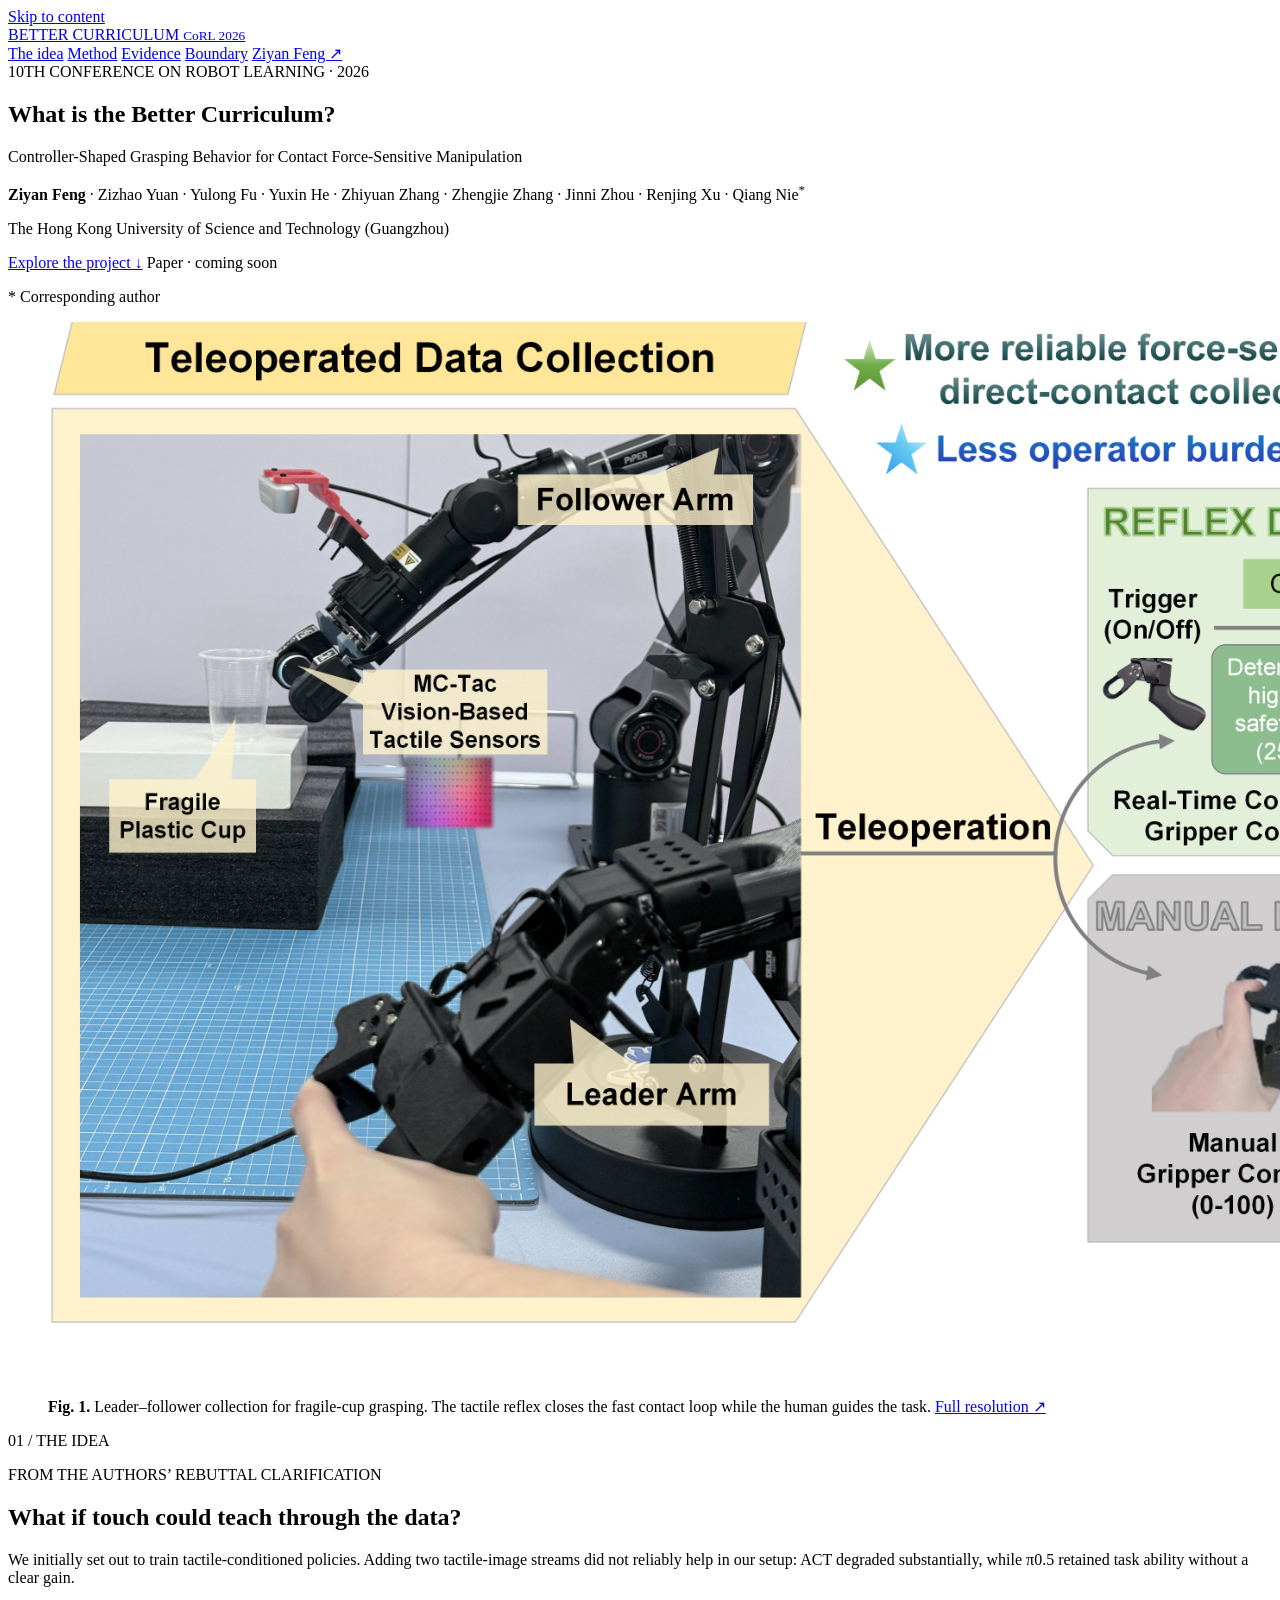
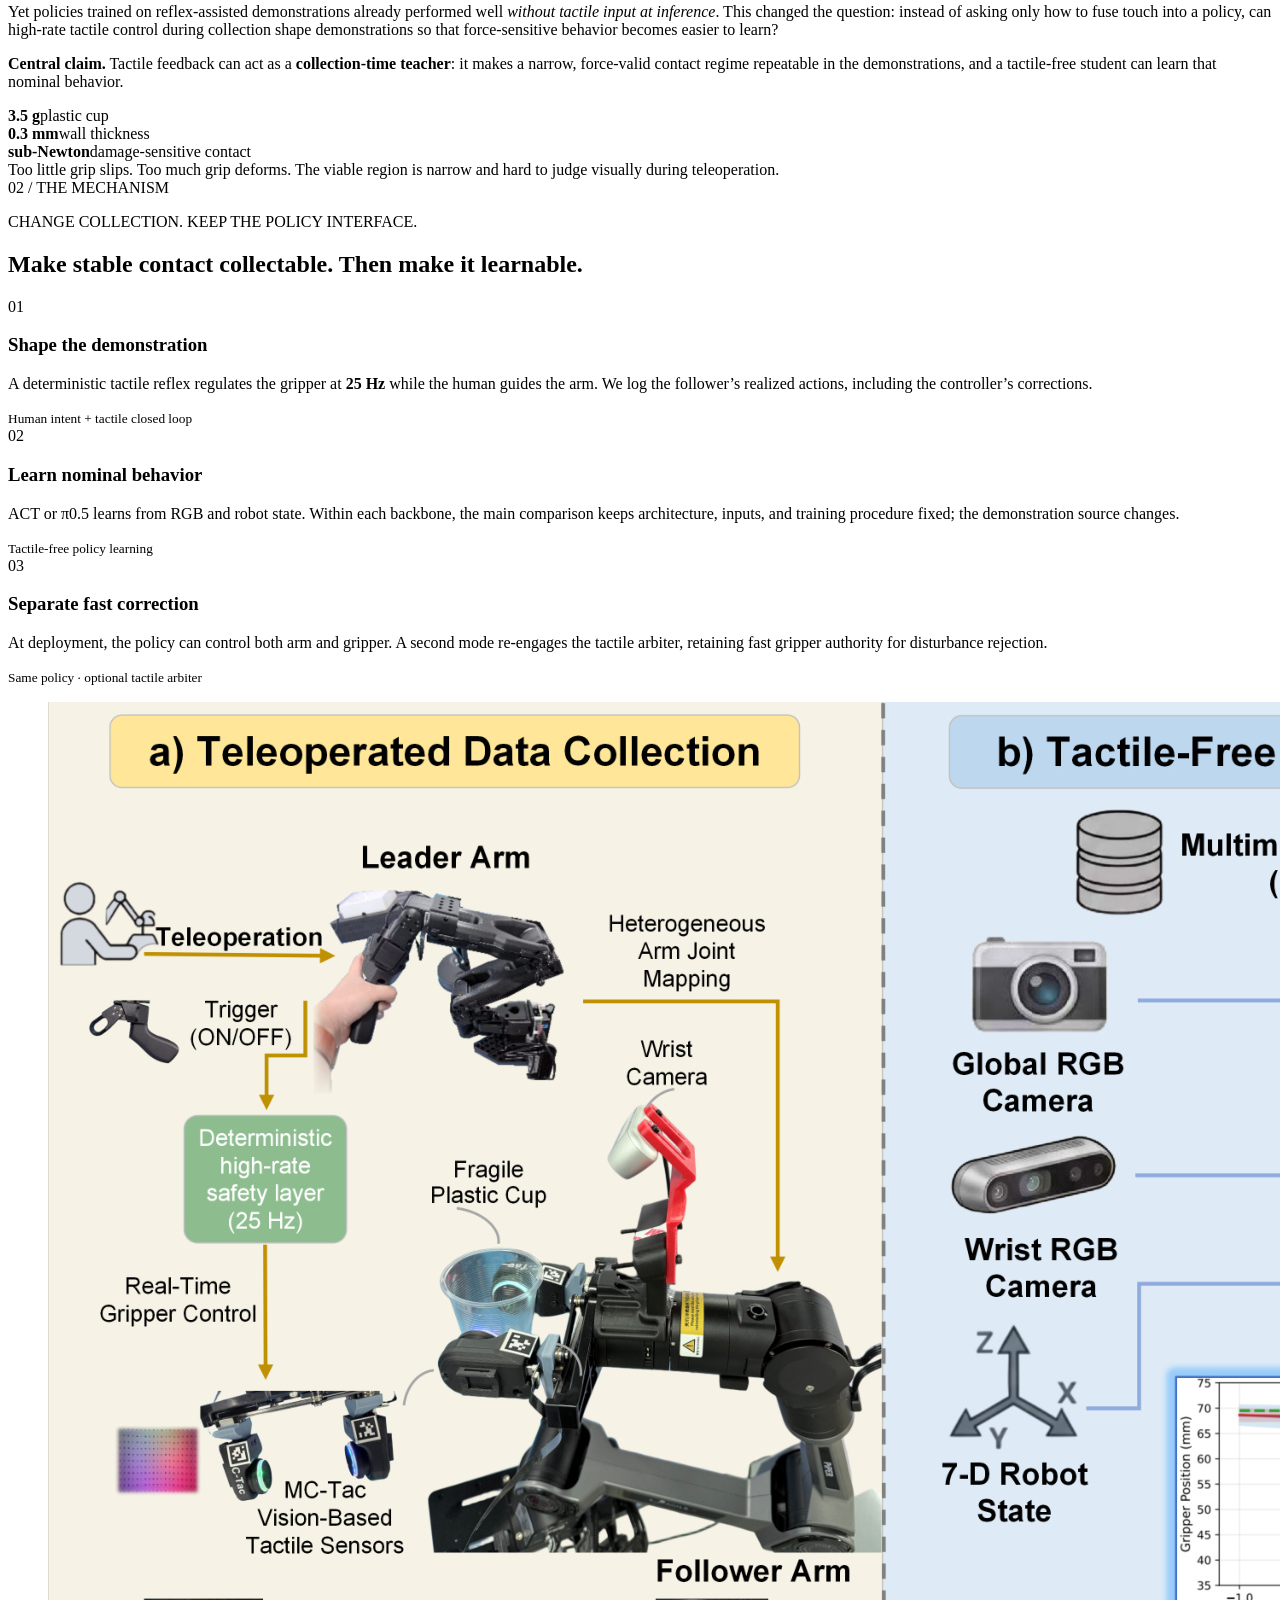
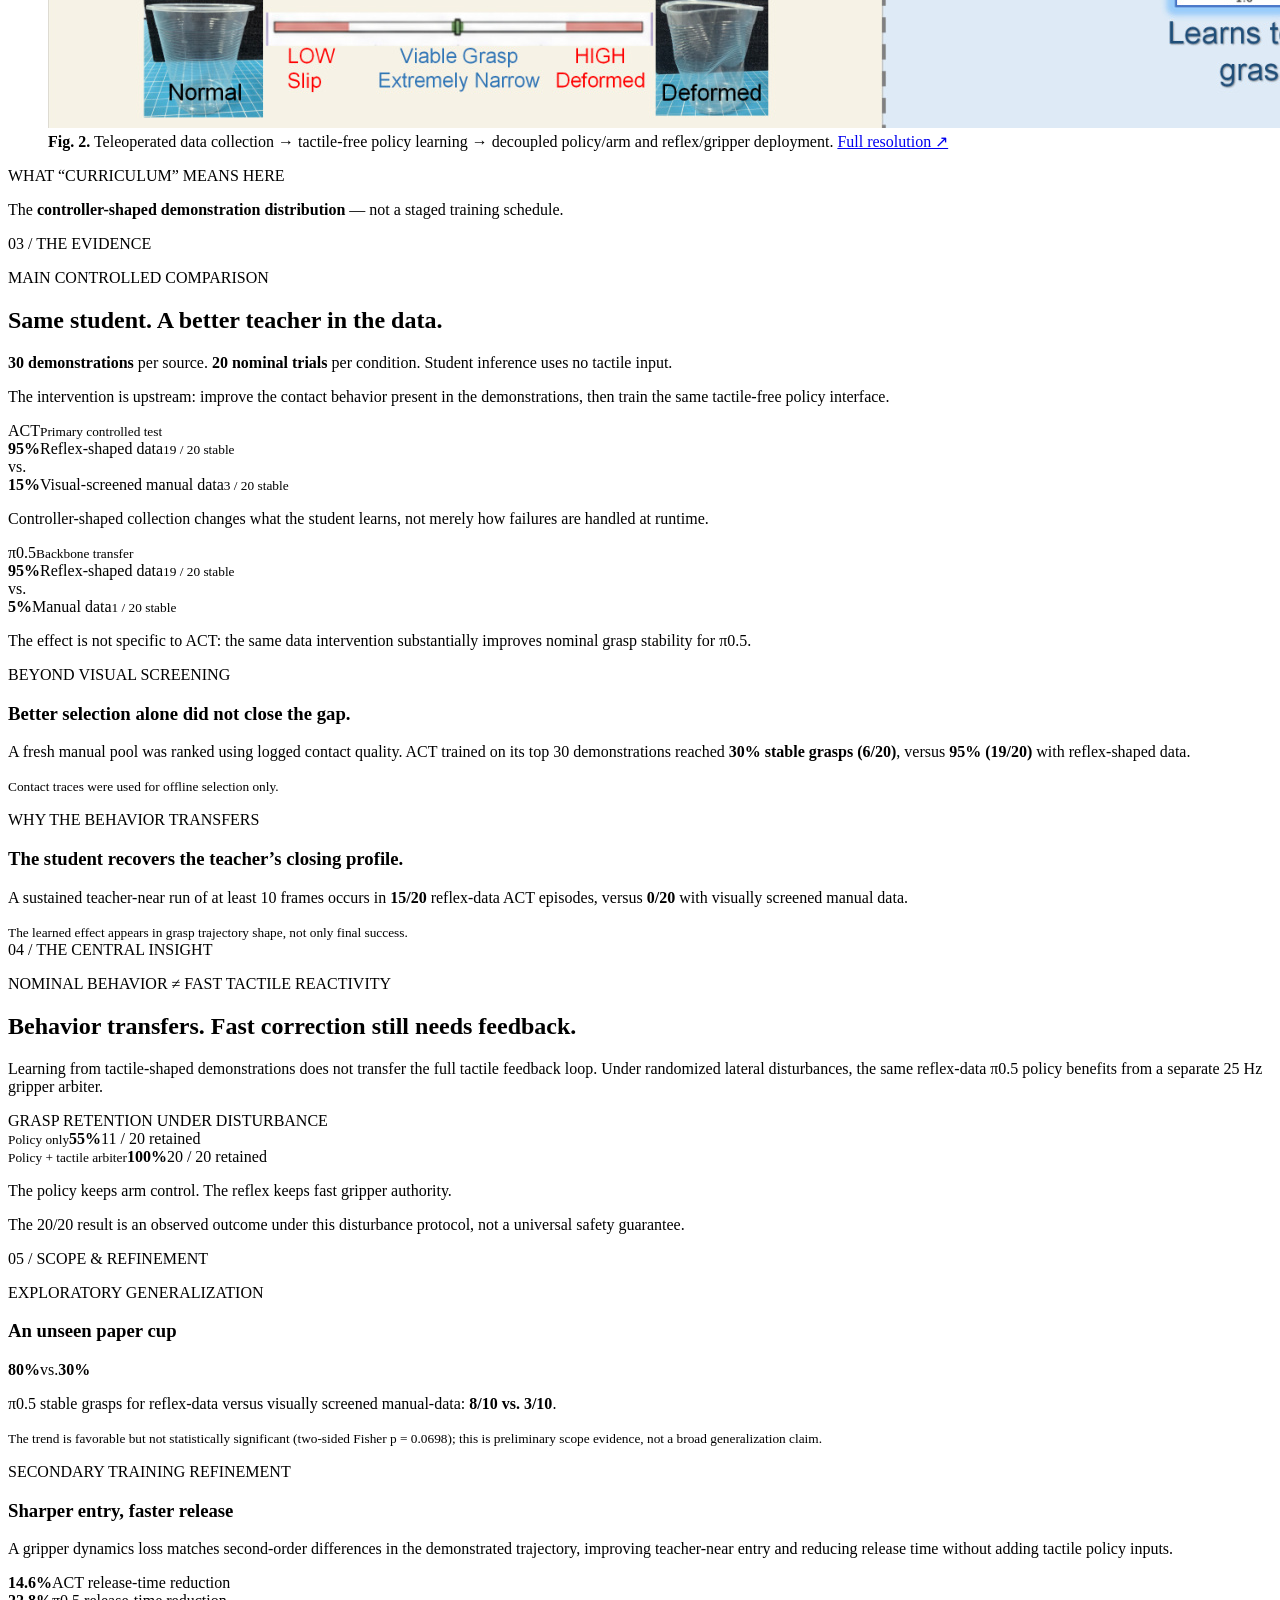
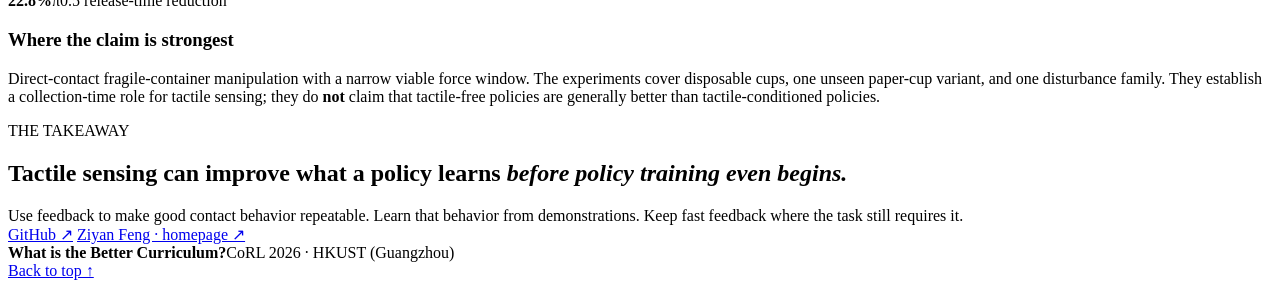
==== better-curriculum/index.html @ 0f8b7fd7 "Add Better Curriculum CoRL 2026 project page" ====
<!doctype html>
<html lang="en">
<head>
  <meta charset="utf-8">
  <meta name="viewport" content="width=device-width, initial-scale=1">
  <meta name="description" content="Project page for What is the Better Curriculum: Controller-Shaped Grasping Behavior for Contact Force-Sensitive Manipulation, CoRL 2026.">
  <meta name="theme-color" content="#f7f5ef">
  <meta property="og:title" content="What is the Better Curriculum? · CoRL 2026">
  <meta property="og:description" content="Tactile feedback as a collection-time teacher for tactile-free force-sensitive manipulation policies.">
  <meta property="og:image" content="../assets/images/corl-teaser.jpg">
  <title>What is the Better Curriculum? · CoRL 2026</title>
  <link rel="stylesheet" href="styles.css?v=20260917">
</head>
<body>
  <a class="skip" href="#main">Skip to content</a>

  <header class="topbar">
    <a class="wordmark" href="#top" aria-label="Back to top">
      <span>BETTER CURRICULUM</span>
      <small>CoRL 2026</small>
    </a>
    <nav aria-label="Project navigation">
      <a href="#idea">The idea</a>
      <a href="#method">Method</a>
      <a href="#evidence">Evidence</a>
      <a href="#boundary">Boundary</a>
      <a href="../">Ziyan Feng ↗</a>
    </nav>
  </header>

  <main id="main">
    <section class="hero" id="top">
      <div class="hero-kicker">10TH CONFERENCE ON ROBOT LEARNING · 2026</div>
      <h1>What is the Better Curriculum?</h1>
      <p class="subtitle">Controller-Shaped Grasping Behavior for Contact Force-Sensitive Manipulation</p>
      <p class="authors">
        <strong>Ziyan Feng</strong> · Zizhao Yuan · Yulong Fu · Yuxin He · Zhiyuan Zhang · Zhengjie Zhang · Jinni Zhou · Renjing Xu · Qiang Nie<sup>*</sup>
      </p>
      <p class="affiliation">The Hong Kong University of Science and Technology (Guangzhou)</p>
      <div class="hero-actions">
        <a class="button primary" href="#idea">Explore the project ↓</a>
        <span class="button muted" aria-disabled="true">Paper · coming soon</span>
      </div>
      <p class="micro-note">* Corresponding author</p>
    </section>

    <figure class="hero-figure figure-card">
      <a href="../assets/images/corl-teaser.jpg" target="_blank" rel="noopener">
        <img src="../assets/images/corl-teaser.jpg" alt="Leader-follower teleoperation with reflex-assisted and manual fragile-cup grasping" width="2376" height="1071">
      </a>
      <figcaption>
        <span><b>Fig. 1.</b> Leader–follower collection for fragile-cup grasping. The tactile reflex closes the fast contact loop while the human guides the task.</span>
        <a href="../assets/images/corl-teaser.jpg" target="_blank" rel="noopener">Full resolution ↗</a>
      </figcaption>
    </figure>

    <section class="section" id="idea">
      <div class="section-label">01 / THE IDEA</div>
      <div class="section-grid intro-grid">
        <div>
          <p class="eyebrow">FROM THE AUTHORS’ REBUTTAL CLARIFICATION</p>
          <h2>What if touch could teach through the data?</h2>
        </div>
        <div class="prose lead">
          <p>We initially set out to train tactile-conditioned policies. Adding two tactile-image streams did not reliably help in our setup: ACT degraded substantially, while π0.5 retained task ability without a clear gain.</p>
          <p>Yet policies trained on reflex-assisted demonstrations already performed well <em>without tactile input at inference</em>. This changed the question: instead of asking only how to fuse touch into a policy, can high-rate tactile control during collection shape demonstrations so that force-sensitive behavior becomes easier to learn?</p>
          <p class="claim"><strong>Central claim.</strong> Tactile feedback can act as a <b>collection-time teacher</b>: it makes a narrow, force-valid contact regime repeatable in the demonstrations, and a tactile-free student can learn that nominal behavior.</p>
        </div>
      </div>

      <div class="problem-strip">
        <div><b>3.5 g</b><span>plastic cup</span></div>
        <div><b>0.3 mm</b><span>wall thickness</span></div>
        <div><b>sub-Newton</b><span>damage-sensitive contact</span></div>
        <div class="problem-text">Too little grip slips. Too much grip deforms. The viable region is narrow and hard to judge visually during teleoperation.</div>
      </div>
    </section>

    <section class="section alt" id="method">
      <div class="section-label">02 / THE MECHANISM</div>
      <div class="section-grid">
        <div>
          <p class="eyebrow">CHANGE COLLECTION. KEEP THE POLICY INTERFACE.</p>
          <h2>Make stable contact collectable. Then make it learnable.</h2>
        </div>
        <div class="steps">
          <article>
            <span>01</span>
            <h3>Shape the demonstration</h3>
            <p>A deterministic tactile reflex regulates the gripper at <strong>25 Hz</strong> while the human guides the arm. We log the follower’s realized actions, including the controller’s corrections.</p>
            <small>Human intent + tactile closed loop</small>
          </article>
          <article>
            <span>02</span>
            <h3>Learn nominal behavior</h3>
            <p>ACT or π0.5 learns from RGB and robot state. Within each backbone, the main comparison keeps architecture, inputs, and training procedure fixed; the demonstration source changes.</p>
            <small>Tactile-free policy learning</small>
          </article>
          <article>
            <span>03</span>
            <h3>Separate fast correction</h3>
            <p>At deployment, the policy can control both arm and gripper. A second mode re-engages the tactile arbiter, retaining fast gripper authority for disturbance rejection.</p>
            <small>Same policy · optional tactile arbiter</small>
          </article>
        </div>
      </div>

      <figure class="figure-card wide">
        <a href="../assets/images/corl-system.jpg" target="_blank" rel="noopener">
          <img src="../assets/images/corl-system.jpg" alt="System overview of reflex-shaped data collection, tactile-free policy learning and decoupled deployment" width="2376" height="1026" loading="lazy">
        </a>
        <figcaption>
          <span><b>Fig. 2.</b> Teleoperated data collection → tactile-free policy learning → decoupled policy/arm and reflex/gripper deployment.</span>
          <a href="../assets/images/corl-system.jpg" target="_blank" rel="noopener">Full resolution ↗</a>
        </figcaption>
      </figure>

      <div class="definition">
        <span>WHAT “CURRICULUM” MEANS HERE</span>
        <p>The <strong>controller-shaped demonstration distribution</strong> — not a staged training schedule.</p>
      </div>
    </section>

    <section class="section" id="evidence">
      <div class="section-label">03 / THE EVIDENCE</div>
      <div class="section-grid evidence-head">
        <div>
          <p class="eyebrow">MAIN CONTROLLED COMPARISON</p>
          <h2>Same student. A better teacher in the data.</h2>
        </div>
        <div class="prose">
          <p><strong>30 demonstrations</strong> per source. <strong>20 nominal trials</strong> per condition. Student inference uses no tactile input.</p>
          <p>The intervention is upstream: improve the contact behavior present in the demonstrations, then train the same tactile-free policy interface.</p>
        </div>
      </div>

      <div class="metric-grid">
        <article class="metric-card emphasis">
          <div class="metric-top"><span>ACT</span><small>Primary controlled test</small></div>
          <div class="comparison">
            <div><b>95%</b><span>Reflex-shaped data</span><small>19 / 20 stable</small></div>
            <div class="arrow">vs.</div>
            <div><b>15%</b><span>Visual-screened manual data</span><small>3 / 20 stable</small></div>
          </div>
          <p>Controller-shaped collection changes what the student learns, not merely how failures are handled at runtime.</p>
        </article>

        <article class="metric-card">
          <div class="metric-top"><span>π0.5</span><small>Backbone transfer</small></div>
          <div class="comparison">
            <div><b>95%</b><span>Reflex-shaped data</span><small>19 / 20 stable</small></div>
            <div class="arrow">vs.</div>
            <div><b>5%</b><span>Manual data</span><small>1 / 20 stable</small></div>
          </div>
          <p>The effect is not specific to ACT: the same data intervention substantially improves nominal grasp stability for π0.5.</p>
        </article>
      </div>

      <div class="evidence-columns">
        <article class="text-card">
          <p class="eyebrow">BEYOND VISUAL SCREENING</p>
          <h3>Better selection alone did not close the gap.</h3>
          <p>A fresh manual pool was ranked using logged contact quality. ACT trained on its top 30 demonstrations reached <strong>30% stable grasps (6/20)</strong>, versus <strong>95% (19/20)</strong> with reflex-shaped data.</p>
          <small>Contact traces were used for offline selection only.</small>
        </article>
        <article class="text-card">
          <p class="eyebrow">WHY THE BEHAVIOR TRANSFERS</p>
          <h3>The student recovers the teacher’s closing profile.</h3>
          <p>A sustained teacher-near run of at least 10 frames occurs in <strong>15/20</strong> reflex-data ACT episodes, versus <strong>0/20</strong> with visually screened manual data.</p>
          <small>The learned effect appears in grasp trajectory shape, not only final success.</small>
        </article>
      </div>
    </section>

    <section class="section dark" id="boundary">
      <div class="section-label">04 / THE CENTRAL INSIGHT</div>
      <div class="boundary-grid">
        <div>
          <p class="eyebrow">NOMINAL BEHAVIOR ≠ FAST TACTILE REACTIVITY</p>
          <h2>Behavior transfers. Fast correction still needs feedback.</h2>
          <p>Learning from tactile-shaped demonstrations does not transfer the full tactile feedback loop. Under randomized lateral disturbances, the same reflex-data π0.5 policy benefits from a separate 25 Hz gripper arbiter.</p>
        </div>
        <div class="disturbance-card">
          <span>GRASP RETENTION UNDER DISTURBANCE</span>
          <div class="disturbance-row">
            <div><small>Policy only</small><strong>55%</strong><span>11 / 20 retained</span></div>
            <div><small>Policy + tactile arbiter</small><strong>100%</strong><span>20 / 20 retained</span></div>
          </div>
          <p>The policy keeps arm control. The reflex keeps fast gripper authority.</p>
        </div>
      </div>
      <p class="caveat">The 20/20 result is an observed outcome under this disturbance protocol, not a universal safety guarantee.</p>
    </section>

    <section class="section" id="scope">
      <div class="section-label">05 / SCOPE &amp; REFINEMENT</div>
      <div class="scope-grid">
        <article class="scope-card">
          <p class="eyebrow">EXPLORATORY GENERALIZATION</p>
          <h3>An unseen paper cup</h3>
          <div class="big-pair"><b>80%</b><span>vs.</span><b>30%</b></div>
          <p>π0.5 stable grasps for reflex-data versus visually screened manual-data: <strong>8/10 vs. 3/10</strong>.</p>
          <small>The trend is favorable but not statistically significant (two-sided Fisher p = 0.0698); this is preliminary scope evidence, not a broad generalization claim.</small>
        </article>
        <article class="scope-card">
          <p class="eyebrow">SECONDARY TRAINING REFINEMENT</p>
          <h3>Sharper entry, faster release</h3>
          <p>A gripper dynamics loss matches second-order differences in the demonstrated trajectory, improving teacher-near entry and reducing release time without adding tactile policy inputs.</p>
          <div class="release-grid"><div><b>14.6%</b><span>ACT release-time reduction</span></div><div><b>22.8%</b><span>π0.5 release-time reduction</span></div></div>
        </article>
      </div>

      <div class="scope-note">
        <h3>Where the claim is strongest</h3>
        <p>Direct-contact fragile-container manipulation with a narrow viable force window. The experiments cover disposable cups, one unseen paper-cup variant, and one disturbance family. They establish a collection-time role for tactile sensing; they do <strong>not</strong> claim that tactile-free policies are generally better than tactile-conditioned policies.</p>
      </div>
    </section>

    <section class="takeaway">
      <p class="eyebrow">THE TAKEAWAY</p>
      <h2>Tactile sensing can improve what a policy learns <em>before policy training even begins.</em></h2>
      <div class="takeaway-steps">
        <span>Use feedback to make good contact behavior repeatable.</span>
        <span>Learn that behavior from demonstrations.</span>
        <span>Keep fast feedback where the task still requires it.</span>
      </div>
      <div class="hero-actions centered">
        <a class="button primary" href="https://github.com/shayfeng" target="_blank" rel="noopener">GitHub ↗</a>
        <a class="button secondary" href="../">Ziyan Feng · homepage ↗</a>
      </div>
    </section>
  </main>

  <footer>
    <div><strong>What is the Better Curriculum?</strong><span>CoRL 2026 · HKUST (Guangzhou)</span></div>
    <a href="#top">Back to top ↑</a>
  </footer>
</body>
</html>
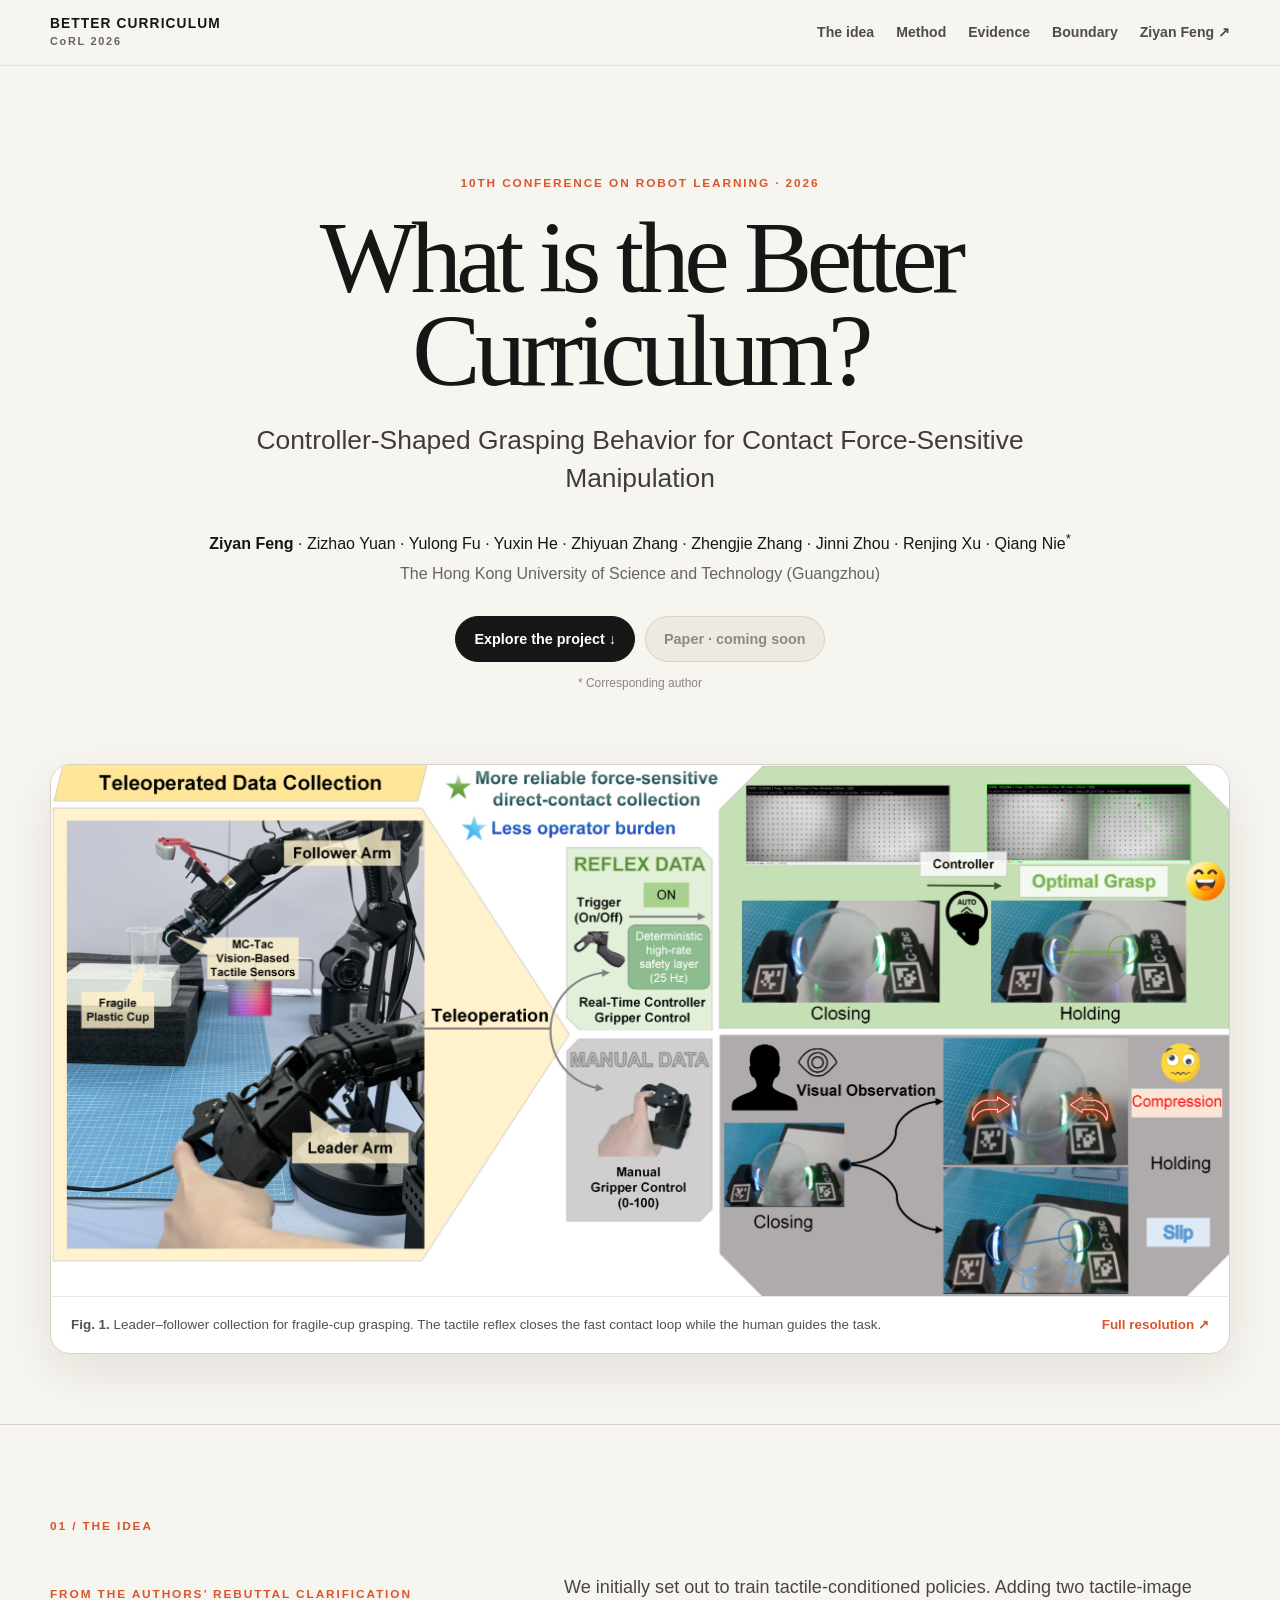
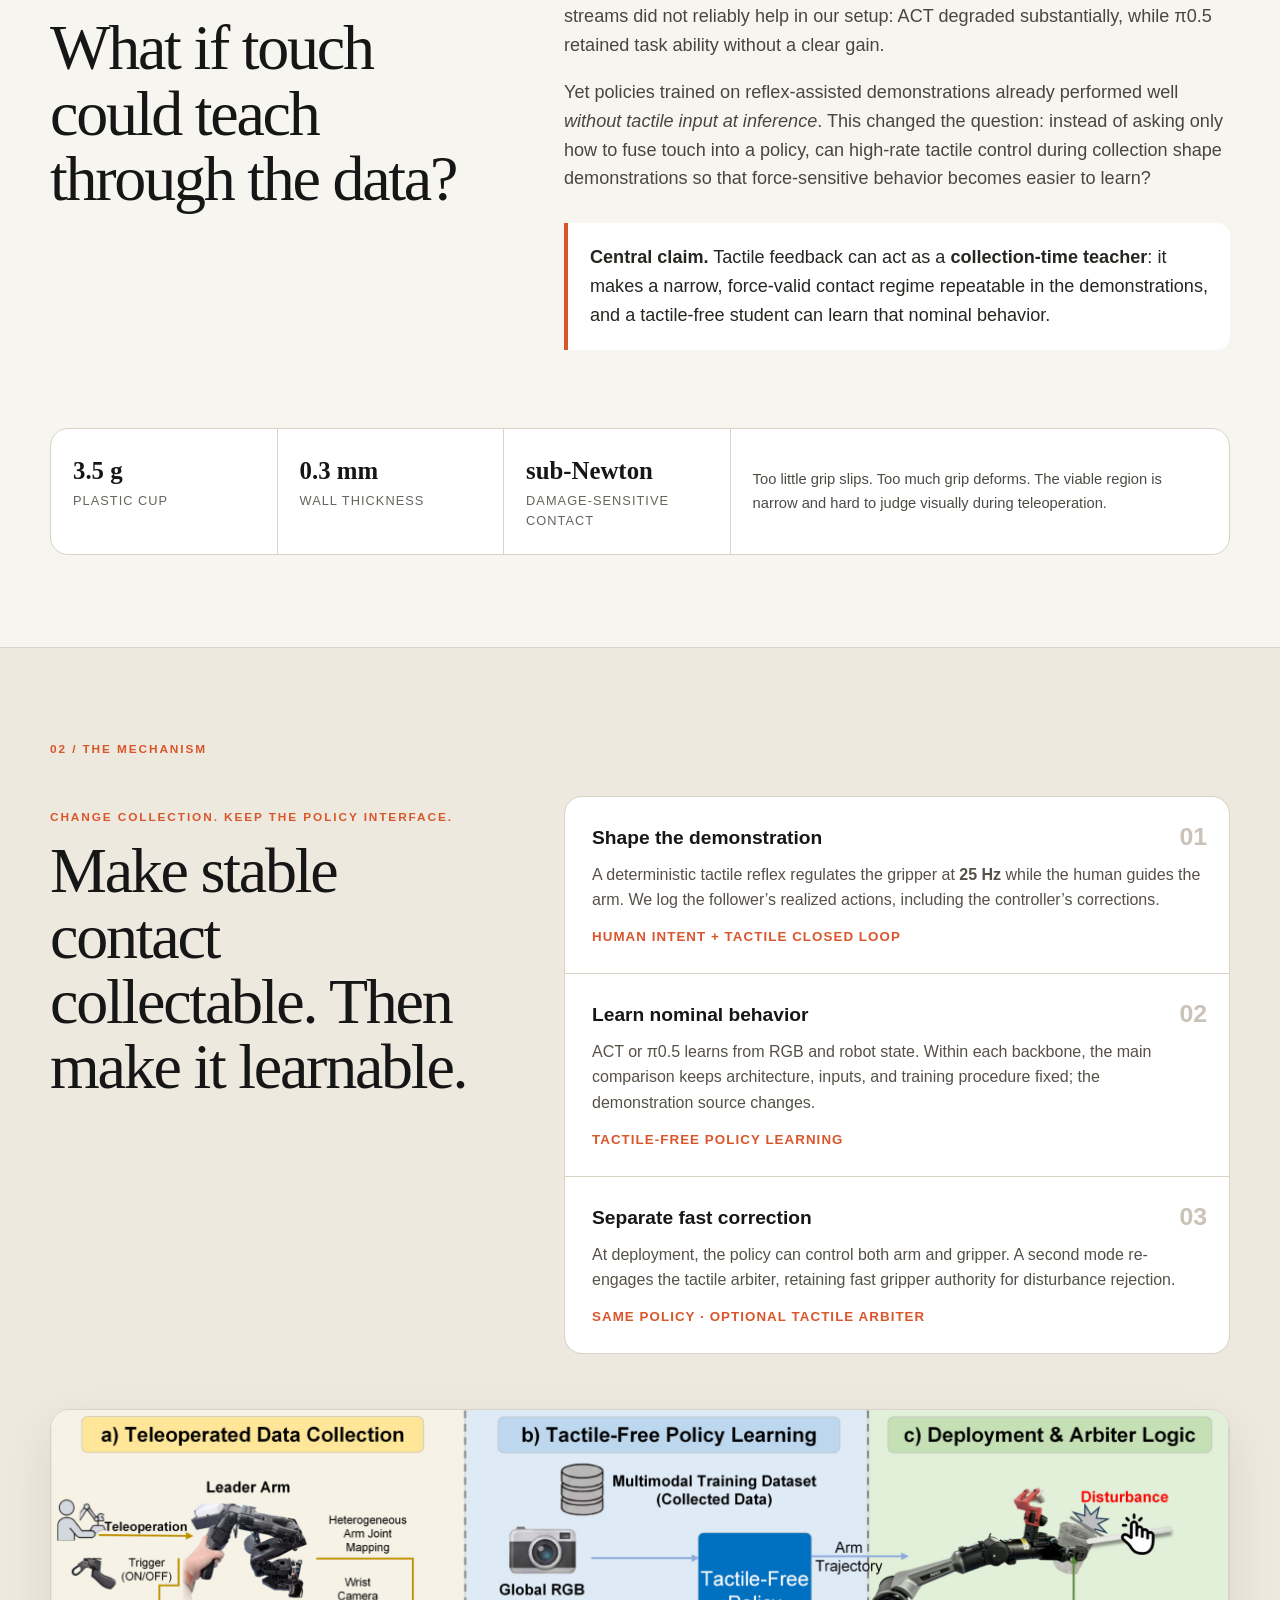
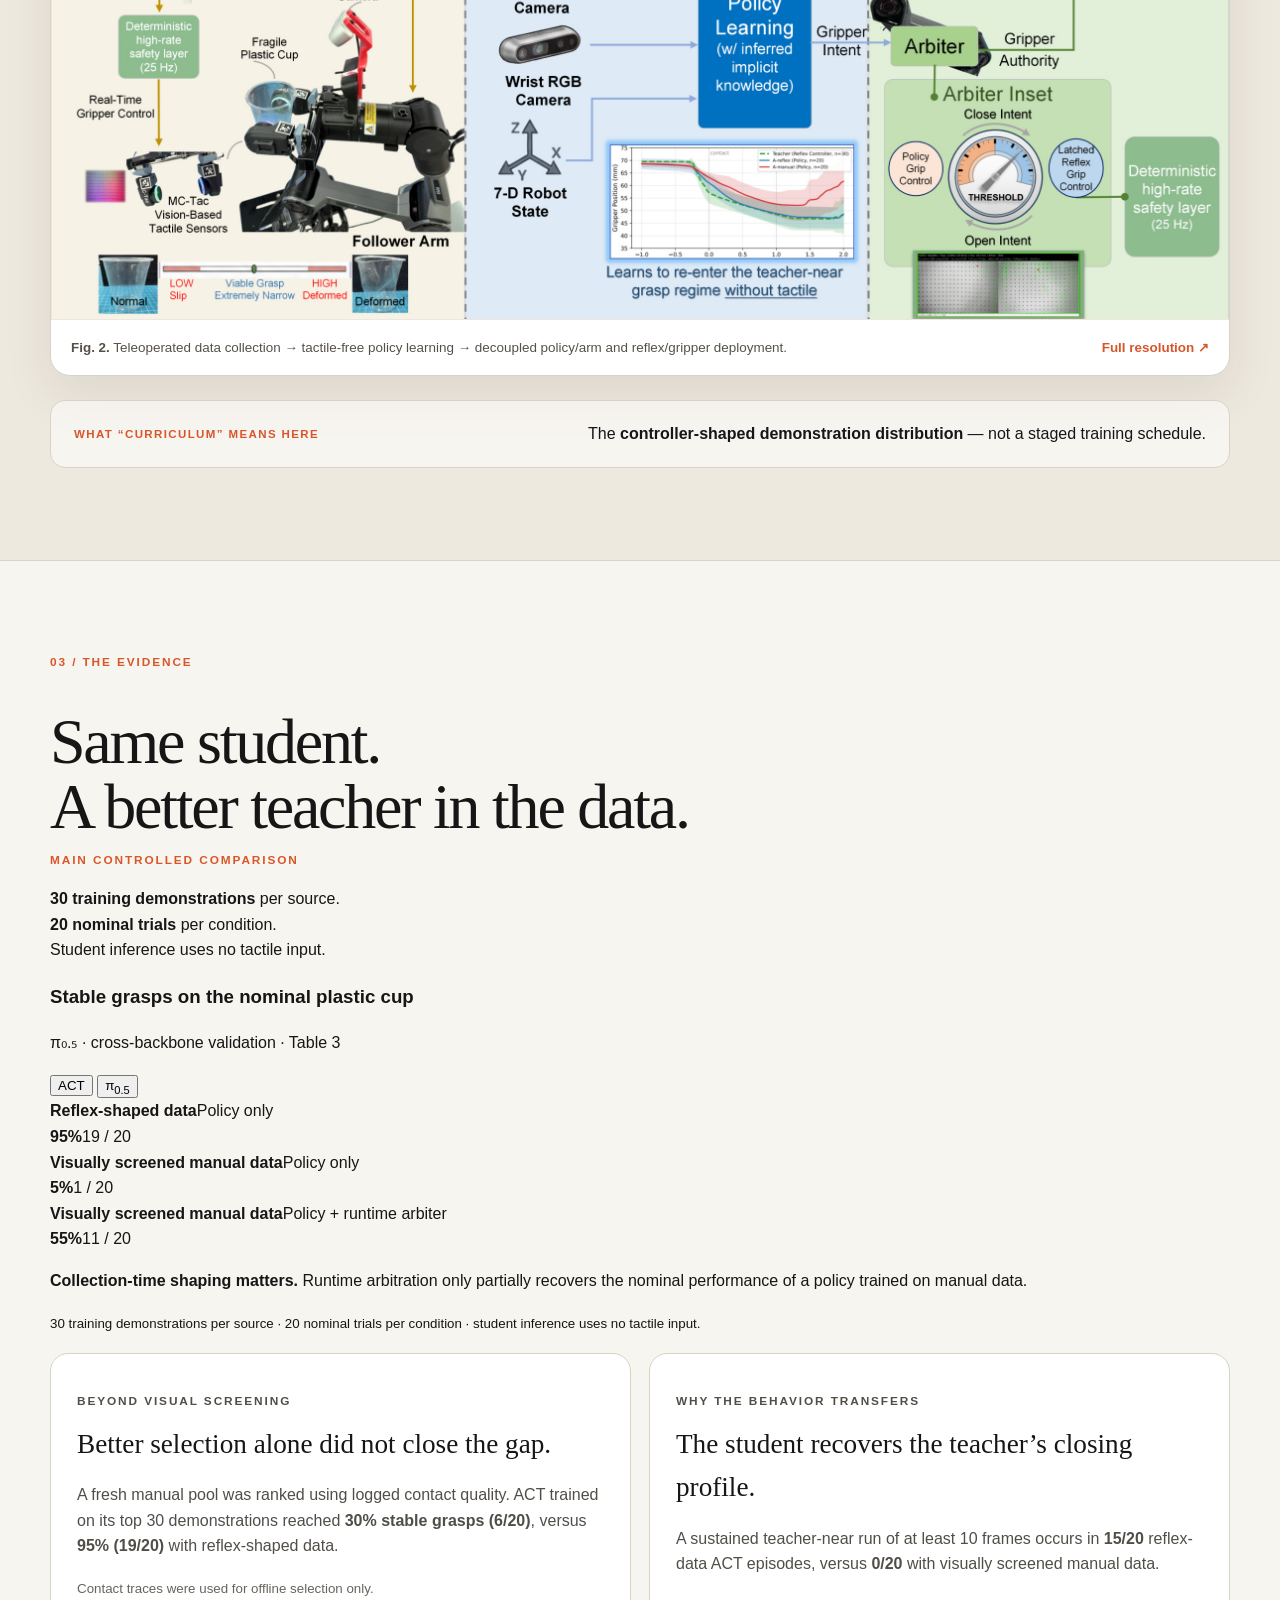
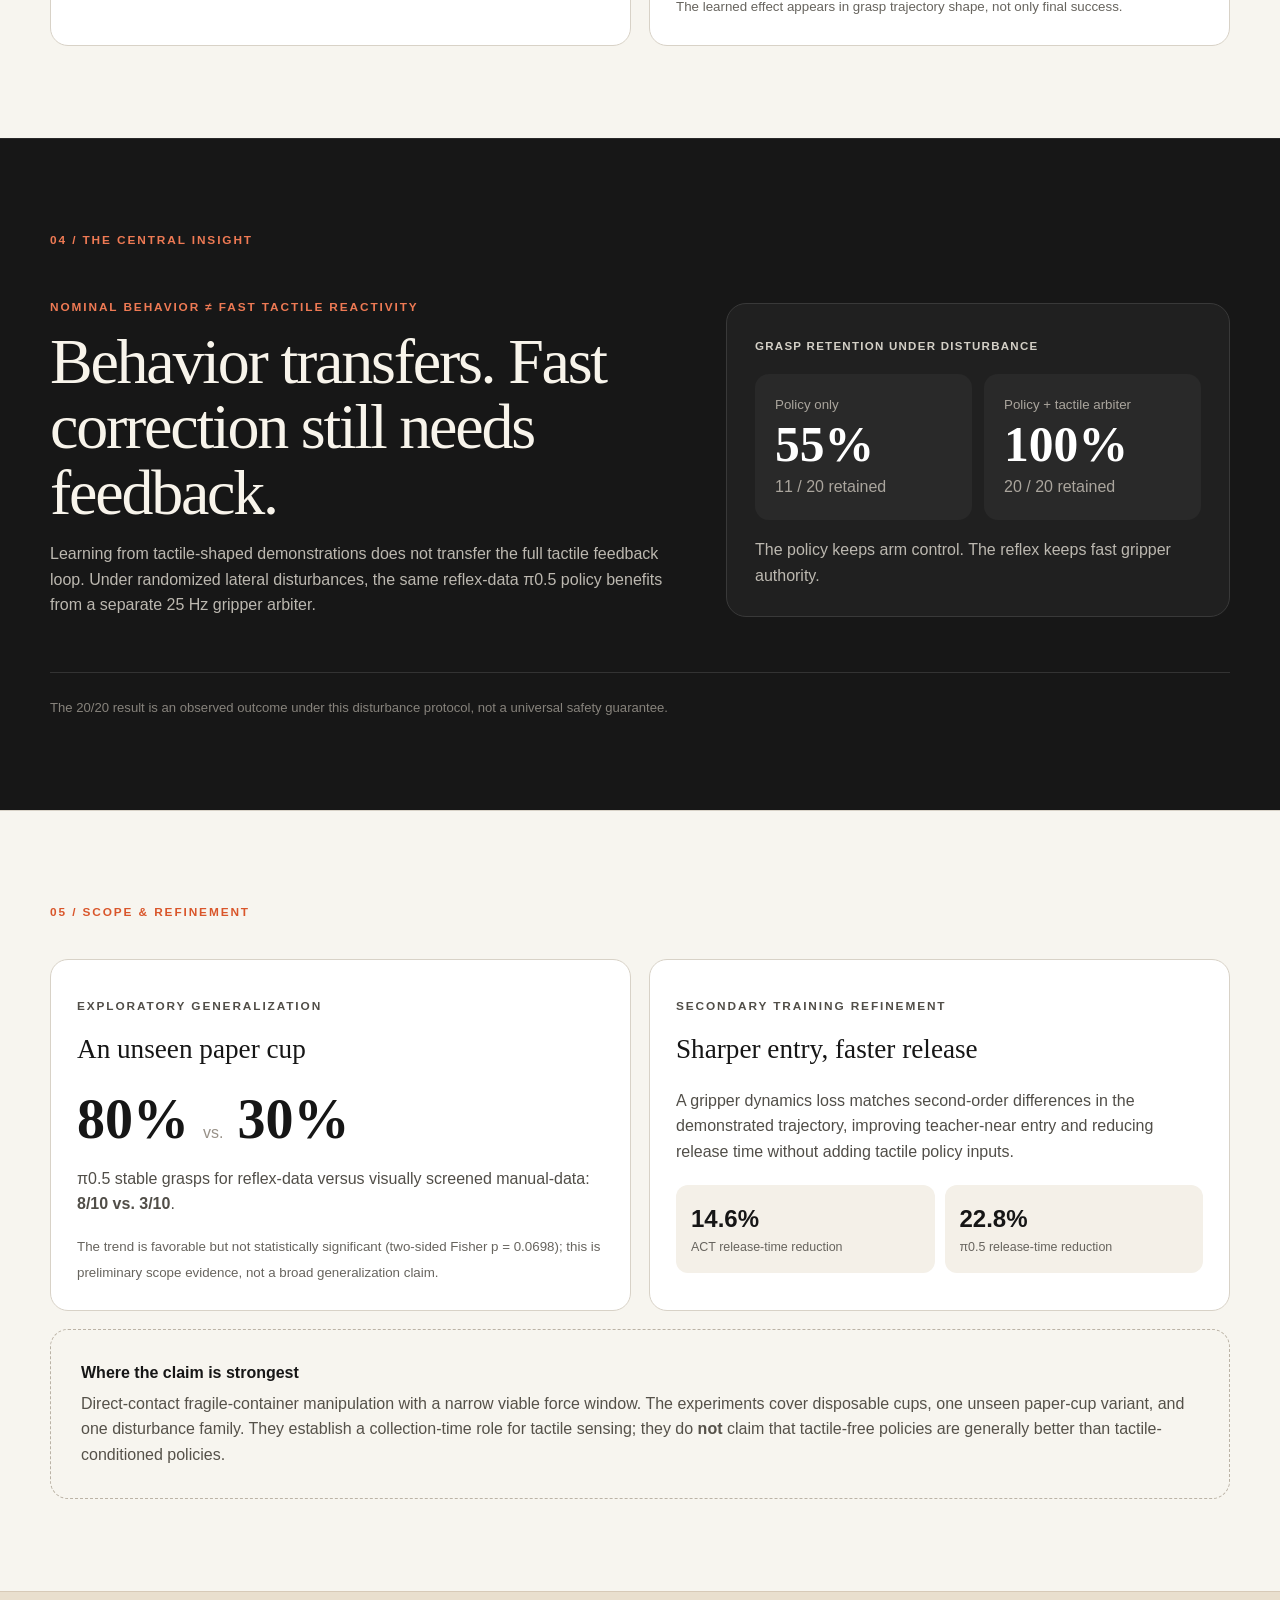
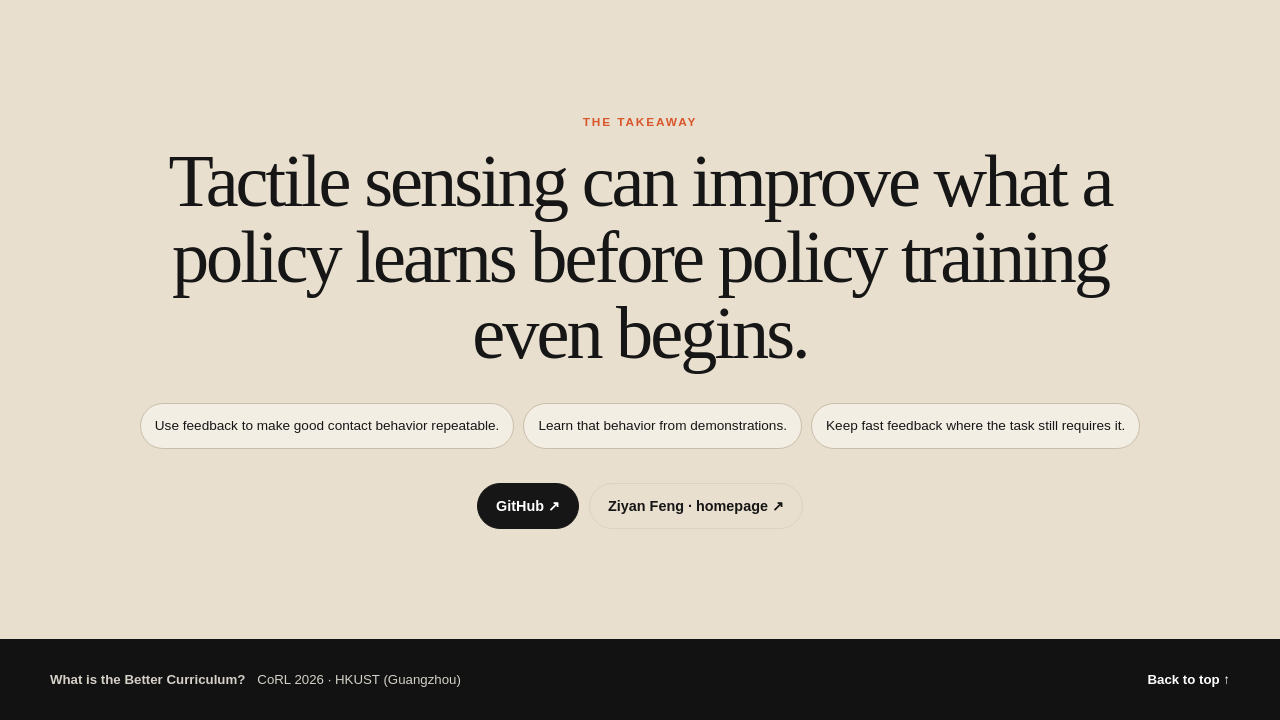
==== commit 90283023: "Match Better Curriculum page visual language and add interactive evidence panel" ====
--- a/better-curriculum/index.html
+++ b/better-curriculum/index.html
@@ -4,12 +4,13 @@
   <meta charset="utf-8">
   <meta name="viewport" content="width=device-width, initial-scale=1">
   <meta name="description" content="Project page for What is the Better Curriculum: Controller-Shaped Grasping Behavior for Contact Force-Sensitive Manipulation, CoRL 2026.">
-  <meta name="theme-color" content="#f7f5ef">
+  <meta name="theme-color" content="#ffffff">
   <meta property="og:title" content="What is the Better Curriculum? · CoRL 2026">
   <meta property="og:description" content="Tactile feedback as a collection-time teacher for tactile-free force-sensitive manipulation policies.">
   <meta property="og:image" content="../assets/images/corl-teaser.jpg">
   <title>What is the Better Curriculum? · CoRL 2026</title>
-  <link rel="stylesheet" href="styles.css?v=20260917">
+  <link rel="stylesheet" href="styles.css?v=20260917b">
+  <script src="script.js?v=20260917b" defer></script>
 </head>
 <body>
   <a class="skip" href="#main">Skip to content</a>
@@ -31,7 +32,7 @@
   <main id="main">
     <section class="hero" id="top">
       <div class="hero-kicker">10TH CONFERENCE ON ROBOT LEARNING · 2026</div>
-      <h1>What is the Better Curriculum?</h1>
+      <h1>What is the <span>Better Curriculum?</span></h1>
       <p class="subtitle">Controller-Shaped Grasping Behavior for Contact Force-Sensitive Manipulation</p>
       <p class="authors">
         <strong>Ziyan Feng</strong> · Zizhao Yuan · Yulong Fu · Yuxin He · Zhiyuan Zhang · Zhengjie Zhang · Jinni Zhou · Renjing Xu · Qiang Nie<sup>*</sup>
@@ -59,7 +60,7 @@
       <div class="section-grid intro-grid">
         <div>
           <p class="eyebrow">FROM THE AUTHORS’ REBUTTAL CLARIFICATION</p>
-          <h2>What if touch could teach through the data?</h2>
+          <h2>What if touch could <span class="accent-text">teach through the data?</span></h2>
         </div>
         <div class="prose lead">
           <p>We initially set out to train tactile-conditioned policies. Adding two tactile-image streams did not reliably help in our setup: ACT degraded substantially, while π0.5 retained task ability without a clear gain.</p>
@@ -81,7 +82,7 @@
       <div class="section-grid">
         <div>
           <p class="eyebrow">CHANGE COLLECTION. KEEP THE POLICY INTERFACE.</p>
-          <h2>Make stable contact collectable. Then make it learnable.</h2>
+          <h2>Make stable contact collectable. <span class="accent-text">Then make it learnable.</span></h2>
         </div>
         <div class="steps">
           <article>
@@ -121,39 +122,52 @@
       </div>
     </section>
 
-    <section class="section" id="evidence">
+    <section class="section evidence-section" id="evidence">
       <div class="section-label">03 / THE EVIDENCE</div>
-      <div class="section-grid evidence-head">
-        <div>
+      <div class="evidence-intro">
+        <div>
+          <h2>Same student.<br><span class="accent-text">A better teacher in the data.</span></h2>
+        </div>
+        <div class="evidence-context">
           <p class="eyebrow">MAIN CONTROLLED COMPARISON</p>
-          <h2>Same student. A better teacher in the data.</h2>
-        </div>
-        <div class="prose">
-          <p><strong>30 demonstrations</strong> per source. <strong>20 nominal trials</strong> per condition. Student inference uses no tactile input.</p>
-          <p>The intervention is upstream: improve the contact behavior present in the demonstrations, then train the same tactile-free policy interface.</p>
-        </div>
-      </div>
-
-      <div class="metric-grid">
-        <article class="metric-card emphasis">
-          <div class="metric-top"><span>ACT</span><small>Primary controlled test</small></div>
-          <div class="comparison">
-            <div><b>95%</b><span>Reflex-shaped data</span><small>19 / 20 stable</small></div>
-            <div class="arrow">vs.</div>
-            <div><b>15%</b><span>Visual-screened manual data</span><small>3 / 20 stable</small></div>
-          </div>
-          <p>Controller-shaped collection changes what the student learns, not merely how failures are handled at runtime.</p>
-        </article>
-
-        <article class="metric-card">
-          <div class="metric-top"><span>π0.5</span><small>Backbone transfer</small></div>
-          <div class="comparison">
-            <div><b>95%</b><span>Reflex-shaped data</span><small>19 / 20 stable</small></div>
-            <div class="arrow">vs.</div>
-            <div><b>5%</b><span>Manual data</span><small>1 / 20 stable</small></div>
-          </div>
-          <p>The effect is not specific to ACT: the same data intervention substantially improves nominal grasp stability for π0.5.</p>
-        </article>
+          <p><strong>30 training demonstrations</strong> per source.<br><strong>20 nominal trials</strong> per condition.<br>Student inference uses no tactile input.</p>
+        </div>
+      </div>
+
+      <div class="interactive-evidence" aria-label="Interactive stable-grasp comparison">
+        <div class="evidence-card-head">
+          <div>
+            <h3>Stable grasps on the nominal plastic cup</h3>
+            <p id="evidence-meta">π₀.₅ · cross-backbone validation · Table 3</p>
+          </div>
+          <div class="model-switch" data-evidence-switch role="tablist" aria-label="Select policy backbone">
+            <button type="button" role="tab" data-model="act" aria-selected="false" tabindex="-1">ACT</button>
+            <button type="button" role="tab" data-model="pi05" class="active" aria-selected="true">π<sub>0.5</sub></button>
+          </div>
+        </div>
+
+        <div class="evidence-bars">
+          <div class="evidence-row" data-evidence-row>
+            <div class="evidence-row-label"><strong data-row-label>Reflex-shaped data</strong><span data-row-sub>Policy only</span></div>
+            <div class="bar-track" aria-hidden="true"><div class="bar-fill blue" data-row-fill style="width:95%"></div></div>
+            <div class="evidence-score"><strong data-row-score>95%</strong><span data-row-count>19 / 20</span></div>
+          </div>
+          <div class="evidence-row" data-evidence-row>
+            <div class="evidence-row-label"><strong data-row-label>Visually screened manual data</strong><span data-row-sub>Policy only</span></div>
+            <div class="bar-track" aria-hidden="true"><div class="bar-fill warm" data-row-fill style="width:5%"></div></div>
+            <div class="evidence-score"><strong data-row-score>5%</strong><span data-row-count>1 / 20</span></div>
+          </div>
+          <div class="evidence-row" data-evidence-row>
+            <div class="evidence-row-label"><strong data-row-label>Visually screened manual data</strong><span data-row-sub>Policy + runtime arbiter</span></div>
+            <div class="bar-track" aria-hidden="true"><div class="bar-fill slate" data-row-fill style="width:55%"></div></div>
+            <div class="evidence-score"><strong data-row-score>55%</strong><span data-row-count>11 / 20</span></div>
+          </div>
+        </div>
+
+        <div class="evidence-summary">
+          <p id="evidence-takeaway"><strong>Collection-time shaping matters.</strong> Runtime arbitration only partially recovers the nominal performance of a policy trained on manual data.</p>
+          <small id="evidence-footnote">30 training demonstrations per source · 20 nominal trials per condition · student inference uses no tactile input.</small>
+        </div>
       </div>
 
       <div class="evidence-columns">
@@ -177,7 +191,7 @@
       <div class="boundary-grid">
         <div>
           <p class="eyebrow">NOMINAL BEHAVIOR ≠ FAST TACTILE REACTIVITY</p>
-          <h2>Behavior transfers. Fast correction still needs feedback.</h2>
+          <h2>Behavior transfers. <span>Fast correction still needs feedback.</span></h2>
           <p>Learning from tactile-shaped demonstrations does not transfer the full tactile feedback loop. Under randomized lateral disturbances, the same reflex-data π0.5 policy benefits from a separate 25 Hz gripper arbiter.</p>
         </div>
         <div class="disturbance-card">
@@ -218,7 +232,7 @@
 
     <section class="takeaway">
       <p class="eyebrow">THE TAKEAWAY</p>
-      <h2>Tactile sensing can improve what a policy learns <em>before policy training even begins.</em></h2>
+      <h2>Tactile sensing can improve what a policy learns <span>before policy training even begins.</span></h2>
       <div class="takeaway-steps">
         <span>Use feedback to make good contact behavior repeatable.</span>
         <span>Learn that behavior from demonstrations.</span>
--- a/better-curriculum/styles.css
+++ b/better-curriculum/styles.css
@@ -0,0 +1 @@
+:root{--paper:#f7f5ef;--paper-2:#eee9df;--ink:#161616;--muted:#67645e;--line:#d8d2c7;--accent:#d9562b;--accent-dark:#a43b1b;--dark:#171717;--white:#fff;--max:1180px;--radius:20px;--shadow:0 18px 50px rgba(28,24,18,.09)}*{box-sizing:border-box}html{scroll-behavior:smooth}body{margin:0;background:var(--paper);color:var(--ink);font-family:Inter,ui-sans-serif,-apple-system,BlinkMacSystemFont,"Segoe UI",Roboto,Helvetica,Arial,sans-serif;line-height:1.6;-webkit-font-smoothing:antialiased}a{color:inherit;text-decoration:none}img{display:block;max-width:100%;height:auto}.skip{position:absolute;left:-999px;top:8px;background:#fff;padding:10px 14px;border-radius:8px;z-index:99}.skip:focus{left:12px}.topbar{position:sticky;top:0;z-index:40;display:flex;justify-content:space-between;align-items:center;gap:24px;padding:17px max(24px,calc((100vw - var(--max))/2));background:rgba(247,245,239,.9);border-bottom:1px solid rgba(0,0,0,.08);backdrop-filter:blur(15px)}.wordmark{display:flex;flex-direction:column;line-height:1.05;font-weight:800;letter-spacing:.08em;font-size:.86rem}.wordmark small{margin-top:5px;color:var(--muted);font-size:.68rem;letter-spacing:.16em}.topbar nav{display:flex;align-items:center;gap:22px;font-size:.88rem;font-weight:600}.topbar nav a{color:#4f4c46}.topbar nav a:hover{color:var(--accent)}main{overflow:hidden}.hero{max-width:var(--max);margin:0 auto;padding:108px 24px 54px;text-align:center}.hero-kicker,.eyebrow,.section-label{font-size:.74rem;font-weight:800;letter-spacing:.16em;text-transform:uppercase;color:var(--accent)}.hero h1{max-width:980px;margin:18px auto 12px;font-family:Georgia,"Times New Roman",serif;font-size:clamp(3.1rem,8vw,7.2rem);line-height:.91;letter-spacing:-.055em;font-weight:500}.subtitle{max-width:920px;margin:24px auto 0;font-size:clamp(1.12rem,2.1vw,1.65rem);line-height:1.45;color:#3f3c37}.authors{margin:30px auto 4px;font-size:1rem}.affiliation{margin:0;color:var(--muted)}.hero-actions{display:flex;justify-content:center;flex-wrap:wrap;gap:10px;margin-top:30px}.button{display:inline-flex;align-items:center;justify-content:center;min-height:46px;padding:0 18px;border:1px solid var(--line);border-radius:999px;font-size:.9rem;font-weight:750;transition:.2s ease}.button:hover{transform:translateY(-1px)}.button.primary{background:var(--ink);border-color:var(--ink);color:#fff}.button.primary:hover{background:var(--accent);border-color:var(--accent)}.button.secondary{background:transparent}.button.muted{color:#8d8880;background:#efeae1;cursor:default}.micro-note{font-size:.75rem;color:#8a857d}.hero-figure{max-width:var(--max);margin:5px auto 70px}.figure-card{background:#fff;border:1px solid var(--line);border-radius:var(--radius);overflow:hidden;box-shadow:var(--shadow)}.figure-card img{width:100%}.figure-card figcaption{display:flex;justify-content:space-between;gap:24px;padding:17px 20px;color:#555149;font-size:.84rem;border-top:1px solid #ece8e0}.figure-card figcaption a{white-space:nowrap;color:var(--accent);font-weight:700}.section{padding:92px max(24px,calc((100vw - var(--max))/2));border-top:1px solid var(--line)}.section.alt{background:var(--paper-2)}.section-label{margin-bottom:37px}.section-grid{display:grid;grid-template-columns:minmax(0,.8fr) minmax(0,1.2fr);gap:70px;align-items:start}.section h2{margin:8px 0 0;font-family:Georgia,"Times New Roman",serif;font-size:clamp(2.35rem,5vw,4.4rem);font-weight:500;line-height:1.02;letter-spacing:-.035em}.prose{color:#494640;font-size:1.04rem}.lead{font-size:1.13rem}.prose p:first-child{margin-top:0}.claim{margin-top:30px;padding:20px 22px;border-left:4px solid var(--accent);background:#fff;border-radius:0 13px 13px 0;color:#272521}.problem-strip{display:grid;grid-template-columns:repeat(3,1fr) 2.2fr;margin-top:60px;border:1px solid var(--line);border-radius:18px;overflow:hidden;background:#fff}.problem-strip>div{padding:22px;border-right:1px solid var(--line)}.problem-strip>div:last-child{border-right:0}.problem-strip b{display:block;font-family:Georgia,serif;font-size:1.55rem}.problem-strip span{display:block;color:var(--muted);font-size:.8rem;text-transform:uppercase;letter-spacing:.08em}.problem-strip .problem-text{display:flex;align-items:center;color:#4e4a44;font-size:.92rem}.steps{display:grid;gap:1px;background:var(--line);border:1px solid var(--line);border-radius:18px;overflow:hidden}.steps article{position:relative;background:#fff;padding:26px 27px}.steps article>span{position:absolute;right:22px;top:20px;color:#c9c3b9;font-size:1.55rem;font-weight:800}.steps h3{margin:0 45px 8px 0;font-size:1.2rem}.steps p{margin:0;color:#555149}.steps small{display:block;margin-top:13px;color:var(--accent);font-weight:700;text-transform:uppercase;letter-spacing:.08em}.wide{max-width:var(--max);margin:55px auto 0}.definition{display:flex;align-items:center;justify-content:space-between;gap:24px;margin-top:24px;padding:20px 23px;border:1px solid var(--line);border-radius:15px;background:rgba(255,255,255,.55)}.definition span{font-size:.72rem;font-weight:800;letter-spacing:.12em;color:var(--accent)}.definition p{margin:0}.evidence-head{margin-bottom:40px}.metric-grid{display:grid;grid-template-columns:1fr 1fr;gap:18px}.metric-card,.text-card,.scope-card{background:#fff;border:1px solid var(--line);border-radius:18px;padding:26px}.metric-card.emphasis{border-top:4px solid var(--accent)}.metric-top{display:flex;justify-content:space-between;align-items:center;gap:15px;margin-bottom:24px}.metric-top>span{font-weight:800}.metric-top small{color:var(--muted)}.comparison{display:grid;grid-template-columns:1fr auto 1fr;gap:14px;align-items:center}.comparison>div:not(.arrow){padding:17px;border-radius:14px;background:#f5f2eb}.comparison b{display:block;font-family:Georgia,serif;font-size:3rem;line-height:1}.comparison span,.comparison small{display:block}.comparison span{margin-top:8px;font-weight:700}.comparison small{margin-top:3px;color:var(--muted)}.comparison .arrow{font-size:.8rem;color:#928d84;font-weight:700}.metric-card p{margin:20px 0 0;color:#555149}.evidence-columns,.scope-grid{display:grid;grid-template-columns:1fr 1fr;gap:18px;margin-top:18px}.text-card h3,.scope-card h3{margin:7px 0 10px;font-family:Georgia,serif;font-size:1.7rem;font-weight:500}.text-card p,.scope-card p{color:#514e48}.text-card small,.scope-card small{color:var(--muted)}.dark{background:var(--dark);color:#f8f4eb;border-color:#2a2a2a}.dark .section-label,.dark .eyebrow{color:#ef7a54}.boundary-grid{display:grid;grid-template-columns:1.1fr .9fr;gap:60px;align-items:center}.boundary-grid p{color:#bcb8b0}.disturbance-card{padding:28px;border:1px solid #393939;border-radius:20px;background:#202020}.disturbance-card>span{font-size:.72rem;letter-spacing:.11em;font-weight:800;color:#d4d0c7}.disturbance-row{display:grid;grid-template-columns:1fr 1fr;gap:12px;margin-top:16px}.disturbance-row>div{padding:20px;border-radius:14px;background:#292929}.disturbance-row small,.disturbance-row span{display:block;color:#aaa59d}.disturbance-row strong{display:block;margin:5px 0;font-family:Georgia,serif;font-size:3.1rem;line-height:1;color:#fff}.disturbance-card p{margin:17px 0 0}.caveat{max-width:var(--max);margin:38px auto 0;padding-top:24px;border-top:1px solid #333;color:#87837c!important;font-size:.82rem}.big-pair{display:flex;align-items:baseline;gap:14px;margin:19px 0}.big-pair b{font-family:Georgia,serif;font-size:3.5rem;line-height:1}.big-pair span{color:#989188}.release-grid{display:grid;grid-template-columns:1fr 1fr;gap:10px;margin-top:20px}.release-grid div{padding:15px;border-radius:12px;background:#f4f0e8}.release-grid b,.release-grid span{display:block}.release-grid b{font-size:1.5rem}.release-grid span{font-size:.78rem;color:var(--muted)}.scope-note{margin-top:18px;padding:30px;border:1px dashed #bbb3a6;border-radius:18px}.scope-note h3{margin:0 0 5px;font-size:1rem}.scope-note p{margin:0;color:#555149}.takeaway{padding:110px 24px;text-align:center;background:#e9dfce;border-top:1px solid #d7cab8}.takeaway h2{max-width:980px;margin:12px auto 32px;font-family:Georgia,"Times New Roman",serif;font-size:clamp(2.4rem,5.8vw,5rem);font-weight:500;line-height:1.02;letter-spacing:-.04em}.takeaway-steps{display:flex;justify-content:center;gap:9px;flex-wrap:wrap}.takeaway-steps span{padding:11px 14px;border:1px solid #cabeaa;border-radius:999px;background:rgba(255,255,255,.45);font-size:.85rem}.centered{margin-top:34px}footer{display:flex;justify-content:space-between;gap:20px;align-items:center;padding:30px max(24px,calc((100vw - var(--max))/2));background:#121212;color:#d5d1c8;font-size:.83rem}footer div{display:flex;gap:12px;flex-wrap:wrap}footer a{color:#fff;font-weight:700}@media(max-width:900px){.topbar nav a:not(:last-child){display:none}.hero{padding-top:82px}.section-grid,.boundary-grid{grid-template-columns:1fr;gap:30px}.problem-strip{grid-template-columns:1fr 1fr}.problem-strip>div:nth-child(2){border-right:0}.problem-strip .problem-text{grid-column:1/-1;border-top:1px solid var(--line)}.metric-grid,.evidence-columns,.scope-grid{grid-template-columns:1fr}.section{padding-top:72px;padding-bottom:72px}.figure-card figcaption{flex-direction:column;gap:8px}.definition{align-items:flex-start;flex-direction:column}.boundary-grid{gap:32px}}@media(max-width:620px){.topbar{padding:14px 18px}.wordmark{font-size:.76rem}.hero{padding-left:18px;padding-right:18px}.hero h1{font-size:3.4rem}.section{padding-left:18px;padding-right:18px}.problem-strip{grid-template-columns:1fr}.problem-strip>div{border-right:0;border-bottom:1px solid var(--line)}.problem-strip>div:last-child{border-bottom:0}.problem-strip .problem-text{grid-column:auto;border-top:0}.comparison{grid-template-columns:1fr}.comparison .arrow{text-align:center}.disturbance-row,.release-grid{grid-template-columns:1fr}.takeaway{padding:82px 18px}footer{align-items:flex-start;flex-direction:column}}
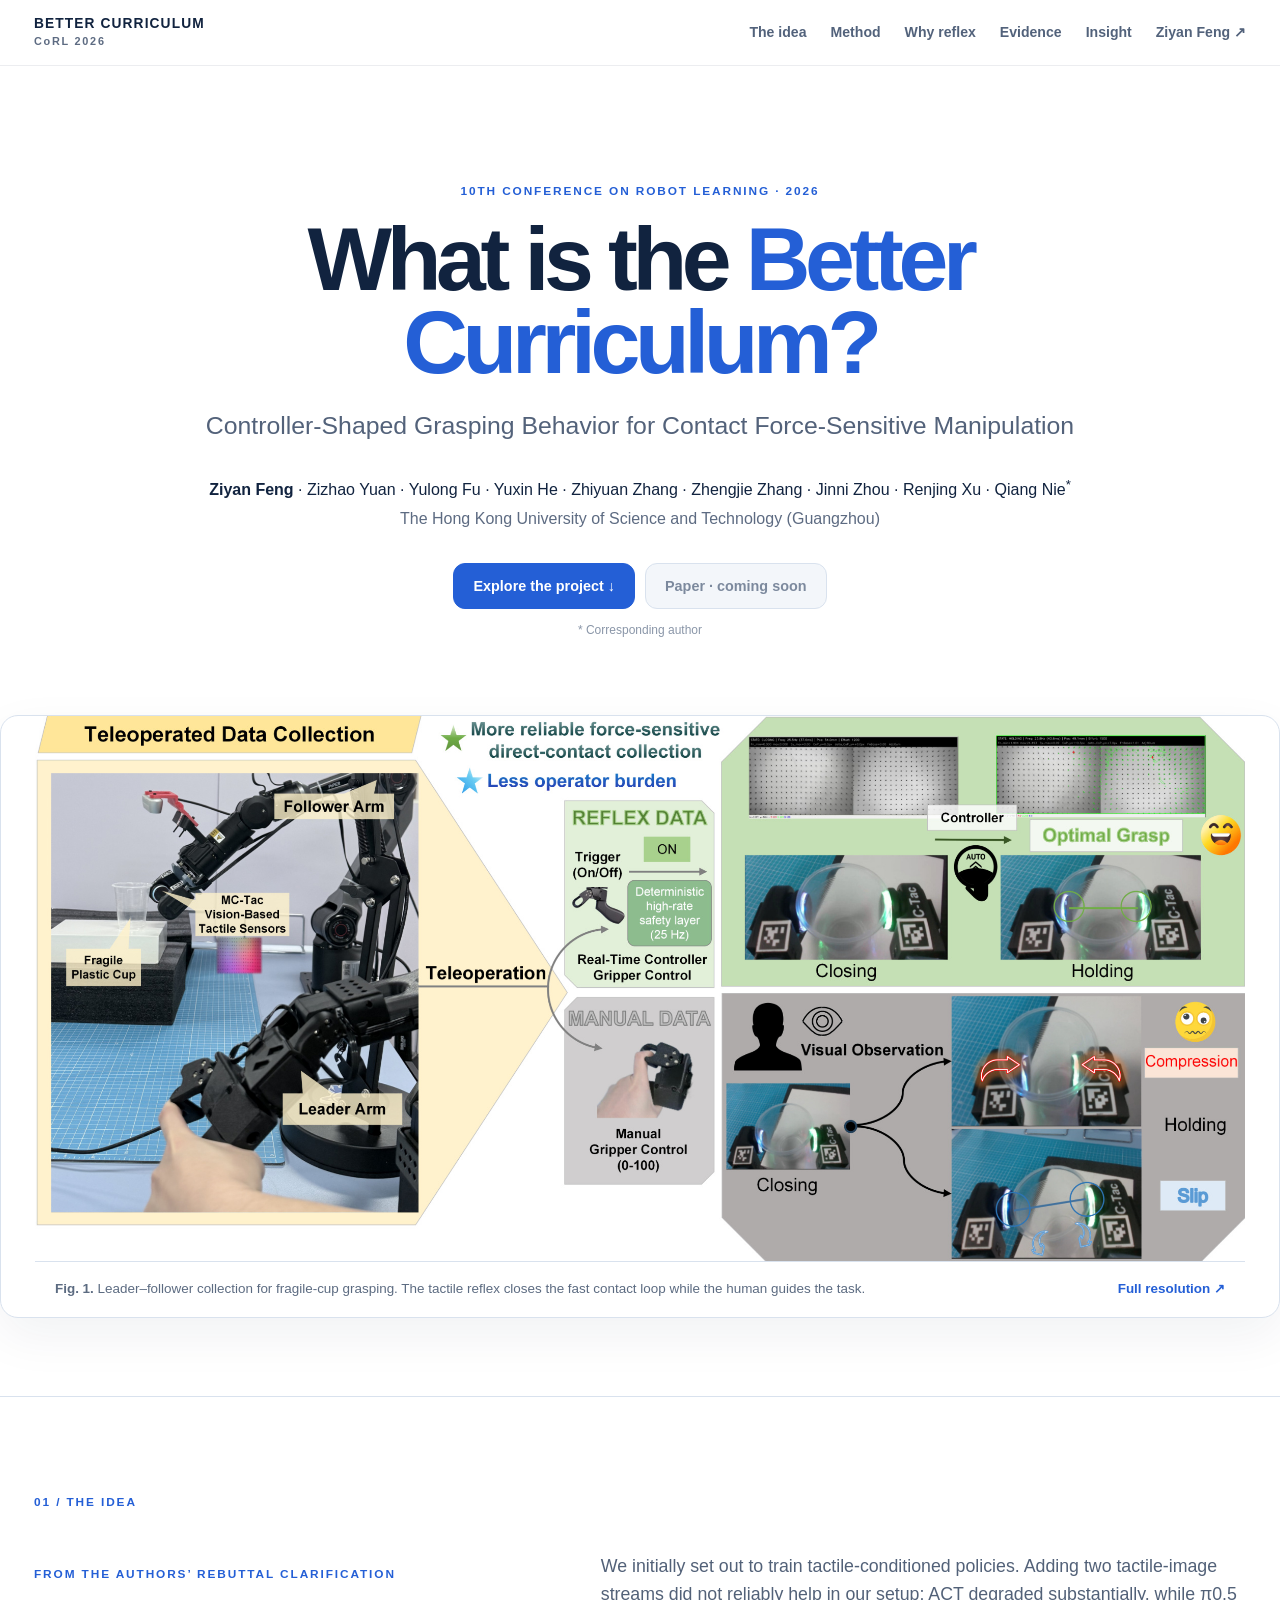
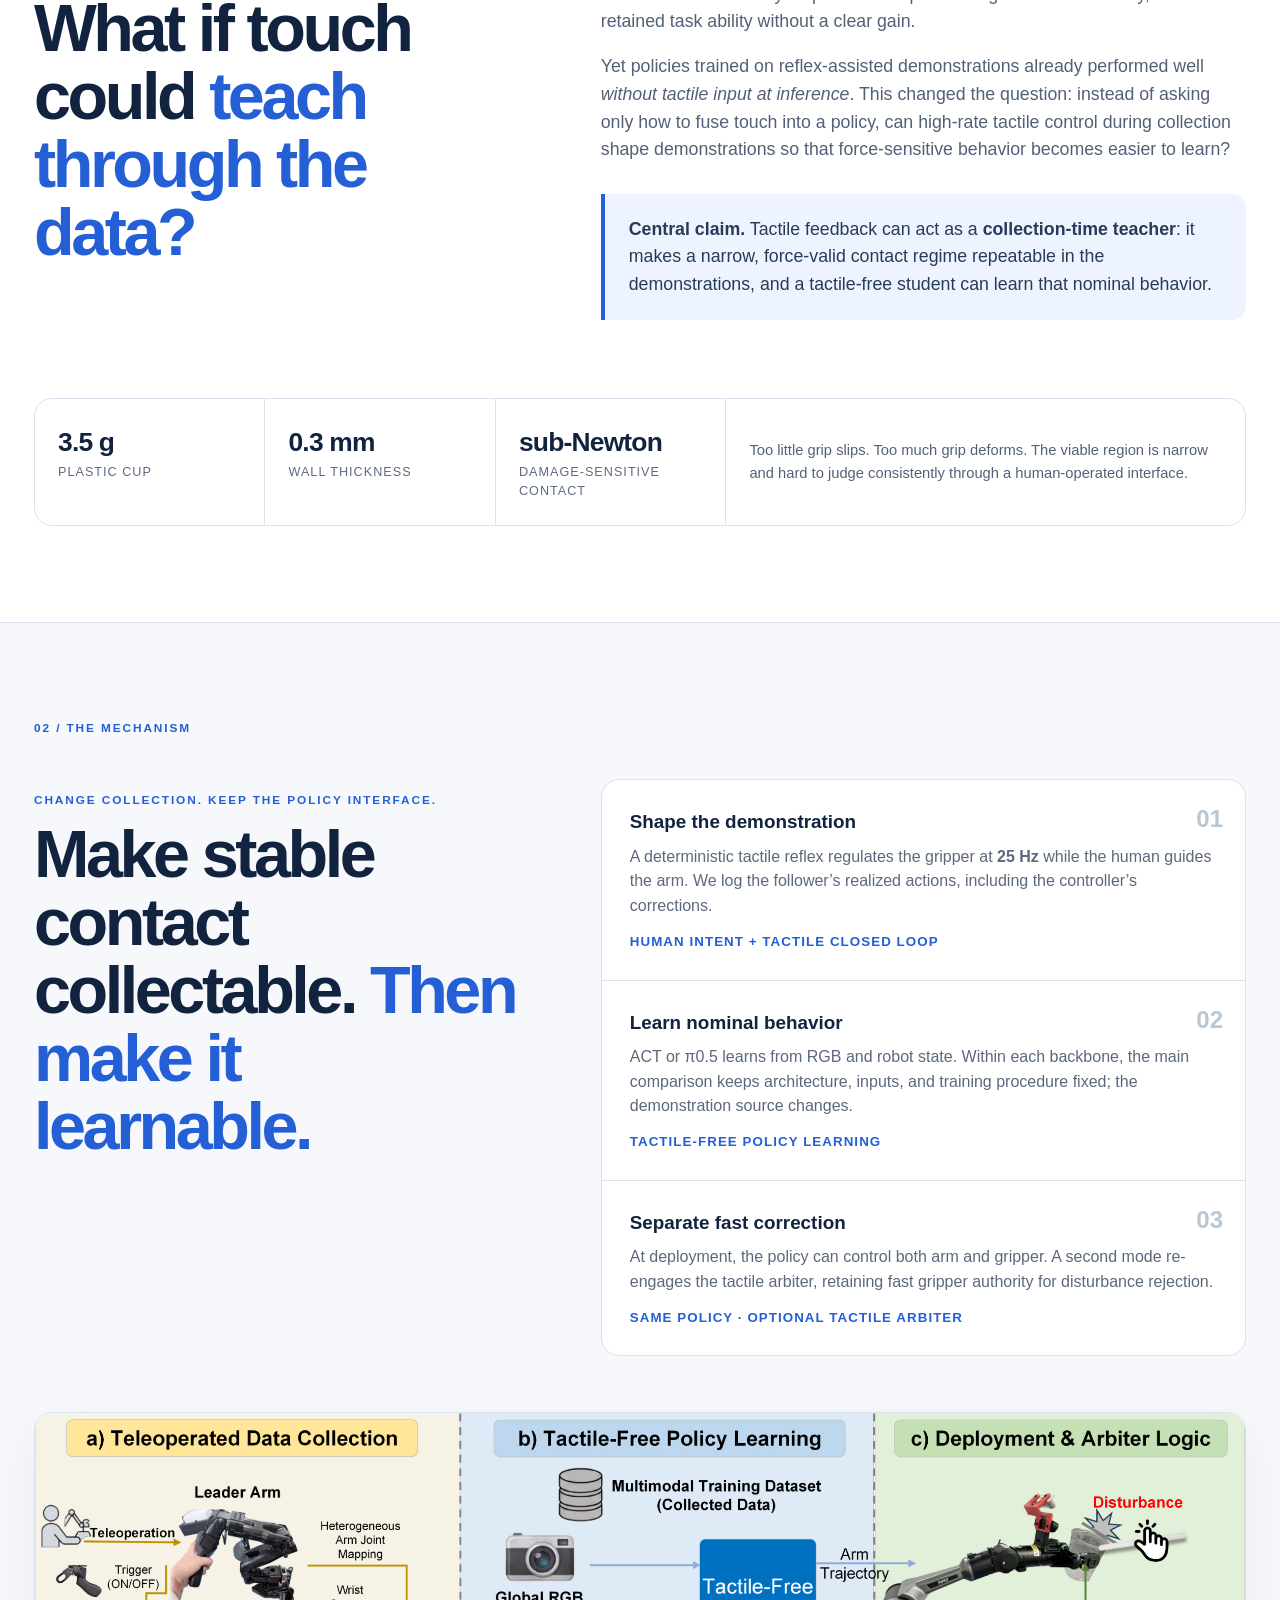
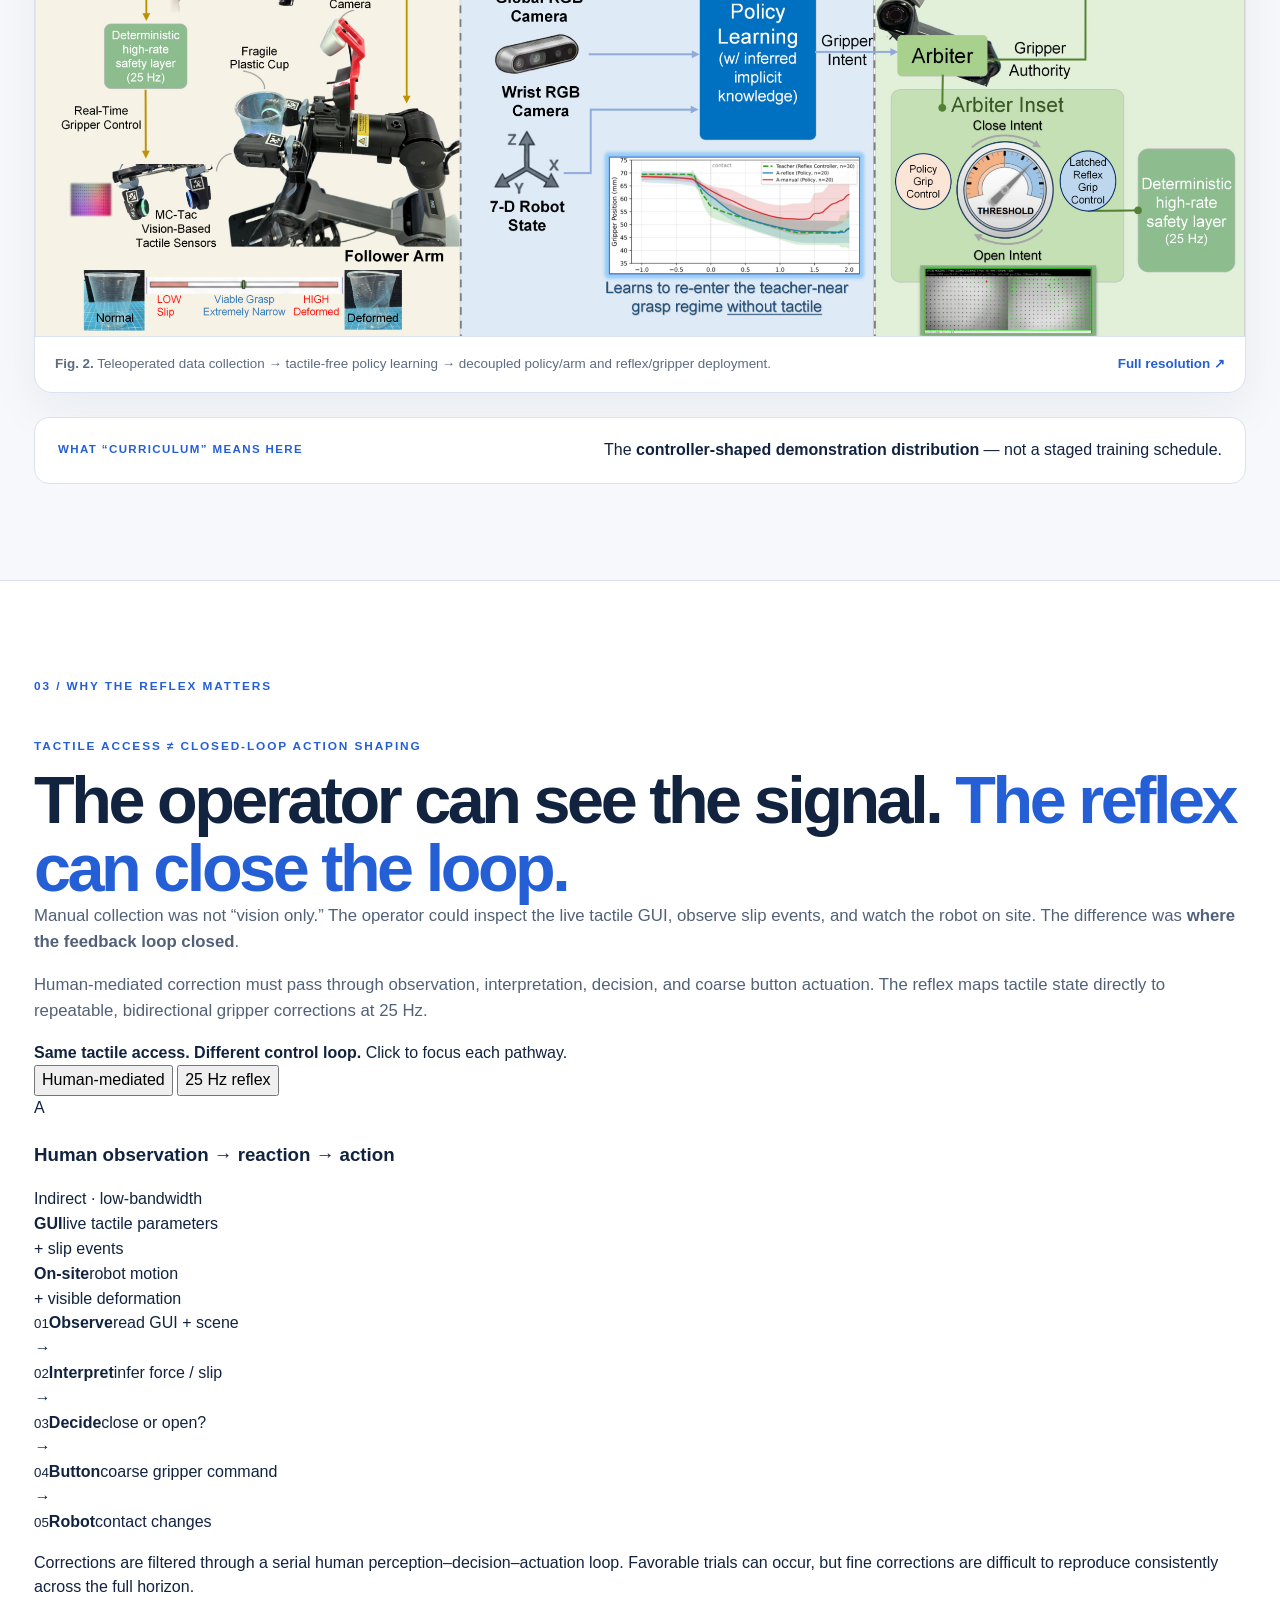
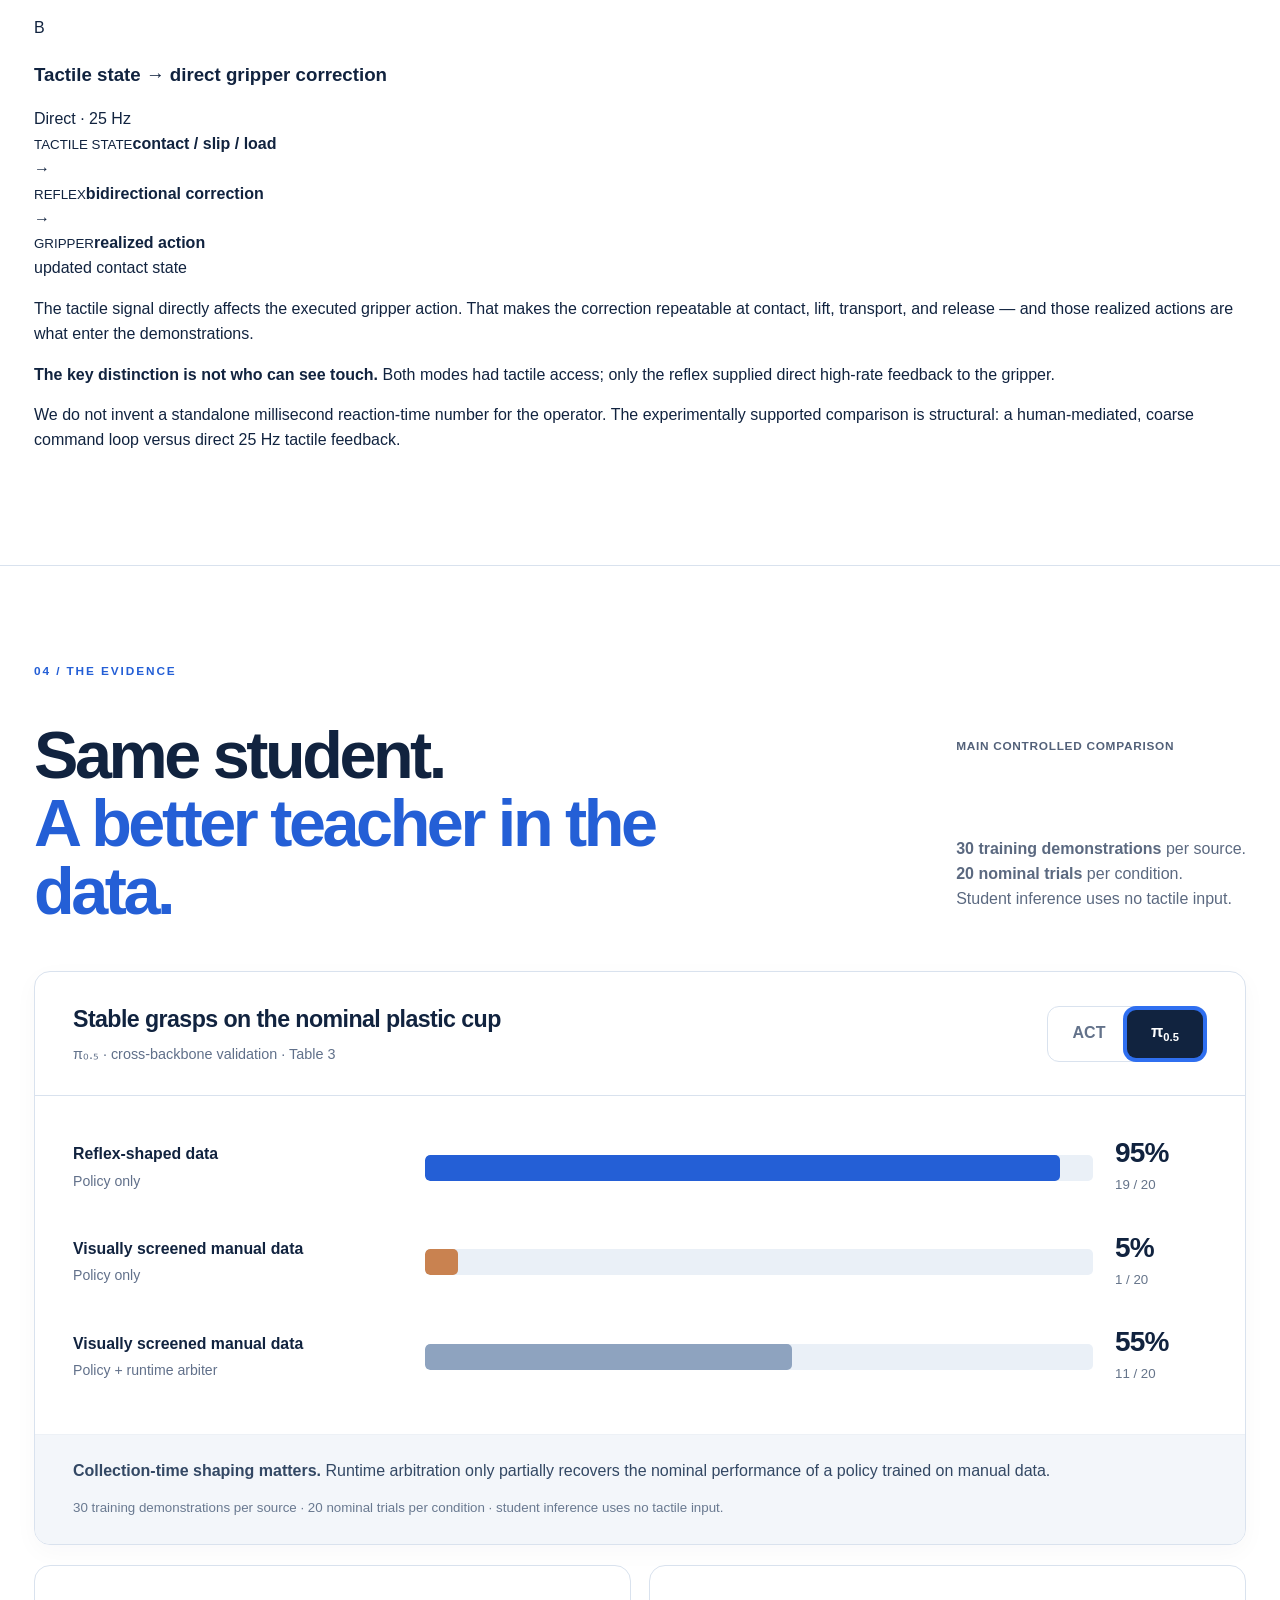
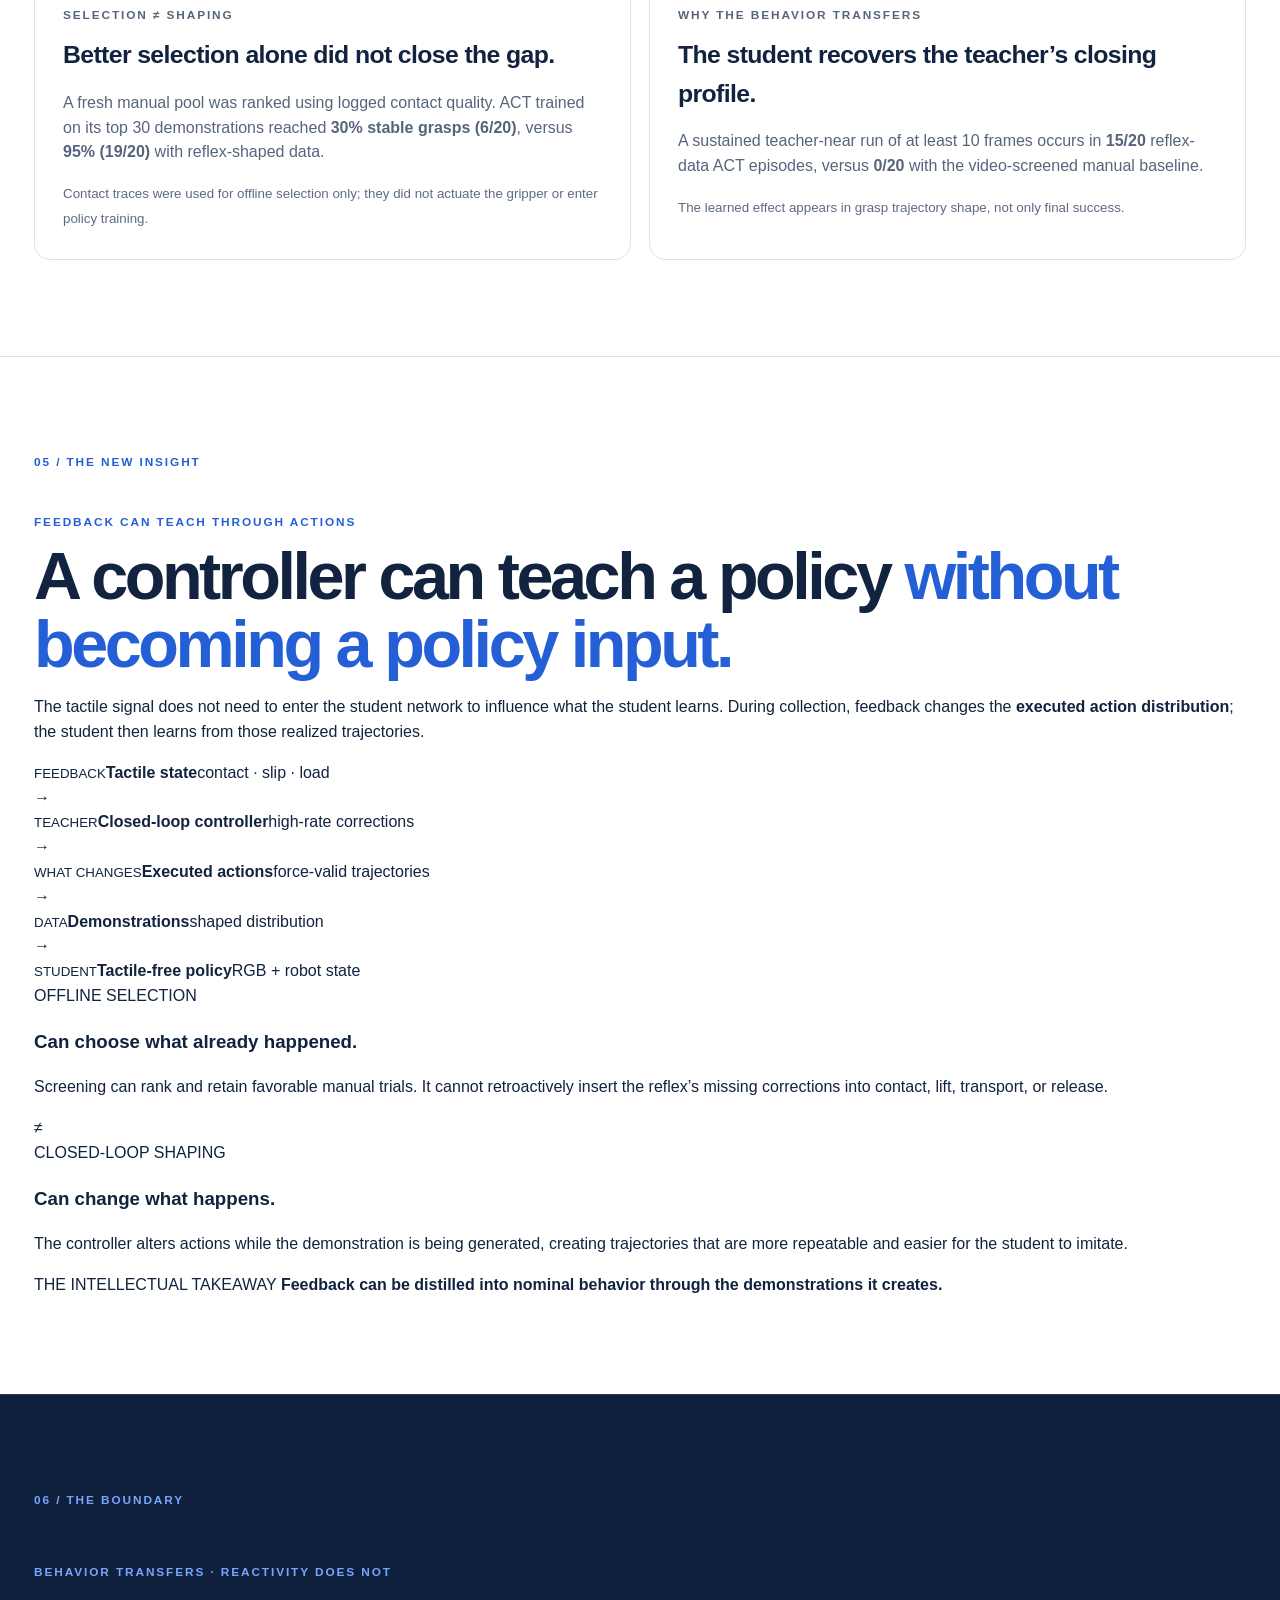
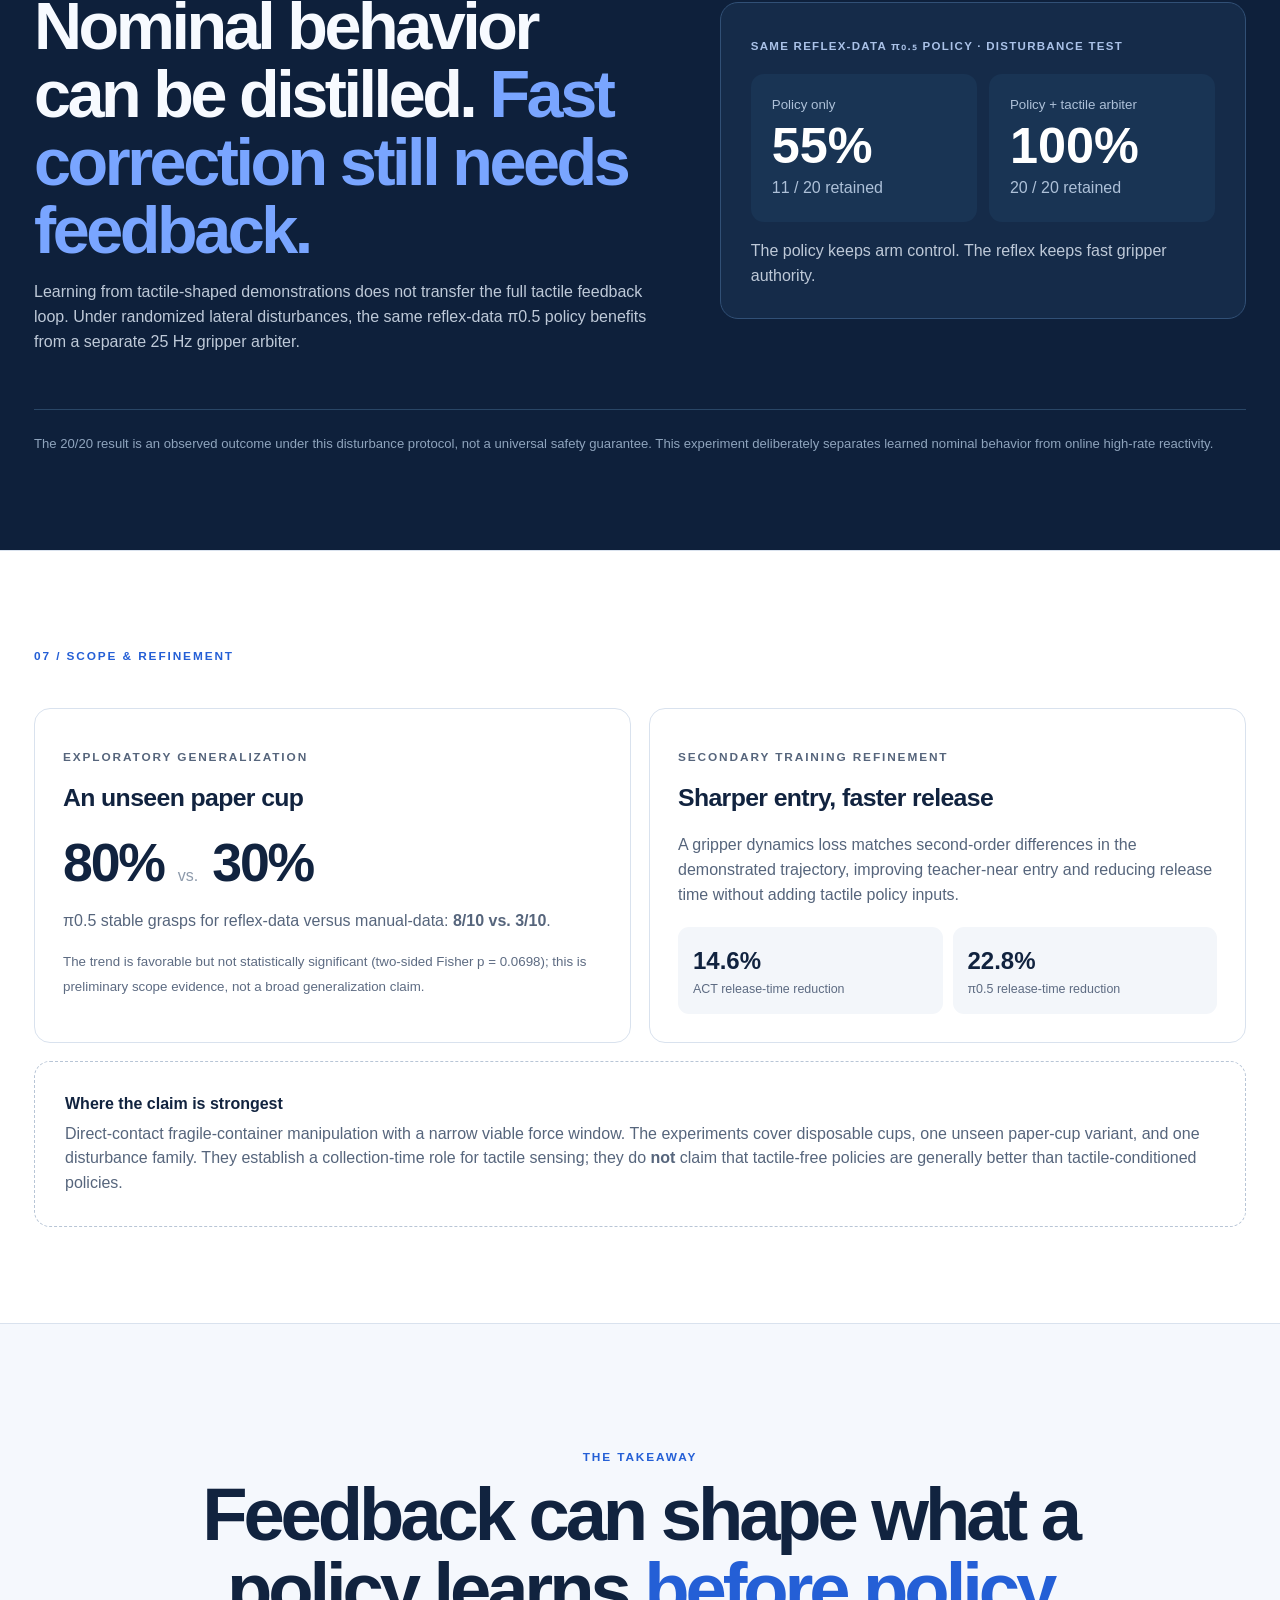
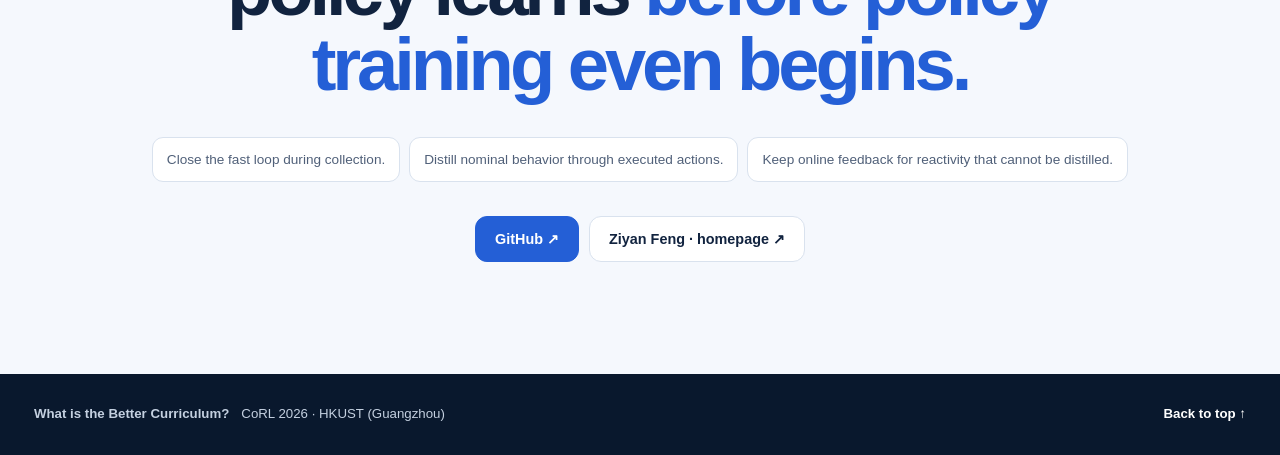
==== commit 7d57b756: "Strengthen project insight and visualize human-vs-reflex feedback loops" ====
--- a/better-curriculum/index.html
+++ b/better-curriculum/index.html
@@ -9,8 +9,8 @@
   <meta property="og:description" content="Tactile feedback as a collection-time teacher for tactile-free force-sensitive manipulation policies.">
   <meta property="og:image" content="../assets/images/corl-teaser.jpg">
   <title>What is the Better Curriculum? · CoRL 2026</title>
-  <link rel="stylesheet" href="styles.css?v=20260917b">
-  <script src="script.js?v=20260917b" defer></script>
+  <link rel="stylesheet" href="styles.css?v=20260917c">
+  <script src="script.js?v=20260917c" defer></script>
 </head>
 <body>
   <a class="skip" href="#main">Skip to content</a>
@@ -23,8 +23,9 @@
     <nav aria-label="Project navigation">
       <a href="#idea">The idea</a>
       <a href="#method">Method</a>
+      <a href="#human-loop">Why reflex</a>
       <a href="#evidence">Evidence</a>
-      <a href="#boundary">Boundary</a>
+      <a href="#insight">Insight</a>
       <a href="../">Ziyan Feng ↗</a>
     </nav>
   </header>
@@ -73,7 +74,7 @@
         <div><b>3.5 g</b><span>plastic cup</span></div>
         <div><b>0.3 mm</b><span>wall thickness</span></div>
         <div><b>sub-Newton</b><span>damage-sensitive contact</span></div>
-        <div class="problem-text">Too little grip slips. Too much grip deforms. The viable region is narrow and hard to judge visually during teleoperation.</div>
+        <div class="problem-text">Too little grip slips. Too much grip deforms. The viable region is narrow and hard to judge consistently through a human-operated interface.</div>
       </div>
     </section>
 
@@ -122,8 +123,82 @@
       </div>
     </section>
 
+    <section class="section loop-section" id="human-loop">
+      <div class="section-label">03 / WHY THE REFLEX MATTERS</div>
+      <div class="loop-intro">
+        <div>
+          <p class="eyebrow">TACTILE ACCESS ≠ CLOSED-LOOP ACTION SHAPING</p>
+          <h2>The operator can see the signal. <span class="accent-text">The reflex can close the loop.</span></h2>
+        </div>
+        <div class="prose">
+          <p>Manual collection was not “vision only.” The operator could inspect the live tactile GUI, observe slip events, and watch the robot on site. The difference was <strong>where the feedback loop closed</strong>.</p>
+          <p>Human-mediated correction must pass through observation, interpretation, decision, and coarse button actuation. The reflex maps tactile state directly to repeatable, bidirectional gripper corrections at 25 Hz.</p>
+        </div>
+      </div>
+
+      <div class="loop-visual" aria-label="Human-mediated and reflex feedback loop comparison">
+        <div class="loop-toolbar">
+          <div>
+            <strong>Same tactile access. Different control loop.</strong>
+            <span>Click to focus each pathway.</span>
+          </div>
+          <div class="loop-switch" data-loop-switch role="tablist" aria-label="Compare feedback loops">
+            <button type="button" role="tab" data-loop="human" aria-selected="false">Human-mediated</button>
+            <button type="button" role="tab" data-loop="reflex" class="active" aria-selected="true">25 Hz reflex</button>
+          </div>
+        </div>
+
+        <div class="loop-grid">
+          <article class="loop-card" data-loop-panel="human">
+            <div class="loop-card-head">
+              <div><span class="loop-index">A</span><h3>Human observation → reaction → action</h3></div>
+              <span class="loop-badge">Indirect · low-bandwidth</span>
+            </div>
+            <div class="signal-inputs">
+              <div><b>GUI</b><span>live tactile parameters<br>+ slip events</span></div>
+              <div><b>On-site</b><span>robot motion<br>+ visible deformation</span></div>
+            </div>
+            <div class="flow-chain human-chain">
+              <div class="flow-node"><small>01</small><strong>Observe</strong><span>read GUI + scene</span></div>
+              <i>→</i>
+              <div class="flow-node"><small>02</small><strong>Interpret</strong><span>infer force / slip</span></div>
+              <i>→</i>
+              <div class="flow-node"><small>03</small><strong>Decide</strong><span>close or open?</span></div>
+              <i>→</i>
+              <div class="flow-node"><small>04</small><strong>Button</strong><span>coarse gripper command</span></div>
+              <i>→</i>
+              <div class="flow-node"><small>05</small><strong>Robot</strong><span>contact changes</span></div>
+            </div>
+            <p class="loop-caption">Corrections are filtered through a serial human perception–decision–actuation loop. Favorable trials can occur, but fine corrections are difficult to reproduce consistently across the full horizon.</p>
+          </article>
+
+          <article class="loop-card active" data-loop-panel="reflex">
+            <div class="loop-card-head">
+              <div><span class="loop-index">B</span><h3>Tactile state → direct gripper correction</h3></div>
+              <span class="loop-badge blue">Direct · 25 Hz</span>
+            </div>
+            <div class="reflex-loop-graphic">
+              <div class="reflex-node sensor"><small>TACTILE STATE</small><strong>contact / slip / load</strong></div>
+              <div class="reflex-arrow">→</div>
+              <div class="reflex-node controller"><small>REFLEX</small><strong>bidirectional correction</strong></div>
+              <div class="reflex-arrow">→</div>
+              <div class="reflex-node gripper"><small>GRIPPER</small><strong>realized action</strong></div>
+              <div class="return-path"><span>updated contact state</span></div>
+            </div>
+            <p class="loop-caption">The tactile signal directly affects the executed gripper action. That makes the correction repeatable at contact, lift, transport, and release — and those realized actions are what enter the demonstrations.</p>
+          </article>
+        </div>
+
+        <div class="loop-principle">
+          <strong>The key distinction is not who can see touch.</strong>
+          <span>Both modes had tactile access; only the reflex supplied direct high-rate feedback to the gripper.</span>
+        </div>
+        <p class="method-note">We do not invent a standalone millisecond reaction-time number for the operator. The experimentally supported comparison is structural: a human-mediated, coarse command loop versus direct 25 Hz tactile feedback.</p>
+      </div>
+    </section>
+
     <section class="section evidence-section" id="evidence">
-      <div class="section-label">03 / THE EVIDENCE</div>
+      <div class="section-label">04 / THE EVIDENCE</div>
       <div class="evidence-intro">
         <div>
           <h2>Same student.<br><span class="accent-text">A better teacher in the data.</span></h2>
@@ -138,7 +213,7 @@
         <div class="evidence-card-head">
           <div>
             <h3>Stable grasps on the nominal plastic cup</h3>
-            <p id="evidence-meta">π₀.₅ · cross-backbone validation · Table 3</p>
+            <p id="evidence-meta">π₀.₅ · cross-backbone validation</p>
           </div>
           <div class="model-switch" data-evidence-switch role="tablist" aria-label="Select policy backbone">
             <button type="button" role="tab" data-model="act" aria-selected="false" tabindex="-1">ACT</button>
@@ -153,49 +228,89 @@
             <div class="evidence-score"><strong data-row-score>95%</strong><span data-row-count>19 / 20</span></div>
           </div>
           <div class="evidence-row" data-evidence-row>
-            <div class="evidence-row-label"><strong data-row-label>Visually screened manual data</strong><span data-row-sub>Policy only</span></div>
+            <div class="evidence-row-label"><strong data-row-label>Manual data</strong><span data-row-sub>Policy only</span></div>
             <div class="bar-track" aria-hidden="true"><div class="bar-fill warm" data-row-fill style="width:5%"></div></div>
             <div class="evidence-score"><strong data-row-score>5%</strong><span data-row-count>1 / 20</span></div>
           </div>
           <div class="evidence-row" data-evidence-row>
-            <div class="evidence-row-label"><strong data-row-label>Visually screened manual data</strong><span data-row-sub>Policy + runtime arbiter</span></div>
-            <div class="bar-track" aria-hidden="true"><div class="bar-fill slate" data-row-fill style="width:55%"></div></div>
-            <div class="evidence-score"><strong data-row-score>55%</strong><span data-row-count>11 / 20</span></div>
+            <div class="evidence-row-label"><strong data-row-label>Contact-quality screened manual data</strong><span data-row-sub>Policy only</span></div>
+            <div class="bar-track" aria-hidden="true"><div class="bar-fill slate" data-row-fill style="width:30%"></div></div>
+            <div class="evidence-score"><strong data-row-score>30%</strong><span data-row-count>6 / 20</span></div>
           </div>
         </div>
 
         <div class="evidence-summary">
-          <p id="evidence-takeaway"><strong>Collection-time shaping matters.</strong> Runtime arbitration only partially recovers the nominal performance of a policy trained on manual data.</p>
+          <p id="evidence-takeaway"><strong>Collection-time shaping matters.</strong> The same policy backbone learns substantially better nominal grasp behavior from reflex-shaped demonstrations.</p>
           <small id="evidence-footnote">30 training demonstrations per source · 20 nominal trials per condition · student inference uses no tactile input.</small>
         </div>
       </div>
 
       <div class="evidence-columns">
         <article class="text-card">
-          <p class="eyebrow">BEYOND VISUAL SCREENING</p>
+          <p class="eyebrow">SELECTION ≠ SHAPING</p>
           <h3>Better selection alone did not close the gap.</h3>
           <p>A fresh manual pool was ranked using logged contact quality. ACT trained on its top 30 demonstrations reached <strong>30% stable grasps (6/20)</strong>, versus <strong>95% (19/20)</strong> with reflex-shaped data.</p>
-          <small>Contact traces were used for offline selection only.</small>
+          <small>Contact traces were used for offline selection only; they did not actuate the gripper or enter policy training.</small>
         </article>
         <article class="text-card">
           <p class="eyebrow">WHY THE BEHAVIOR TRANSFERS</p>
           <h3>The student recovers the teacher’s closing profile.</h3>
-          <p>A sustained teacher-near run of at least 10 frames occurs in <strong>15/20</strong> reflex-data ACT episodes, versus <strong>0/20</strong> with visually screened manual data.</p>
+          <p>A sustained teacher-near run of at least 10 frames occurs in <strong>15/20</strong> reflex-data ACT episodes, versus <strong>0/20</strong> with the video-screened manual baseline.</p>
           <small>The learned effect appears in grasp trajectory shape, not only final success.</small>
         </article>
       </div>
     </section>
 
+    <section class="section insight-section" id="insight">
+      <div class="section-label">05 / THE NEW INSIGHT</div>
+      <div class="insight-hero">
+        <p class="eyebrow">FEEDBACK CAN TEACH THROUGH ACTIONS</p>
+        <h2>A controller can teach a policy <span class="accent-text">without becoming a policy input.</span></h2>
+        <p class="insight-lead">The tactile signal does not need to enter the student network to influence what the student learns. During collection, feedback changes the <strong>executed action distribution</strong>; the student then learns from those realized trajectories.</p>
+      </div>
+
+      <div class="distillation-flow" aria-label="How tactile feedback shapes a tactile-free student">
+        <div class="distill-node source"><small>FEEDBACK</small><strong>Tactile state</strong><span>contact · slip · load</span></div>
+        <div class="distill-arrow">→</div>
+        <div class="distill-node teacher"><small>TEACHER</small><strong>Closed-loop controller</strong><span>high-rate corrections</span></div>
+        <div class="distill-arrow">→</div>
+        <div class="distill-node actions"><small>WHAT CHANGES</small><strong>Executed actions</strong><span>force-valid trajectories</span></div>
+        <div class="distill-arrow">→</div>
+        <div class="distill-node demos"><small>DATA</small><strong>Demonstrations</strong><span>shaped distribution</span></div>
+        <div class="distill-arrow">→</div>
+        <div class="distill-node student"><small>STUDENT</small><strong>Tactile-free policy</strong><span>RGB + robot state</span></div>
+      </div>
+
+      <div class="insight-split">
+        <article>
+          <span class="insight-tag">OFFLINE SELECTION</span>
+          <h3>Can choose what already happened.</h3>
+          <p>Screening can rank and retain favorable manual trials. It cannot retroactively insert the reflex’s missing corrections into contact, lift, transport, or release.</p>
+        </article>
+        <div class="not-equal">≠</div>
+        <article class="shaping-card">
+          <span class="insight-tag">CLOSED-LOOP SHAPING</span>
+          <h3>Can change what happens.</h3>
+          <p>The controller alters actions while the demonstration is being generated, creating trajectories that are more repeatable and easier for the student to imitate.</p>
+        </article>
+      </div>
+
+      <div class="insight-statement">
+        <span>THE INTELLECTUAL TAKEAWAY</span>
+        <strong>Feedback can be distilled into nominal behavior through the demonstrations it creates.</strong>
+      </div>
+    </section>
+
     <section class="section dark" id="boundary">
-      <div class="section-label">04 / THE CENTRAL INSIGHT</div>
+      <div class="section-label">06 / THE BOUNDARY</div>
       <div class="boundary-grid">
         <div>
-          <p class="eyebrow">NOMINAL BEHAVIOR ≠ FAST TACTILE REACTIVITY</p>
-          <h2>Behavior transfers. <span>Fast correction still needs feedback.</span></h2>
+          <p class="eyebrow">BEHAVIOR TRANSFERS · REACTIVITY DOES NOT</p>
+          <h2>Nominal behavior can be distilled. <span>Fast correction still needs feedback.</span></h2>
           <p>Learning from tactile-shaped demonstrations does not transfer the full tactile feedback loop. Under randomized lateral disturbances, the same reflex-data π0.5 policy benefits from a separate 25 Hz gripper arbiter.</p>
         </div>
         <div class="disturbance-card">
-          <span>GRASP RETENTION UNDER DISTURBANCE</span>
+          <span>SAME REFLEX-DATA π₀.₅ POLICY · DISTURBANCE TEST</span>
           <div class="disturbance-row">
             <div><small>Policy only</small><strong>55%</strong><span>11 / 20 retained</span></div>
             <div><small>Policy + tactile arbiter</small><strong>100%</strong><span>20 / 20 retained</span></div>
@@ -203,17 +318,17 @@
           <p>The policy keeps arm control. The reflex keeps fast gripper authority.</p>
         </div>
       </div>
-      <p class="caveat">The 20/20 result is an observed outcome under this disturbance protocol, not a universal safety guarantee.</p>
+      <p class="caveat">The 20/20 result is an observed outcome under this disturbance protocol, not a universal safety guarantee. This experiment deliberately separates learned nominal behavior from online high-rate reactivity.</p>
     </section>
 
     <section class="section" id="scope">
-      <div class="section-label">05 / SCOPE &amp; REFINEMENT</div>
+      <div class="section-label">07 / SCOPE &amp; REFINEMENT</div>
       <div class="scope-grid">
         <article class="scope-card">
           <p class="eyebrow">EXPLORATORY GENERALIZATION</p>
           <h3>An unseen paper cup</h3>
           <div class="big-pair"><b>80%</b><span>vs.</span><b>30%</b></div>
-          <p>π0.5 stable grasps for reflex-data versus visually screened manual-data: <strong>8/10 vs. 3/10</strong>.</p>
+          <p>π0.5 stable grasps for reflex-data versus manual-data: <strong>8/10 vs. 3/10</strong>.</p>
           <small>The trend is favorable but not statistically significant (two-sided Fisher p = 0.0698); this is preliminary scope evidence, not a broad generalization claim.</small>
         </article>
         <article class="scope-card">
@@ -232,11 +347,11 @@
 
     <section class="takeaway">
       <p class="eyebrow">THE TAKEAWAY</p>
-      <h2>Tactile sensing can improve what a policy learns <span>before policy training even begins.</span></h2>
+      <h2>Feedback can shape what a policy learns <span>before policy training even begins.</span></h2>
       <div class="takeaway-steps">
-        <span>Use feedback to make good contact behavior repeatable.</span>
-        <span>Learn that behavior from demonstrations.</span>
-        <span>Keep fast feedback where the task still requires it.</span>
+        <span>Close the fast loop during collection.</span>
+        <span>Distill nominal behavior through executed actions.</span>
+        <span>Keep online feedback for reactivity that cannot be distilled.</span>
       </div>
       <div class="hero-actions centered">
         <a class="button primary" href="https://github.com/shayfeng" target="_blank" rel="noopener">GitHub ↗</a>
--- a/better-curriculum/styles.css
+++ b/better-curriculum/styles.css
@@ -1 +1 @@
-:root{--paper:#f7f5ef;--paper-2:#eee9df;--ink:#161616;--muted:#67645e;--line:#d8d2c7;--accent:#d9562b;--accent-dark:#a43b1b;--dark:#171717;--white:#fff;--max:1180px;--radius:20px;--shadow:0 18px 50px rgba(28,24,18,.09)}*{box-sizing:border-box}html{scroll-behavior:smooth}body{margin:0;background:var(--paper);color:var(--ink);font-family:Inter,ui-sans-serif,-apple-system,BlinkMacSystemFont,"Segoe UI",Roboto,Helvetica,Arial,sans-serif;line-height:1.6;-webkit-font-smoothing:antialiased}a{color:inherit;text-decoration:none}img{display:block;max-width:100%;height:auto}.skip{position:absolute;left:-999px;top:8px;background:#fff;padding:10px 14px;border-radius:8px;z-index:99}.skip:focus{left:12px}.topbar{position:sticky;top:0;z-index:40;display:flex;justify-content:space-between;align-items:center;gap:24px;padding:17px max(24px,calc((100vw - var(--max))/2));background:rgba(247,245,239,.9);border-bottom:1px solid rgba(0,0,0,.08);backdrop-filter:blur(15px)}.wordmark{display:flex;flex-direction:column;line-height:1.05;font-weight:800;letter-spacing:.08em;font-size:.86rem}.wordmark small{margin-top:5px;color:var(--muted);font-size:.68rem;letter-spacing:.16em}.topbar nav{display:flex;align-items:center;gap:22px;font-size:.88rem;font-weight:600}.topbar nav a{color:#4f4c46}.topbar nav a:hover{color:var(--accent)}main{overflow:hidden}.hero{max-width:var(--max);margin:0 auto;padding:108px 24px 54px;text-align:center}.hero-kicker,.eyebrow,.section-label{font-size:.74rem;font-weight:800;letter-spacing:.16em;text-transform:uppercase;color:var(--accent)}.hero h1{max-width:980px;margin:18px auto 12px;font-family:Georgia,"Times New Roman",serif;font-size:clamp(3.1rem,8vw,7.2rem);line-height:.91;letter-spacing:-.055em;font-weight:500}.subtitle{max-width:920px;margin:24px auto 0;font-size:clamp(1.12rem,2.1vw,1.65rem);line-height:1.45;color:#3f3c37}.authors{margin:30px auto 4px;font-size:1rem}.affiliation{margin:0;color:var(--muted)}.hero-actions{display:flex;justify-content:center;flex-wrap:wrap;gap:10px;margin-top:30px}.button{display:inline-flex;align-items:center;justify-content:center;min-height:46px;padding:0 18px;border:1px solid var(--line);border-radius:999px;font-size:.9rem;font-weight:750;transition:.2s ease}.button:hover{transform:translateY(-1px)}.button.primary{background:var(--ink);border-color:var(--ink);color:#fff}.button.primary:hover{background:var(--accent);border-color:var(--accent)}.button.secondary{background:transparent}.button.muted{color:#8d8880;background:#efeae1;cursor:default}.micro-note{font-size:.75rem;color:#8a857d}.hero-figure{max-width:var(--max);margin:5px auto 70px}.figure-card{background:#fff;border:1px solid var(--line);border-radius:var(--radius);overflow:hidden;box-shadow:var(--shadow)}.figure-card img{width:100%}.figure-card figcaption{display:flex;justify-content:space-between;gap:24px;padding:17px 20px;color:#555149;font-size:.84rem;border-top:1px solid #ece8e0}.figure-card figcaption a{white-space:nowrap;color:var(--accent);font-weight:700}.section{padding:92px max(24px,calc((100vw - var(--max))/2));border-top:1px solid var(--line)}.section.alt{background:var(--paper-2)}.section-label{margin-bottom:37px}.section-grid{display:grid;grid-template-columns:minmax(0,.8fr) minmax(0,1.2fr);gap:70px;align-items:start}.section h2{margin:8px 0 0;font-family:Georgia,"Times New Roman",serif;font-size:clamp(2.35rem,5vw,4.4rem);font-weight:500;line-height:1.02;letter-spacing:-.035em}.prose{color:#494640;font-size:1.04rem}.lead{font-size:1.13rem}.prose p:first-child{margin-top:0}.claim{margin-top:30px;padding:20px 22px;border-left:4px solid var(--accent);background:#fff;border-radius:0 13px 13px 0;color:#272521}.problem-strip{display:grid;grid-template-columns:repeat(3,1fr) 2.2fr;margin-top:60px;border:1px solid var(--line);border-radius:18px;overflow:hidden;background:#fff}.problem-strip>div{padding:22px;border-right:1px solid var(--line)}.problem-strip>div:last-child{border-right:0}.problem-strip b{display:block;font-family:Georgia,serif;font-size:1.55rem}.problem-strip span{display:block;color:var(--muted);font-size:.8rem;text-transform:uppercase;letter-spacing:.08em}.problem-strip .problem-text{display:flex;align-items:center;color:#4e4a44;font-size:.92rem}.steps{display:grid;gap:1px;background:var(--line);border:1px solid var(--line);border-radius:18px;overflow:hidden}.steps article{position:relative;background:#fff;padding:26px 27px}.steps article>span{position:absolute;right:22px;top:20px;color:#c9c3b9;font-size:1.55rem;font-weight:800}.steps h3{margin:0 45px 8px 0;font-size:1.2rem}.steps p{margin:0;color:#555149}.steps small{display:block;margin-top:13px;color:var(--accent);font-weight:700;text-transform:uppercase;letter-spacing:.08em}.wide{max-width:var(--max);margin:55px auto 0}.definition{display:flex;align-items:center;justify-content:space-between;gap:24px;margin-top:24px;padding:20px 23px;border:1px solid var(--line);border-radius:15px;background:rgba(255,255,255,.55)}.definition span{font-size:.72rem;font-weight:800;letter-spacing:.12em;color:var(--accent)}.definition p{margin:0}.evidence-head{margin-bottom:40px}.metric-grid{display:grid;grid-template-columns:1fr 1fr;gap:18px}.metric-card,.text-card,.scope-card{background:#fff;border:1px solid var(--line);border-radius:18px;padding:26px}.metric-card.emphasis{border-top:4px solid var(--accent)}.metric-top{display:flex;justify-content:space-between;align-items:center;gap:15px;margin-bottom:24px}.metric-top>span{font-weight:800}.metric-top small{color:var(--muted)}.comparison{display:grid;grid-template-columns:1fr auto 1fr;gap:14px;align-items:center}.comparison>div:not(.arrow){padding:17px;border-radius:14px;background:#f5f2eb}.comparison b{display:block;font-family:Georgia,serif;font-size:3rem;line-height:1}.comparison span,.comparison small{display:block}.comparison span{margin-top:8px;font-weight:700}.comparison small{margin-top:3px;color:var(--muted)}.comparison .arrow{font-size:.8rem;color:#928d84;font-weight:700}.metric-card p{margin:20px 0 0;color:#555149}.evidence-columns,.scope-grid{display:grid;grid-template-columns:1fr 1fr;gap:18px;margin-top:18px}.text-card h3,.scope-card h3{margin:7px 0 10px;font-family:Georgia,serif;font-size:1.7rem;font-weight:500}.text-card p,.scope-card p{color:#514e48}.text-card small,.scope-card small{color:var(--muted)}.dark{background:var(--dark);color:#f8f4eb;border-color:#2a2a2a}.dark .section-label,.dark .eyebrow{color:#ef7a54}.boundary-grid{display:grid;grid-template-columns:1.1fr .9fr;gap:60px;align-items:center}.boundary-grid p{color:#bcb8b0}.disturbance-card{padding:28px;border:1px solid #393939;border-radius:20px;background:#202020}.disturbance-card>span{font-size:.72rem;letter-spacing:.11em;font-weight:800;color:#d4d0c7}.disturbance-row{display:grid;grid-template-columns:1fr 1fr;gap:12px;margin-top:16px}.disturbance-row>div{padding:20px;border-radius:14px;background:#292929}.disturbance-row small,.disturbance-row span{display:block;color:#aaa59d}.disturbance-row strong{display:block;margin:5px 0;font-family:Georgia,serif;font-size:3.1rem;line-height:1;color:#fff}.disturbance-card p{margin:17px 0 0}.caveat{max-width:var(--max);margin:38px auto 0;padding-top:24px;border-top:1px solid #333;color:#87837c!important;font-size:.82rem}.big-pair{display:flex;align-items:baseline;gap:14px;margin:19px 0}.big-pair b{font-family:Georgia,serif;font-size:3.5rem;line-height:1}.big-pair span{color:#989188}.release-grid{display:grid;grid-template-columns:1fr 1fr;gap:10px;margin-top:20px}.release-grid div{padding:15px;border-radius:12px;background:#f4f0e8}.release-grid b,.release-grid span{display:block}.release-grid b{font-size:1.5rem}.release-grid span{font-size:.78rem;color:var(--muted)}.scope-note{margin-top:18px;padding:30px;border:1px dashed #bbb3a6;border-radius:18px}.scope-note h3{margin:0 0 5px;font-size:1rem}.scope-note p{margin:0;color:#555149}.takeaway{padding:110px 24px;text-align:center;background:#e9dfce;border-top:1px solid #d7cab8}.takeaway h2{max-width:980px;margin:12px auto 32px;font-family:Georgia,"Times New Roman",serif;font-size:clamp(2.4rem,5.8vw,5rem);font-weight:500;line-height:1.02;letter-spacing:-.04em}.takeaway-steps{display:flex;justify-content:center;gap:9px;flex-wrap:wrap}.takeaway-steps span{padding:11px 14px;border:1px solid #cabeaa;border-radius:999px;background:rgba(255,255,255,.45);font-size:.85rem}.centered{margin-top:34px}footer{display:flex;justify-content:space-between;gap:20px;align-items:center;padding:30px max(24px,calc((100vw - var(--max))/2));background:#121212;color:#d5d1c8;font-size:.83rem}footer div{display:flex;gap:12px;flex-wrap:wrap}footer a{color:#fff;font-weight:700}@media(max-width:900px){.topbar nav a:not(:last-child){display:none}.hero{padding-top:82px}.section-grid,.boundary-grid{grid-template-columns:1fr;gap:30px}.problem-strip{grid-template-columns:1fr 1fr}.problem-strip>div:nth-child(2){border-right:0}.problem-strip .problem-text{grid-column:1/-1;border-top:1px solid var(--line)}.metric-grid,.evidence-columns,.scope-grid{grid-template-columns:1fr}.section{padding-top:72px;padding-bottom:72px}.figure-card figcaption{flex-direction:column;gap:8px}.definition{align-items:flex-start;flex-direction:column}.boundary-grid{gap:32px}}@media(max-width:620px){.topbar{padding:14px 18px}.wordmark{font-size:.76rem}.hero{padding-left:18px;padding-right:18px}.hero h1{font-size:3.4rem}.section{padding-left:18px;padding-right:18px}.problem-strip{grid-template-columns:1fr}.problem-strip>div{border-right:0;border-bottom:1px solid var(--line)}.problem-strip>div:last-child{border-bottom:0}.problem-strip .problem-text{grid-column:auto;border-top:0}.comparison{grid-template-columns:1fr}.comparison .arrow{text-align:center}.disturbance-row,.release-grid{grid-template-columns:1fr}.takeaway{padding:82px 18px}footer{align-items:flex-start;flex-direction:column}}+:root{--paper:#fff;--paper-2:#f6f8fb;--ink:#11233f;--muted:#5d6b82;--line:#d9e2ee;--accent:#245fd6;--accent-2:#2f6ff0;--accent-soft:#eef4ff;--warm:#c98250;--slate:#8ea3bf;--track:#eaf0f7;--dark:#0e203b;--dark-2:#152b49;--white:#fff;--max:1420px;--radius:18px;--shadow:0 18px 50px rgba(17,35,63,.06)}*{box-sizing:border-box}html{scroll-behavior:smooth}body{margin:0;background:var(--paper);color:var(--ink);font-family:Inter,ui-sans-serif,-apple-system,BlinkMacSystemFont,"Segoe UI",Roboto,Helvetica,Arial,sans-serif;line-height:1.55;-webkit-font-smoothing:antialiased}a{color:inherit;text-decoration:none}button{font:inherit}img{display:block;max-width:100%;height:auto}.skip{position:absolute;left:-999px;top:8px;background:#fff;padding:10px 14px;border-radius:8px;z-index:99}.skip:focus{left:12px}.topbar{position:sticky;top:0;z-index:40;display:flex;justify-content:space-between;align-items:center;gap:24px;padding:17px max(34px,calc((100vw - var(--max))/2));background:rgba(255,255,255,.94);border-bottom:1px solid rgba(17,35,63,.08);backdrop-filter:blur(15px)}.wordmark{display:flex;flex-direction:column;line-height:1.05;font-weight:800;letter-spacing:.08em;font-size:.86rem;color:var(--ink)}.wordmark small{margin-top:5px;color:var(--muted);font-size:.68rem;letter-spacing:.16em}.topbar nav{display:flex;align-items:center;gap:24px;font-size:.88rem;font-weight:650}.topbar nav a{color:#52627b}.topbar nav a:hover{color:var(--accent)}main{overflow:hidden}.hero{max-width:var(--max);margin:0 auto;padding:116px 34px 58px;text-align:center}.hero-kicker,.eyebrow,.section-label{font-size:.74rem;font-weight:800;letter-spacing:.16em;text-transform:uppercase;color:var(--accent)}.hero h1{max-width:1100px;margin:18px auto 13px;font-size:clamp(3.3rem,7vw,7.3rem);line-height:.92;letter-spacing:-.06em;font-weight:720}.hero h1 span,.accent-text,.takeaway h2 span,.dark h2 span{color:var(--accent)}.subtitle{max-width:930px;margin:25px auto 0;font-size:clamp(1.12rem,2vw,1.55rem);line-height:1.45;color:#53627a}.authors{margin:31px auto 4px;font-size:1rem}.affiliation{margin:0;color:var(--muted)}.hero-actions{display:flex;justify-content:center;flex-wrap:wrap;gap:10px;margin-top:31px}.button{display:inline-flex;align-items:center;justify-content:center;min-height:46px;padding:0 19px;border:1px solid var(--line);border-radius:12px;font-size:.9rem;font-weight:750;transition:.2s ease}.button:hover{transform:translateY(-1px)}.button.primary{background:var(--accent);border-color:var(--accent);color:#fff}.button.primary:hover{background:#1e54c2;border-color:#1e54c2}.button.secondary{background:#fff}.button.muted{color:#7c899d;background:#f3f6fa;cursor:default}.micro-note{font-size:.75rem;color:#8a96a8}.hero-figure{max-width:var(--max);margin:5px auto 78px;padding:0 34px}.figure-card{background:#fff;border:1px solid var(--line);border-radius:var(--radius);overflow:hidden;box-shadow:var(--shadow)}.figure-card img{width:100%}.figure-card figcaption{display:flex;justify-content:space-between;gap:24px;padding:17px 20px;color:#5c6b81;font-size:.84rem;border-top:1px solid var(--line)}.figure-card figcaption a{white-space:nowrap;color:var(--accent);font-weight:700}.section{padding:96px max(34px,calc((100vw - var(--max))/2));border-top:1px solid var(--line)}.section.alt{background:var(--paper-2)}.section-label{margin-bottom:42px}.section-grid{display:grid;grid-template-columns:minmax(0,.86fr) minmax(0,1.14fr);gap:80px;align-items:start}.section h2{margin:8px 0 0;font-size:clamp(2.6rem,5.2vw,5.2rem);font-weight:680;line-height:1.02;letter-spacing:-.052em}.prose{color:#526178;font-size:1.05rem}.lead{font-size:1.11rem}.prose p:first-child{margin-top:0}.claim{margin-top:30px;padding:22px 24px;border-left:4px solid var(--accent);background:var(--accent-soft);border-radius:0 14px 14px 0;color:#273b59}.problem-strip{display:grid;grid-template-columns:repeat(3,1fr) 2.25fr;margin-top:60px;border:1px solid var(--line);border-radius:18px;overflow:hidden;background:#fff}.problem-strip>div{padding:23px;border-right:1px solid var(--line)}.problem-strip>div:last-child{border-right:0}.problem-strip b{display:block;font-size:1.65rem;letter-spacing:-.03em}.problem-strip span{display:block;color:var(--muted);font-size:.79rem;text-transform:uppercase;letter-spacing:.08em}.problem-strip .problem-text{display:flex;align-items:center;color:#536179;font-size:.92rem}.steps{display:grid;gap:1px;background:var(--line);border:1px solid var(--line);border-radius:18px;overflow:hidden}.steps article{position:relative;background:#fff;padding:27px 28px}.steps article>span{position:absolute;right:22px;top:20px;color:#b9c6d7;font-size:1.5rem;font-weight:800}.steps h3{margin:0 45px 8px 0;font-size:1.18rem}.steps p{margin:0;color:#5b687d}.steps small{display:block;margin-top:13px;color:var(--accent);font-weight:760;text-transform:uppercase;letter-spacing:.08em}.wide{max-width:var(--max);margin:56px auto 0}.definition{display:flex;align-items:center;justify-content:space-between;gap:24px;margin-top:24px;padding:20px 23px;border:1px solid var(--line);border-radius:15px;background:#fff}.definition span{font-size:.72rem;font-weight:800;letter-spacing:.12em;color:var(--accent)}.definition p{margin:0}.evidence-section{background:#fff}.evidence-intro{display:grid;grid-template-columns:minmax(0,1.2fr) minmax(300px,.8fr);gap:80px;align-items:start;margin-bottom:45px}.evidence-intro h2{margin:0}.evidence-context{justify-self:end;max-width:360px;padding-top:3px}.evidence-context .eyebrow{color:#536179;letter-spacing:.06em}.evidence-context p:last-child{margin:82px 0 0;color:#5b6980;font-size:1rem;line-height:1.55}.interactive-evidence{border:1px solid var(--line);border-radius:16px;overflow:hidden;background:#fff;box-shadow:0 7px 24px rgba(17,35,63,.03)}.evidence-card-head{display:flex;align-items:center;justify-content:space-between;gap:24px;padding:30px 38px;border-bottom:1px solid var(--line)}.evidence-card-head h3{margin:0 0 5px;font-size:1.45rem;letter-spacing:-.025em}.evidence-card-head p{margin:0;color:#60708a;font-size:.9rem}.model-switch{display:flex;align-items:center;padding:3px;border:1px solid var(--line);border-radius:12px;background:#fff}.model-switch button{min-width:76px;height:48px;padding:0 18px;border:0;border-radius:9px;background:transparent;color:#63728a;font-weight:700;cursor:pointer;transition:.18s ease}.model-switch button:hover{color:var(--ink);background:#f6f8fb}.model-switch button.active{background:var(--ink);color:#fff;box-shadow:0 0 0 4px var(--accent-2)}.model-switch sub{font-size:.7em}.evidence-bars{padding:24px 38px 30px}.evidence-row{display:grid;grid-template-columns:330px minmax(220px,1fr) 92px;gap:22px;align-items:center;padding:19px 0}.evidence-row-label strong,.evidence-row-label span,.evidence-score strong,.evidence-score span{display:block}.evidence-row-label strong{font-size:.99rem}.evidence-row-label span{margin-top:4px;color:#61708a;font-size:.88rem}.bar-track{position:relative;height:26px;border-radius:5px;background:var(--track);overflow:hidden}.bar-fill{height:100%;width:0;border-radius:5px;transition:width .42s cubic-bezier(.2,.75,.25,1)}.bar-fill.blue{background:var(--accent)}.bar-fill.warm{background:var(--warm)}.bar-fill.slate{background:var(--slate)}.evidence-score strong{font-size:1.75rem;line-height:1;letter-spacing:-.03em}.evidence-score span{margin-top:8px;color:#65748a;font-size:.83rem}.evidence-summary{padding:24px 38px 26px;background:#f3f6fa;border-top:1px solid #edf1f6}.evidence-summary p{margin:0;color:#334864}.evidence-summary small{display:block;margin-top:14px;color:#697990}.evidence-columns,.scope-grid{display:grid;grid-template-columns:1fr 1fr;gap:18px;margin-top:20px}.text-card,.scope-card{background:#fff;border:1px solid var(--line);border-radius:16px;padding:28px}.text-card h3,.scope-card h3{margin:7px 0 10px;font-size:1.55rem;letter-spacing:-.025em}.text-card p,.scope-card p{color:#56657c}.text-card small,.scope-card small{color:var(--muted)}.dark{background:var(--dark);color:#f7faff;border-color:#203a5c}.dark .section-label,.dark .eyebrow{color:#79a5ff}.dark h2 span{color:#79a5ff}.boundary-grid{display:grid;grid-template-columns:1.08fr .92fr;gap:68px;align-items:center}.boundary-grid p{color:#bec9d8}.disturbance-card{padding:30px;border:1px solid #315076;border-radius:18px;background:var(--dark-2)}.disturbance-card>span{font-size:.72rem;letter-spacing:.11em;font-weight:800;color:#aac2e8}.disturbance-row{display:grid;grid-template-columns:1fr 1fr;gap:12px;margin-top:16px}.disturbance-row>div{padding:21px;border-radius:13px;background:#193454}.disturbance-row small,.disturbance-row span{display:block;color:#adc0d8}.disturbance-row strong{display:block;margin:5px 0;font-size:3.15rem;line-height:1;color:#fff}.disturbance-card p{margin:17px 0 0}.caveat{max-width:var(--max);margin:38px auto 0;padding-top:24px;border-top:1px solid #294666;color:#8fa4bd!important;font-size:.82rem}.big-pair{display:flex;align-items:baseline;gap:14px;margin:19px 0}.big-pair b{font-size:3.35rem;line-height:1;letter-spacing:-.04em}.big-pair span{color:#8d9aab}.release-grid{display:grid;grid-template-columns:1fr 1fr;gap:10px;margin-top:20px}.release-grid div{padding:15px;border-radius:11px;background:#f3f6fa}.release-grid b,.release-grid span{display:block}.release-grid b{font-size:1.5rem}.release-grid span{font-size:.78rem;color:var(--muted)}.scope-note{margin-top:18px;padding:30px;border:1px dashed #b8c5d6;border-radius:16px}.scope-note h3{margin:0 0 5px;font-size:1rem}.scope-note p{margin:0;color:#56657c}.takeaway{padding:112px 34px;text-align:center;background:#f5f8fd;border-top:1px solid var(--line)}.takeaway h2{max-width:1040px;margin:12px auto 34px;font-size:clamp(2.7rem,5.8vw,5.35rem);font-weight:680;line-height:1.01;letter-spacing:-.055em}.takeaway-steps{display:flex;justify-content:center;gap:9px;flex-wrap:wrap}.takeaway-steps span{padding:11px 14px;border:1px solid var(--line);border-radius:11px;background:#fff;font-size:.85rem;color:#506079}.centered{margin-top:34px}footer{display:flex;justify-content:space-between;gap:20px;align-items:center;padding:30px max(34px,calc((100vw - var(--max))/2));background:#09182d;color:#c4d0e0;font-size:.83rem}footer div{display:flex;gap:12px;flex-wrap:wrap}footer a{color:#fff;font-weight:700}@media(max-width:1000px){.section-grid,.boundary-grid,.evidence-intro{grid-template-columns:1fr;gap:34px}.evidence-context{justify-self:start;max-width:600px}.evidence-context p:last-child{margin-top:18px}.evidence-row{grid-template-columns:250px minmax(160px,1fr) 82px}.problem-strip{grid-template-columns:1fr 1fr}.problem-strip>div:nth-child(2){border-right:0}.problem-strip .problem-text{grid-column:1/-1;border-top:1px solid var(--line)}.section{padding-top:76px;padding-bottom:76px}}@media(max-width:760px){.topbar nav a:not(:last-child){display:none}.hero{padding-top:84px}.metric-grid,.evidence-columns,.scope-grid{grid-template-columns:1fr}.figure-card figcaption{flex-direction:column;gap:8px}.definition{align-items:flex-start;flex-direction:column}.evidence-card-head{align-items:flex-start;flex-direction:column}.evidence-row{grid-template-columns:1fr 75px;gap:12px}.evidence-row-label{grid-column:1/-1}.bar-track{height:22px}.model-switch{align-self:flex-end}}@media(max-width:620px){.topbar{padding:14px 18px}.wordmark{font-size:.76rem}.hero{padding-left:18px;padding-right:18px}.hero h1{font-size:3.4rem}.section{padding-left:18px;padding-right:18px}.hero-figure{padding-left:18px;padding-right:18px}.problem-strip{grid-template-columns:1fr}.problem-strip>div{border-right:0;border-bottom:1px solid var(--line)}.problem-strip>div:last-child{border-bottom:0}.problem-strip .problem-text{grid-column:auto;border-top:0}.evidence-card-head,.evidence-bars,.evidence-summary{padding-left:20px;padding-right:20px}.evidence-row{padding:16px 0}.disturbance-row,.release-grid{grid-template-columns:1fr}.takeaway{padding:82px 18px}footer{align-items:flex-start;flex-direction:column;padding-left:18px;padding-right:18px}}
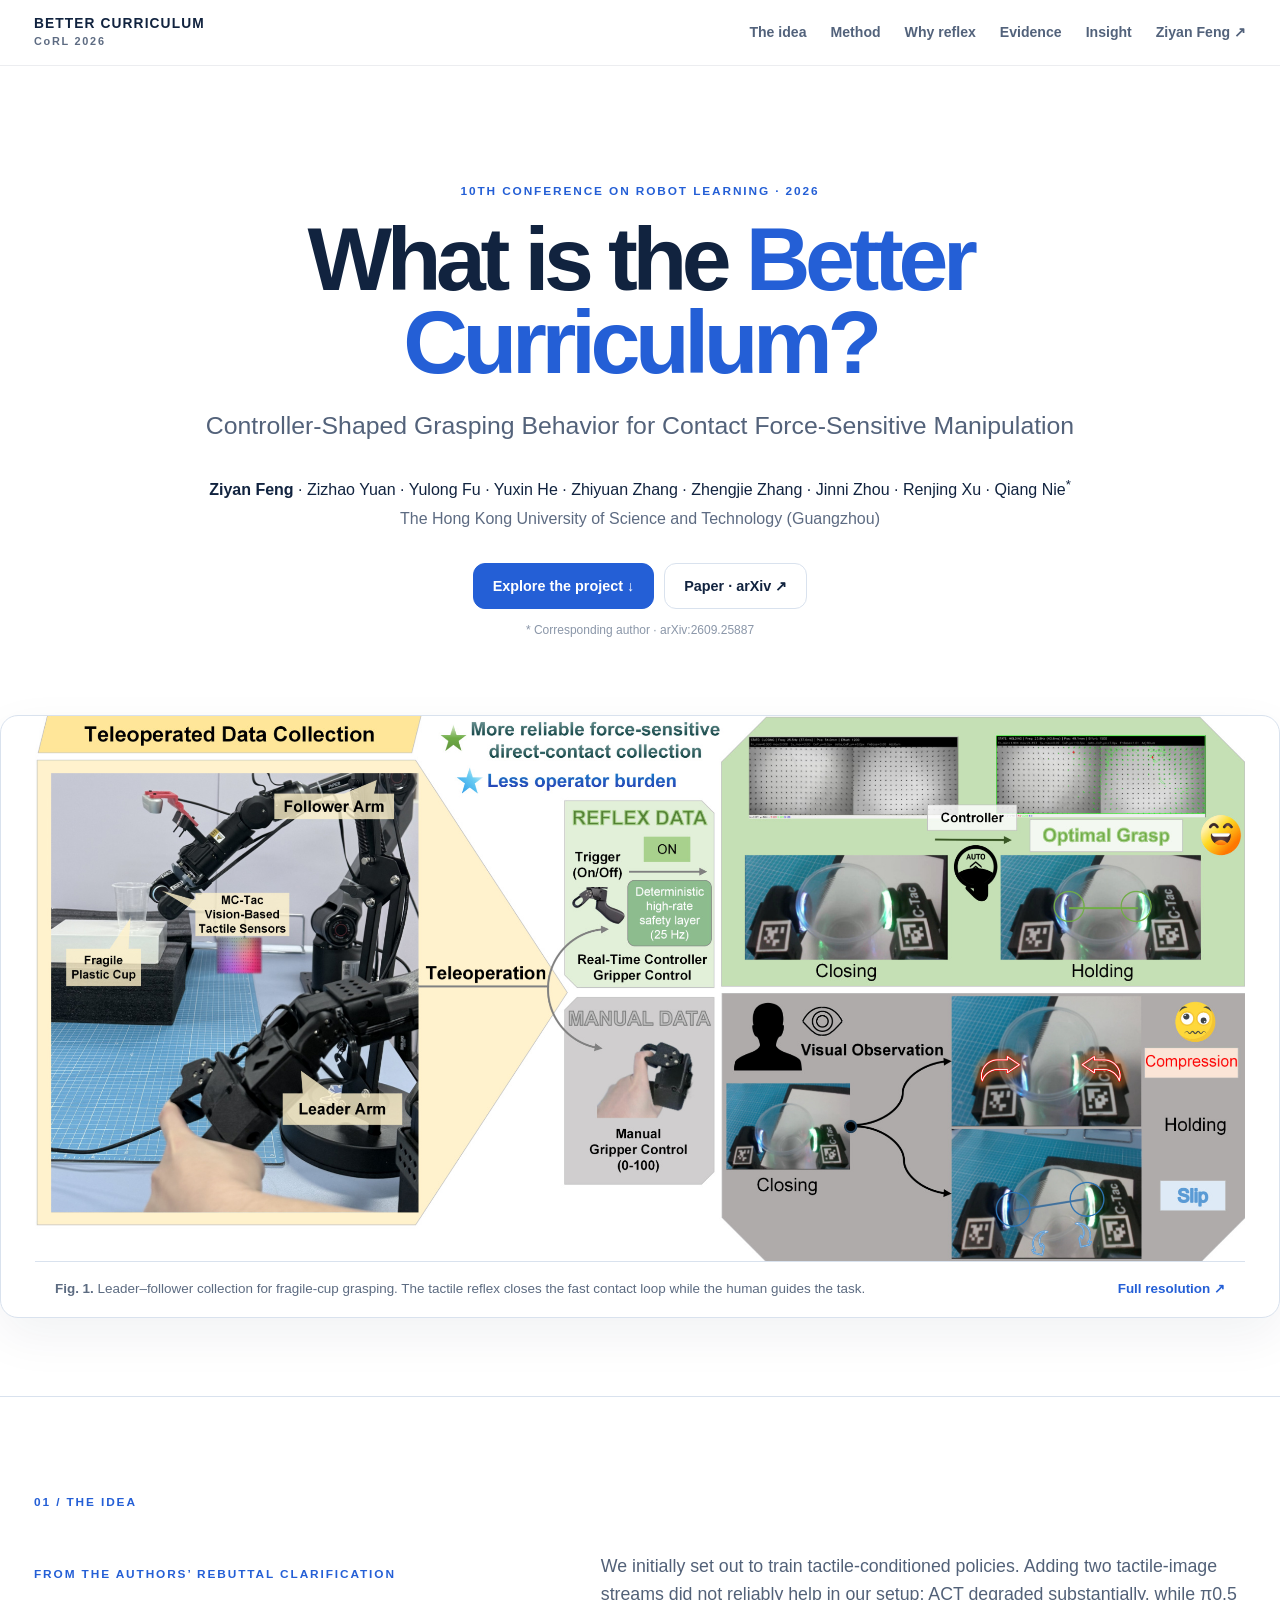
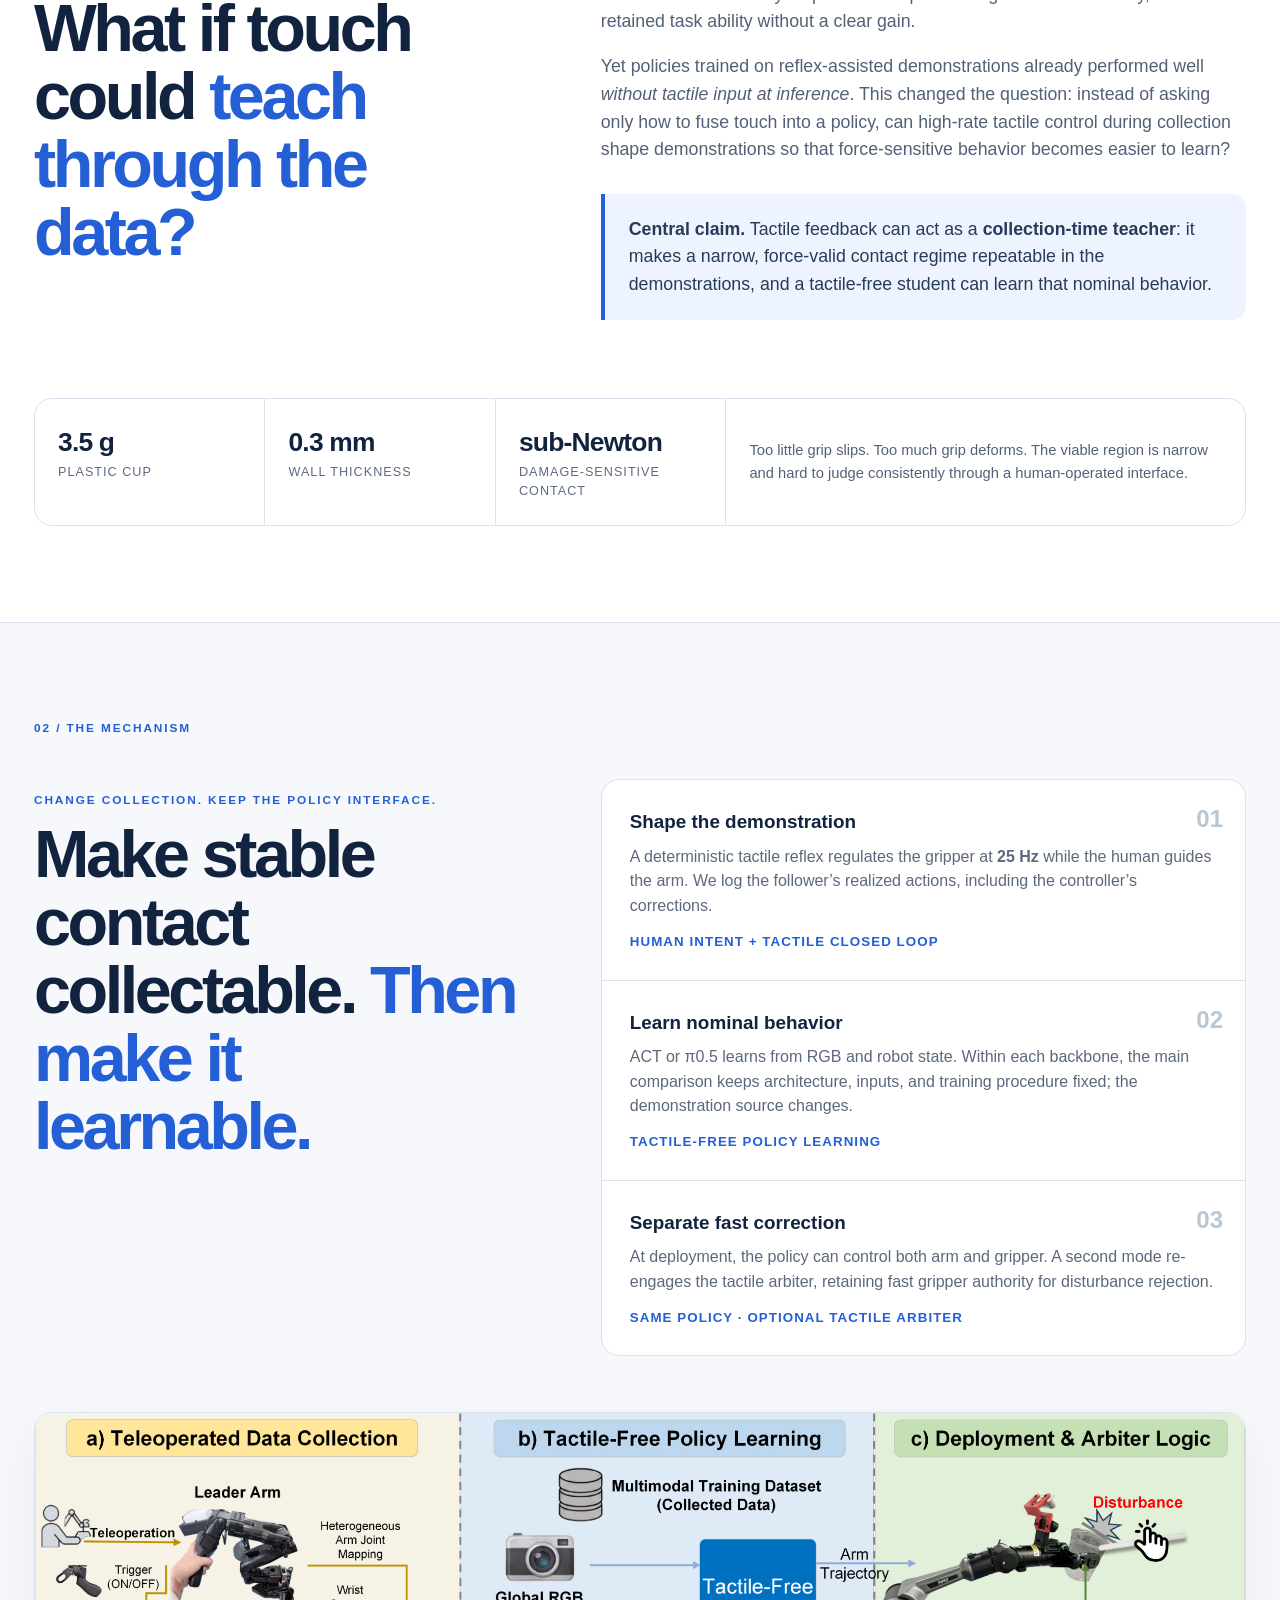
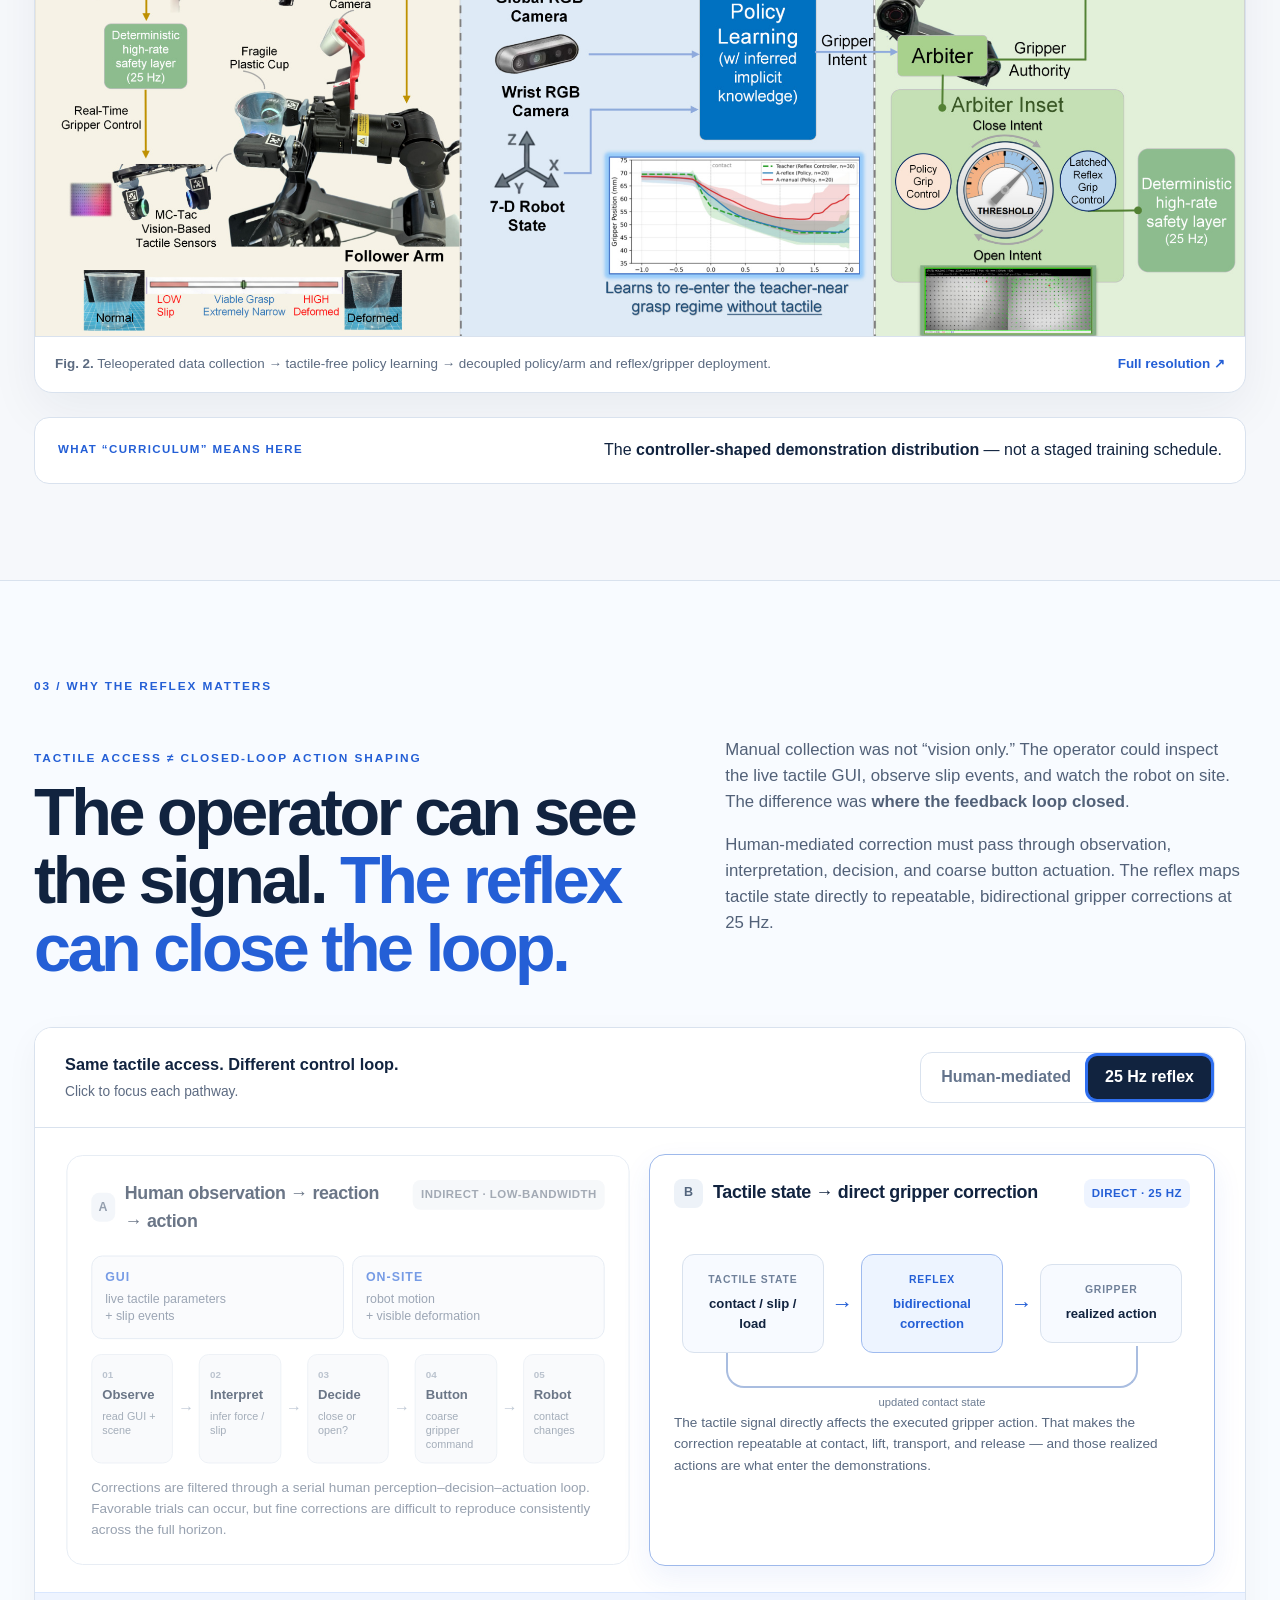
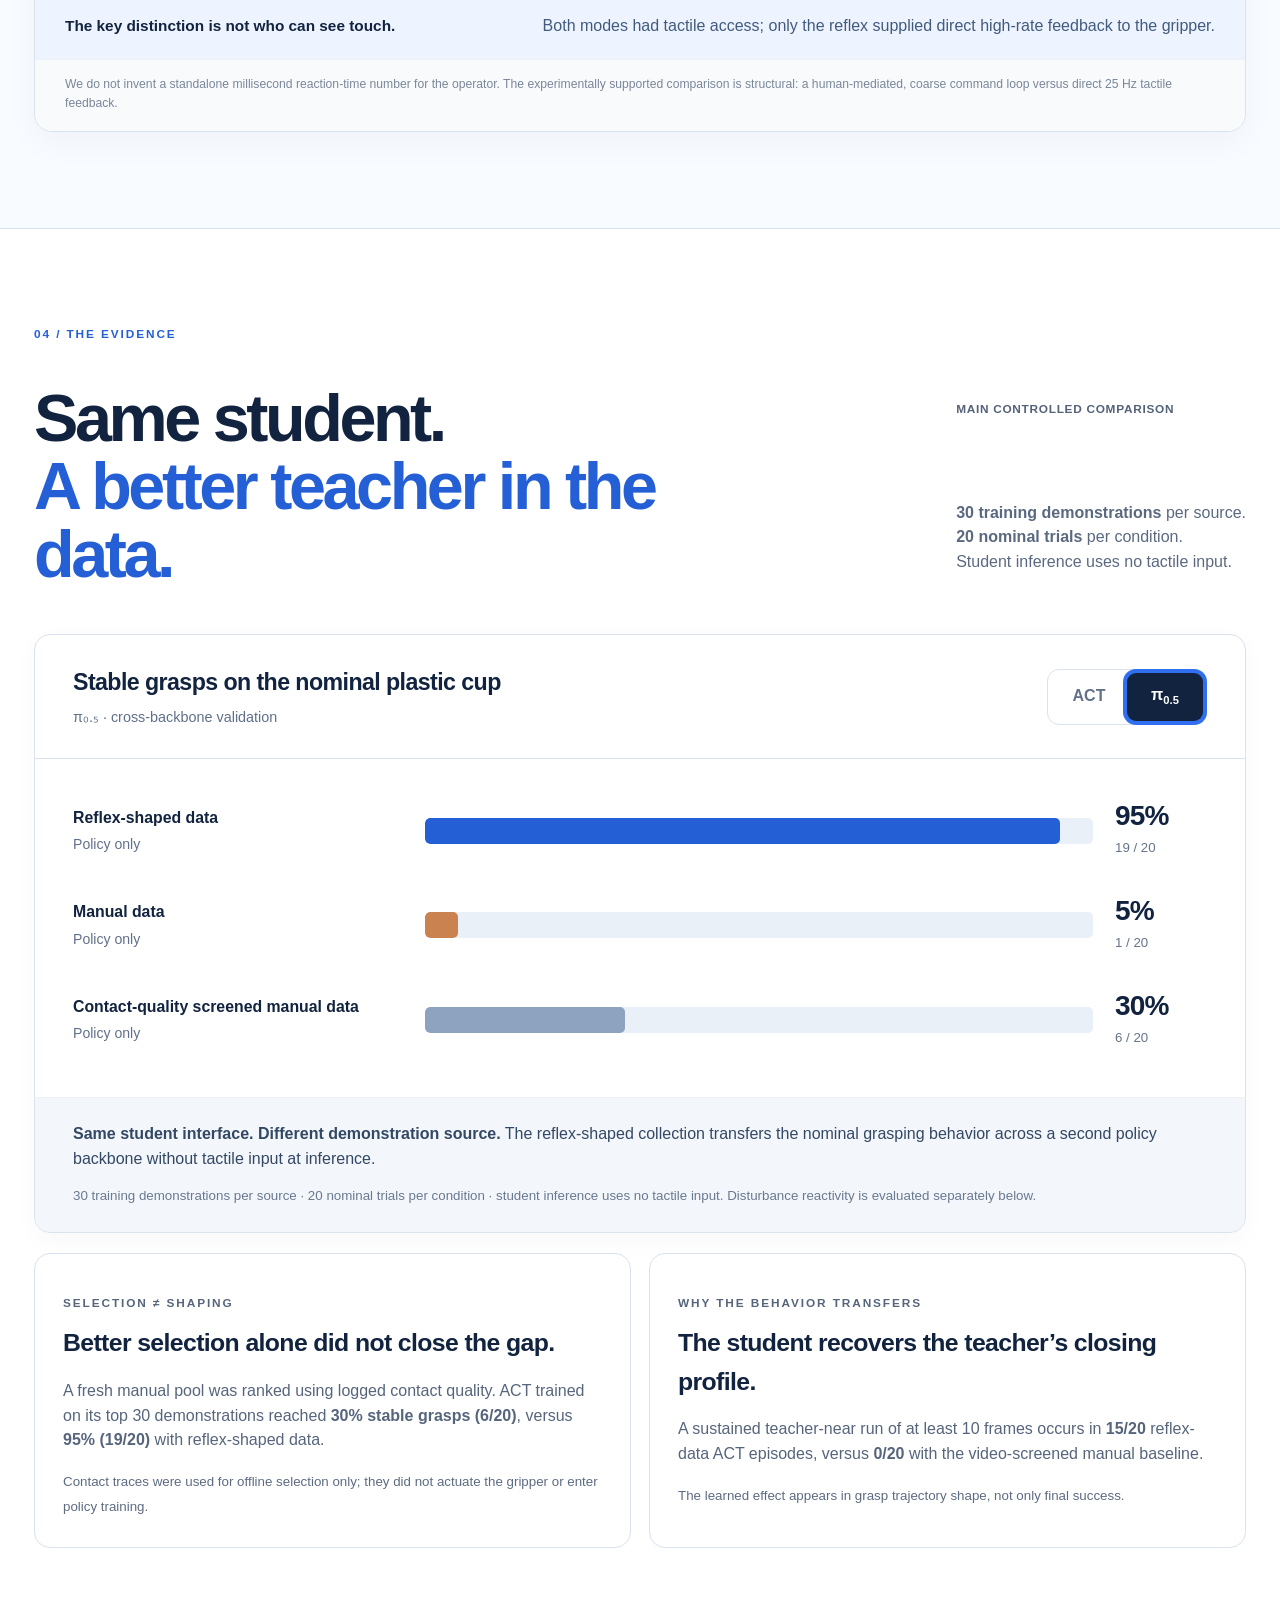
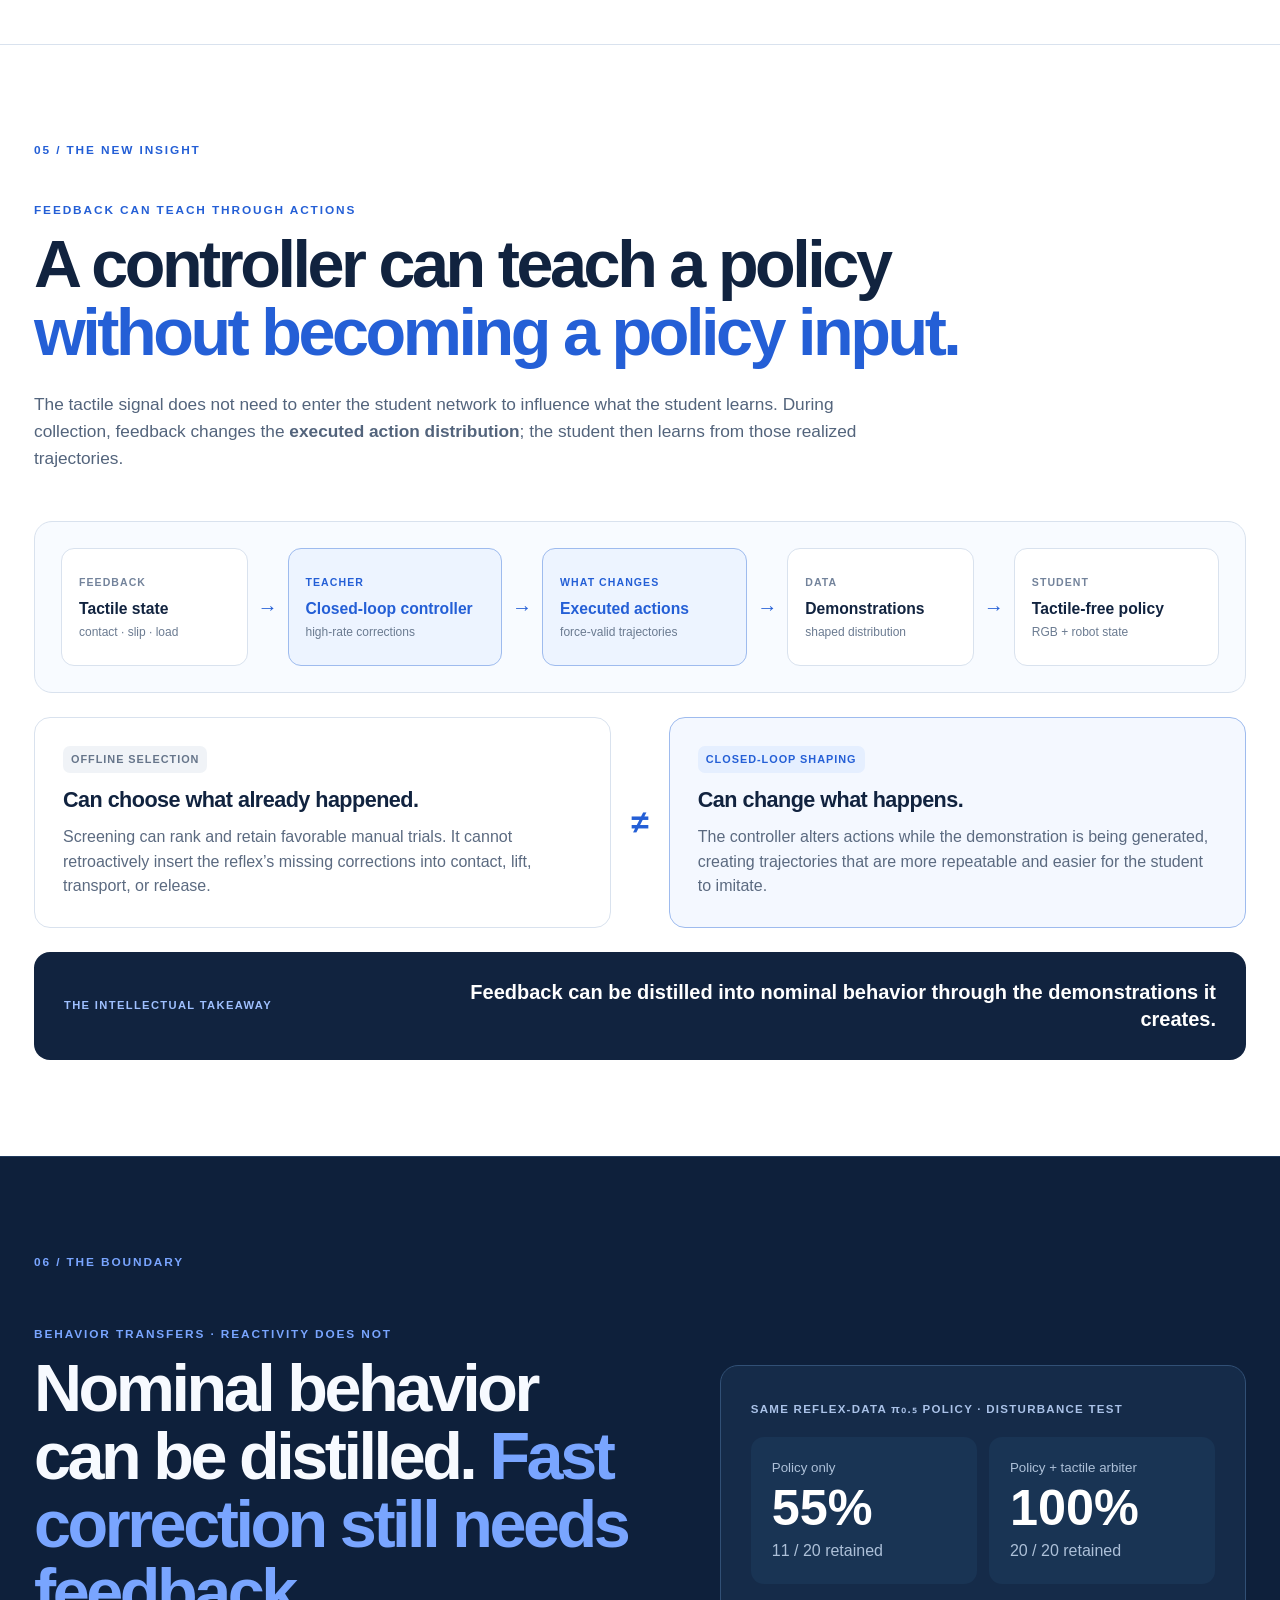
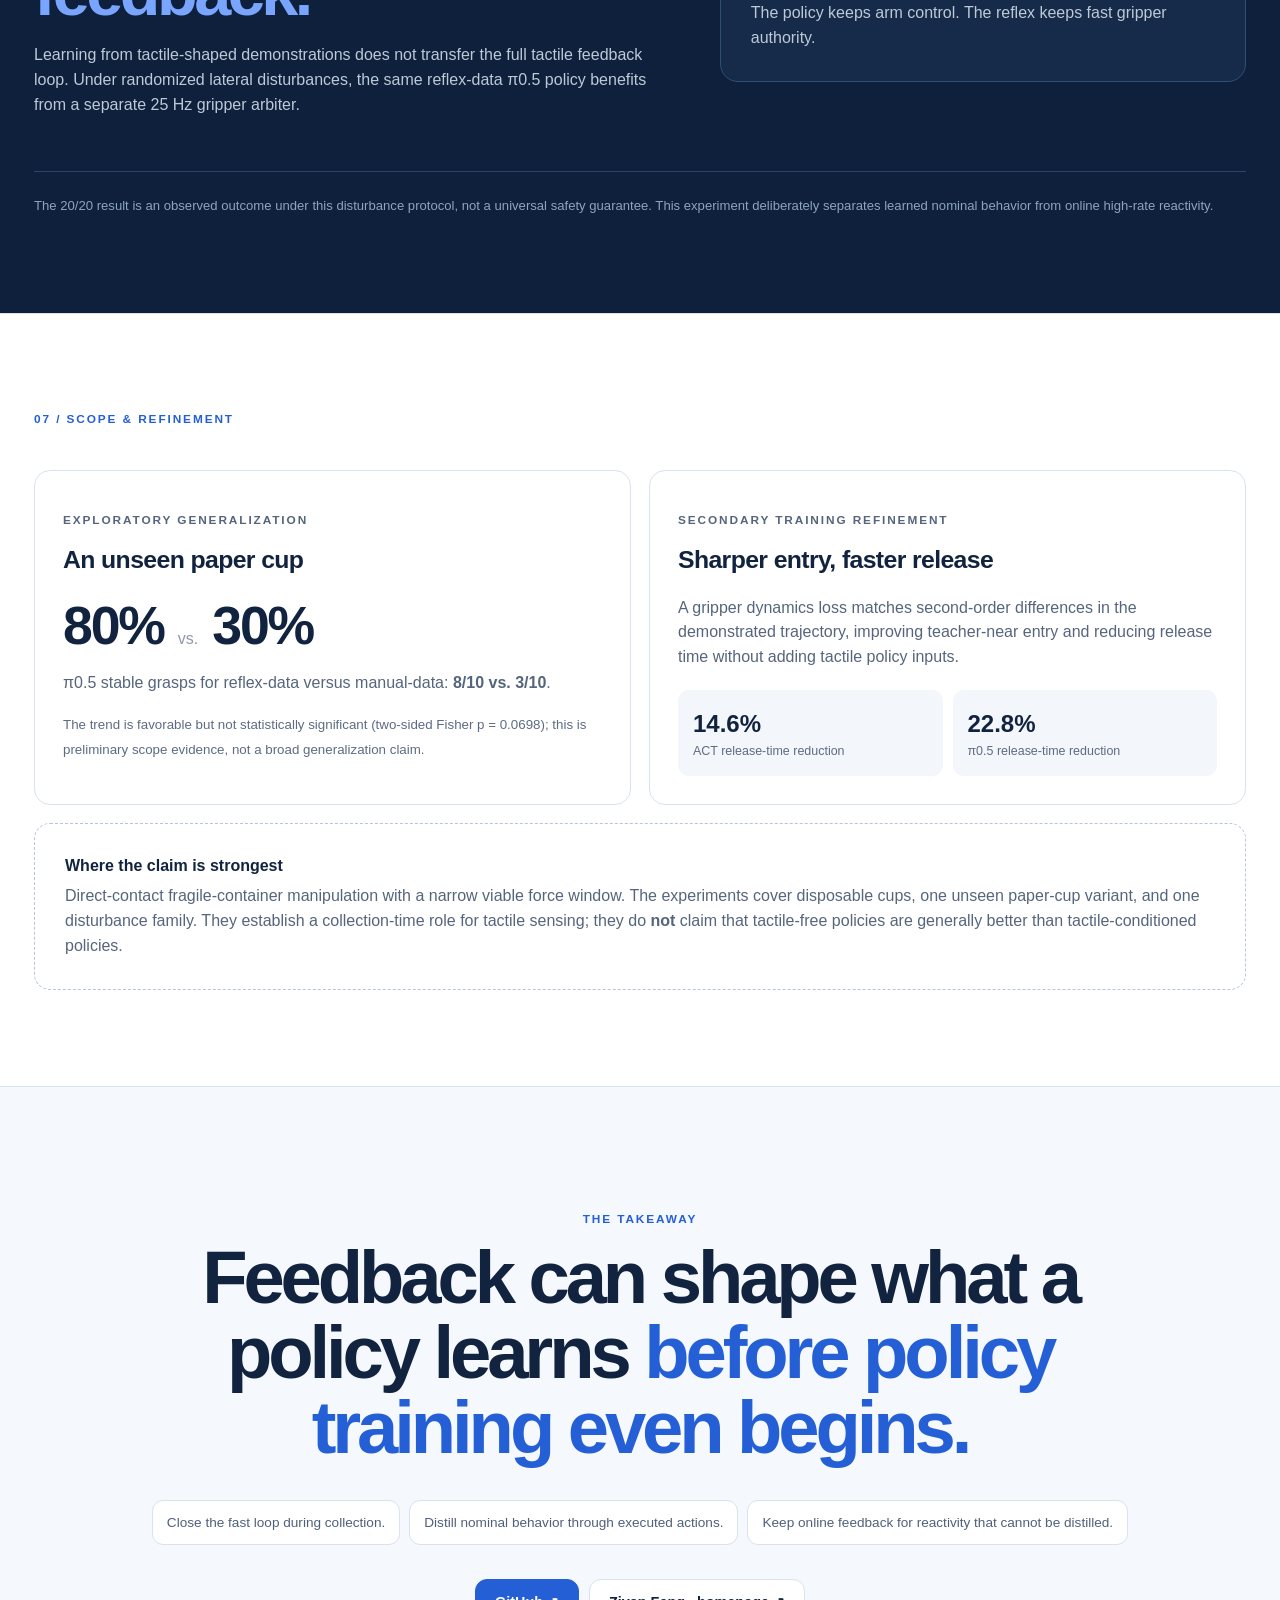
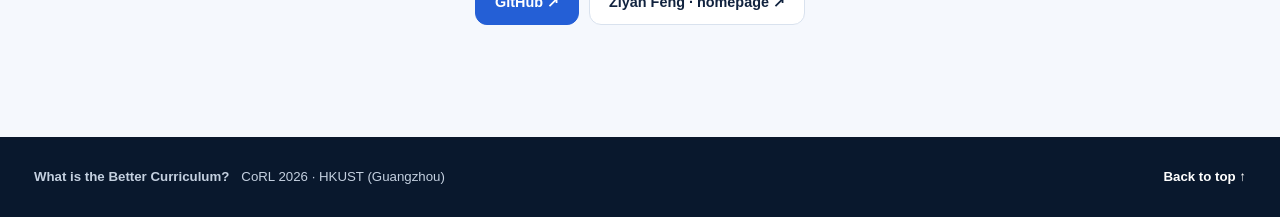
==== commit 5d9e5e60: "Link Better Curriculum arXiv paper from project page" ====
--- a/better-curriculum/index.html
+++ b/better-curriculum/index.html
@@ -41,9 +41,9 @@
       <p class="affiliation">The Hong Kong University of Science and Technology (Guangzhou)</p>
       <div class="hero-actions">
         <a class="button primary" href="#idea">Explore the project ↓</a>
-        <span class="button muted" aria-disabled="true">Paper · coming soon</span>
-      </div>
-      <p class="micro-note">* Corresponding author</p>
+        <a class="button secondary" href="https://arxiv.org/abs/2609.25887" target="_blank" rel="noopener">Paper · arXiv ↗</a>
+      </div>
+      <p class="micro-note">* Corresponding author · arXiv:2609.25887</p>
     </section>
 
     <figure class="hero-figure figure-card">
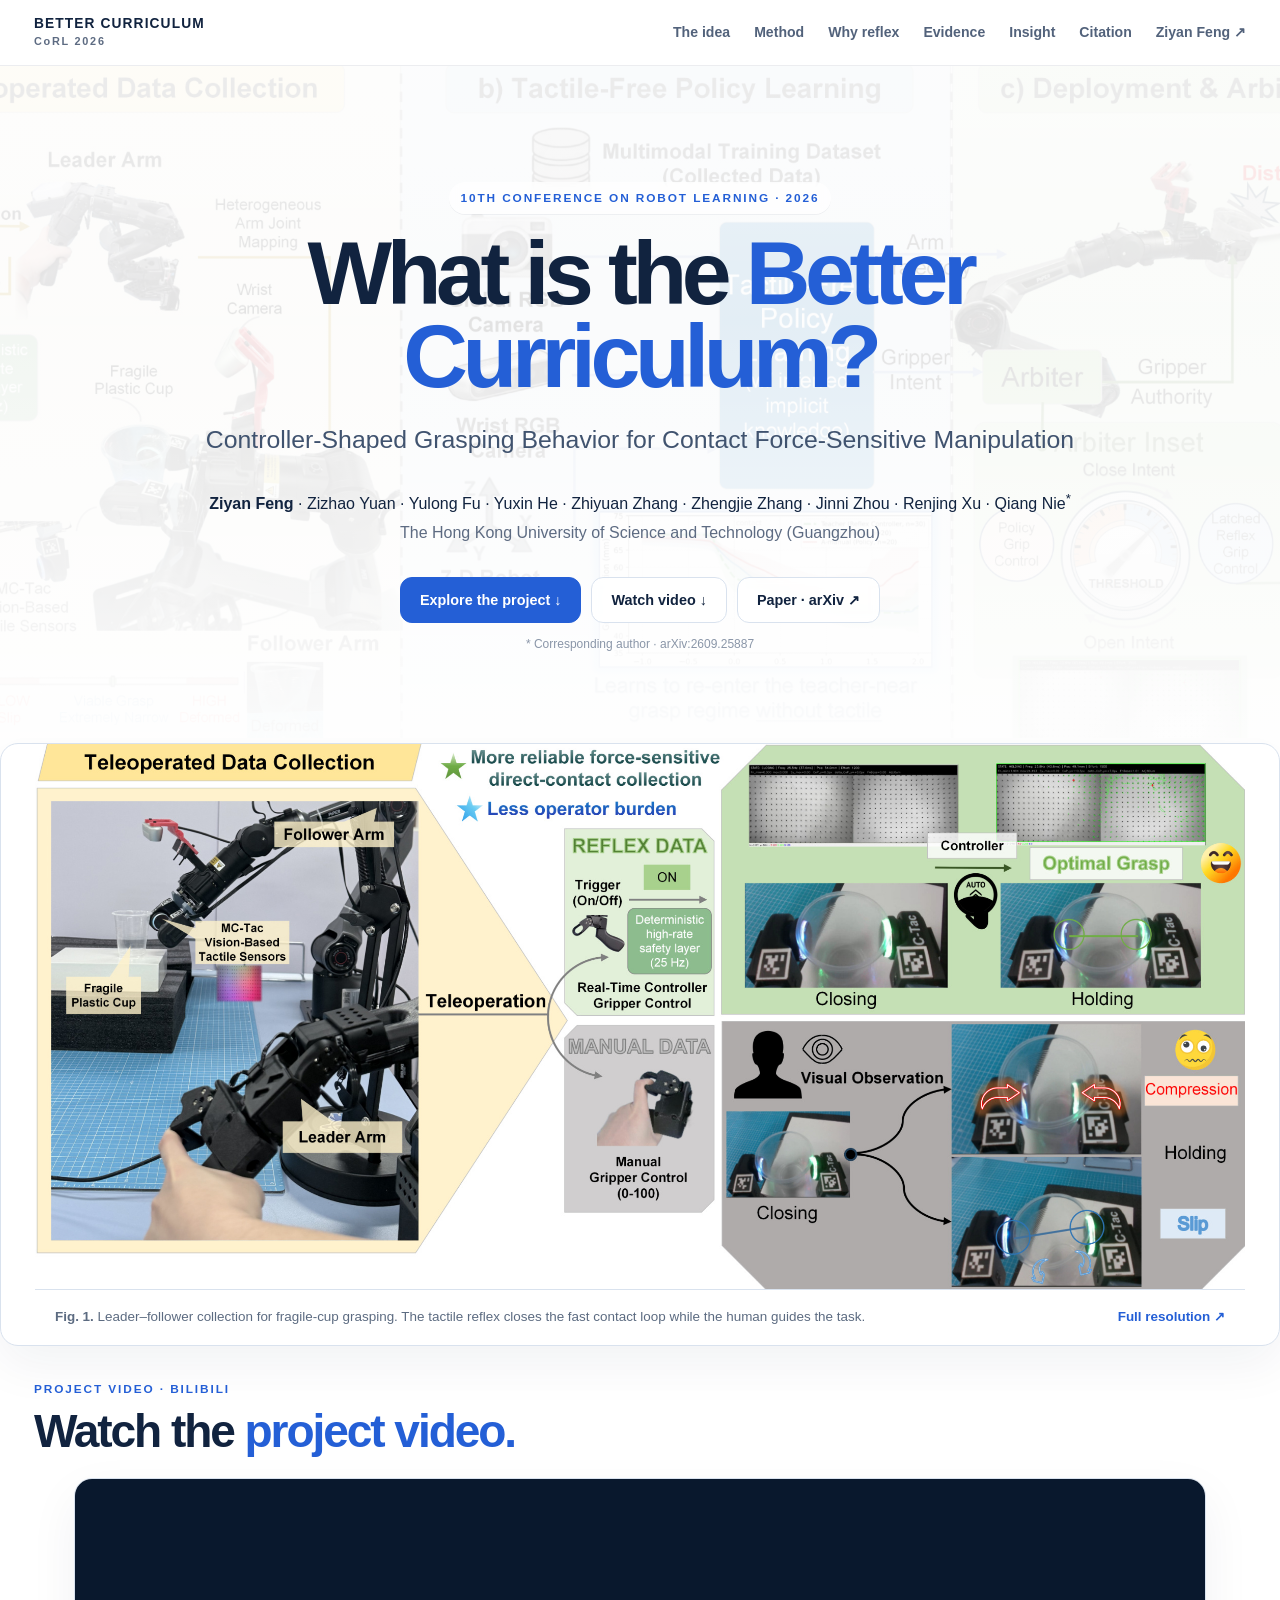
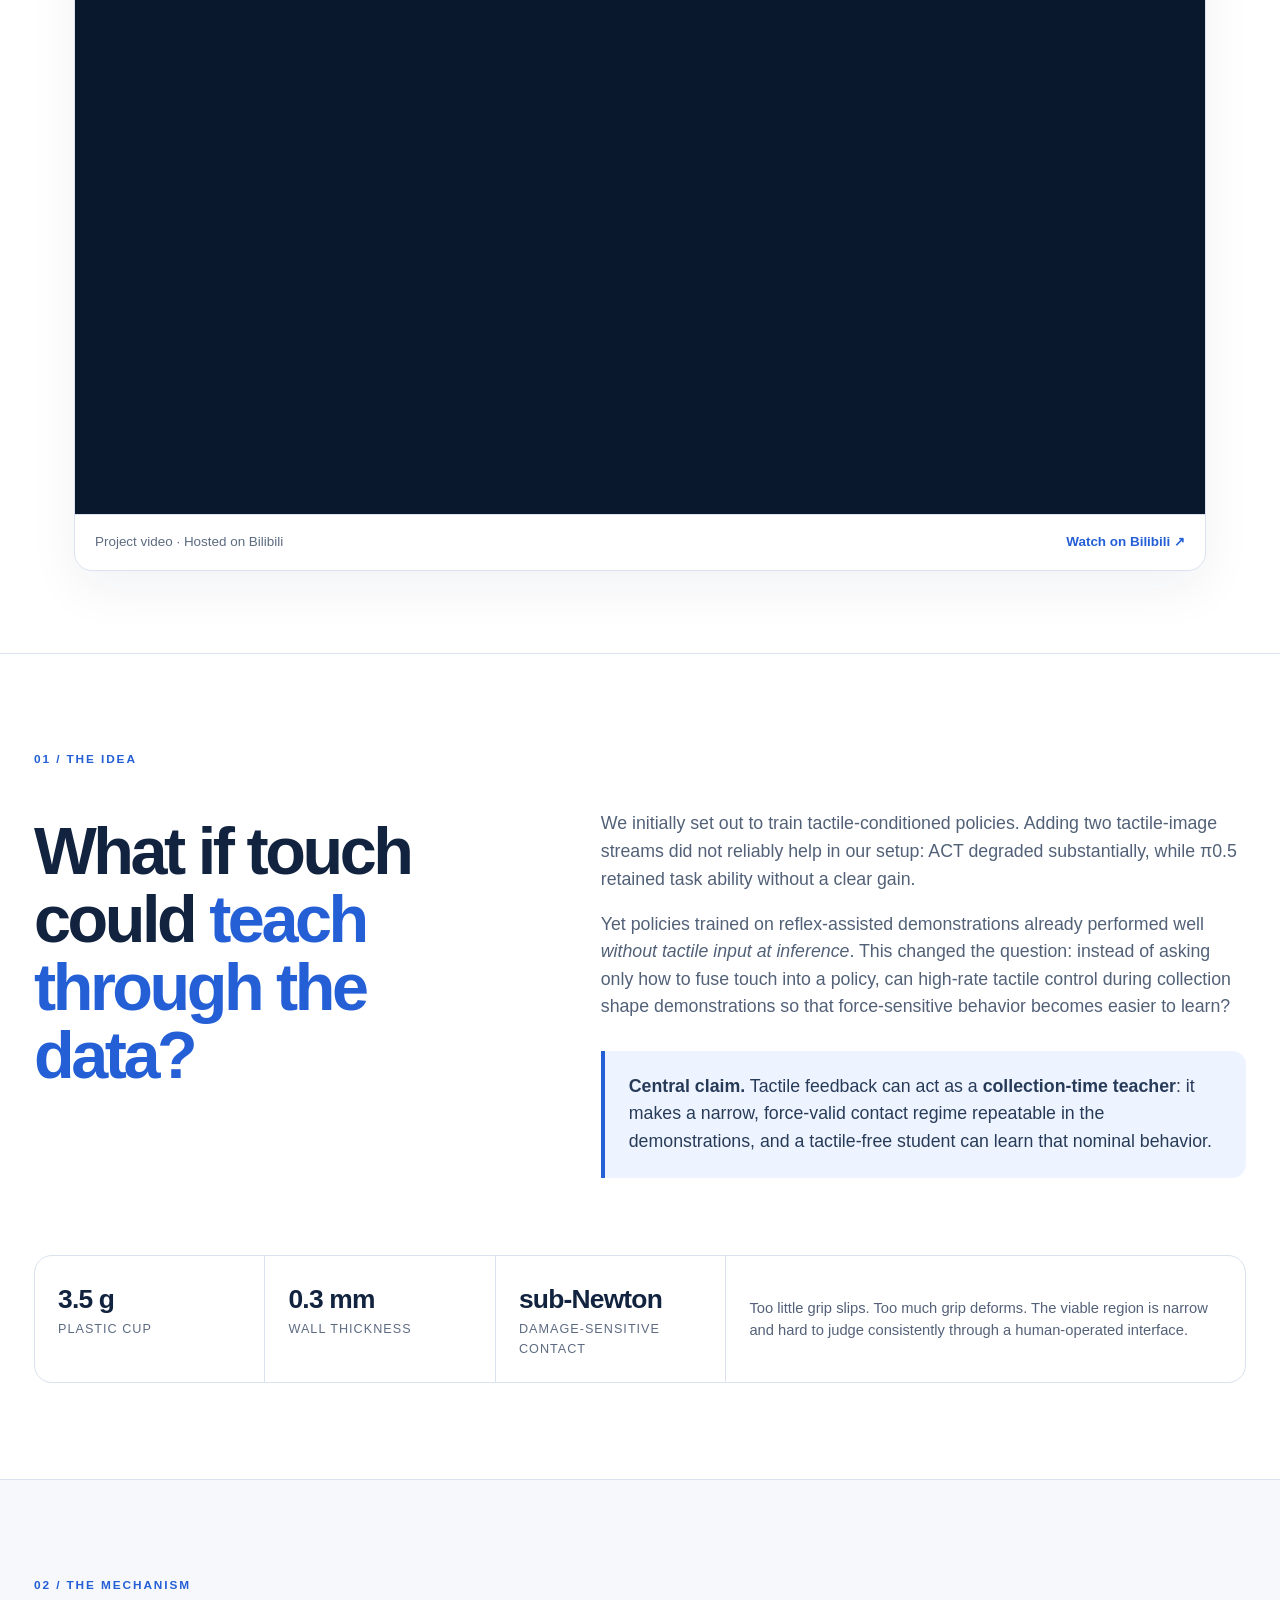
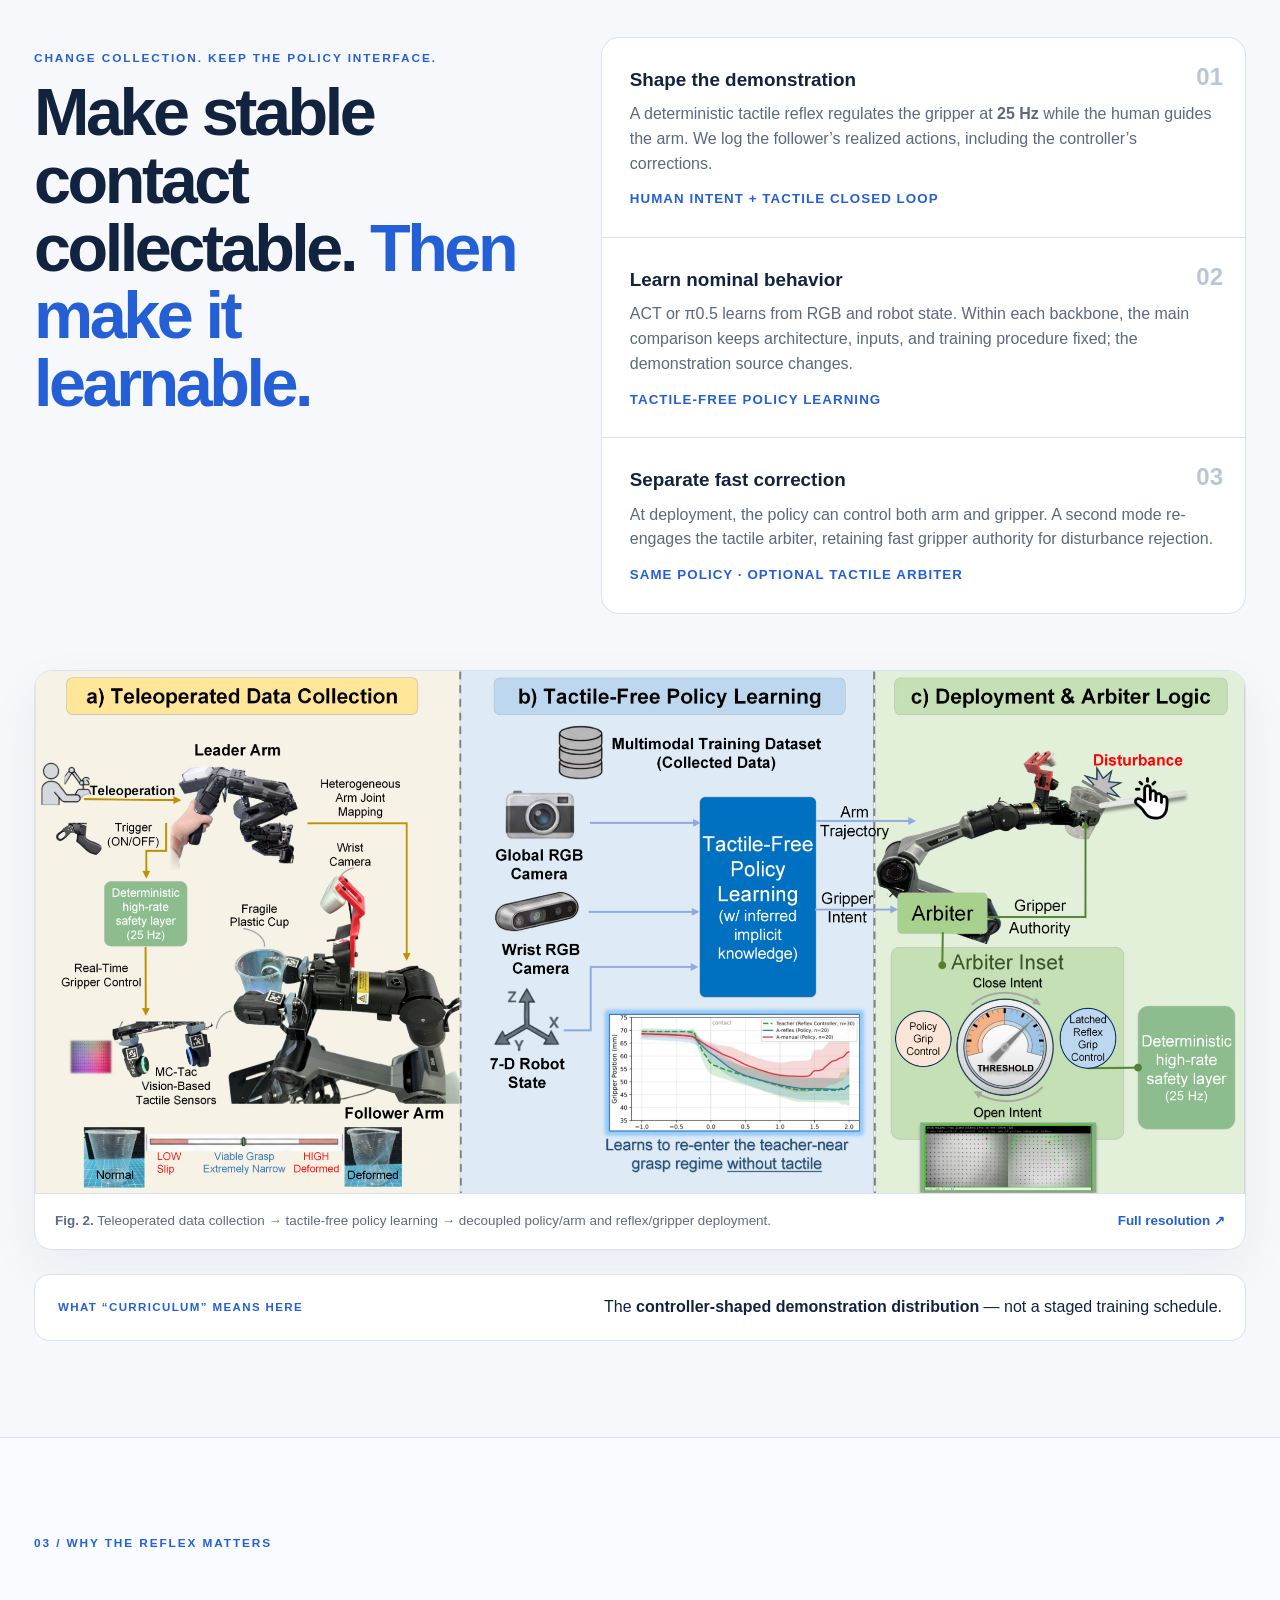
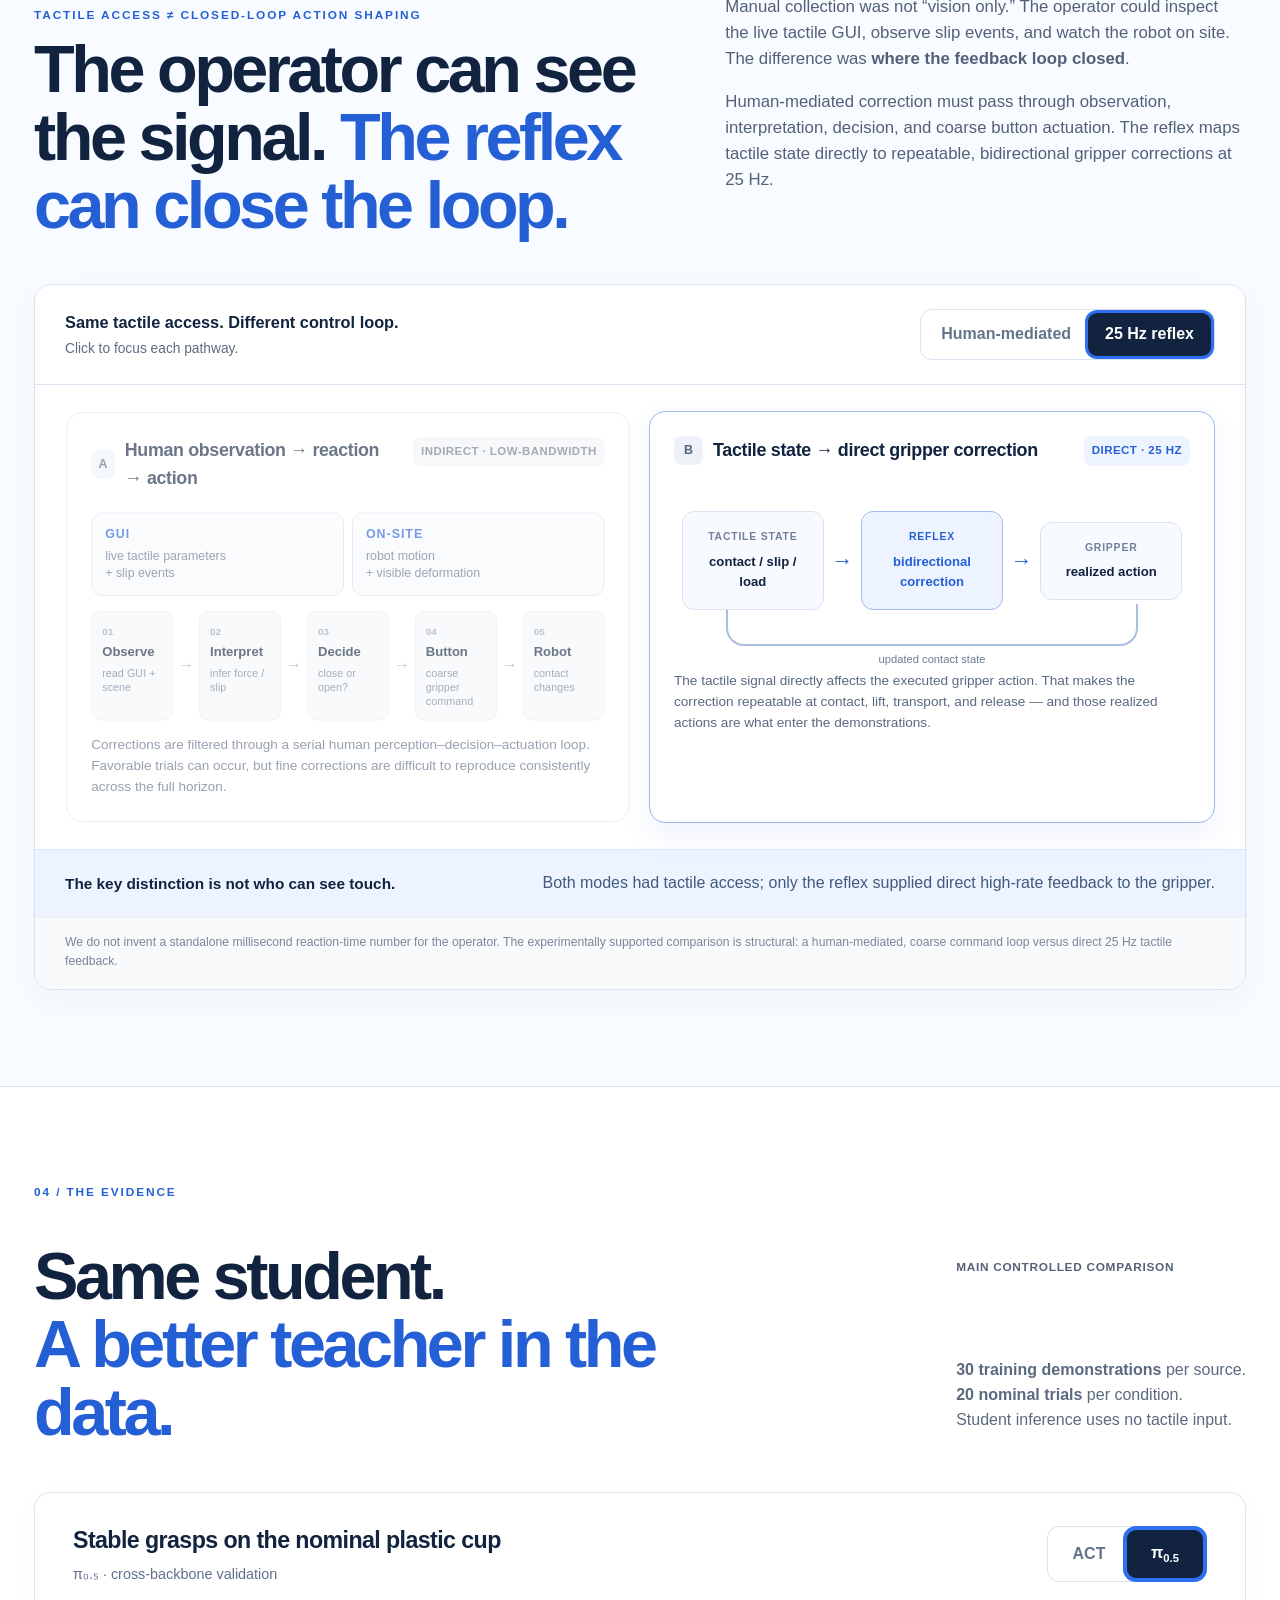
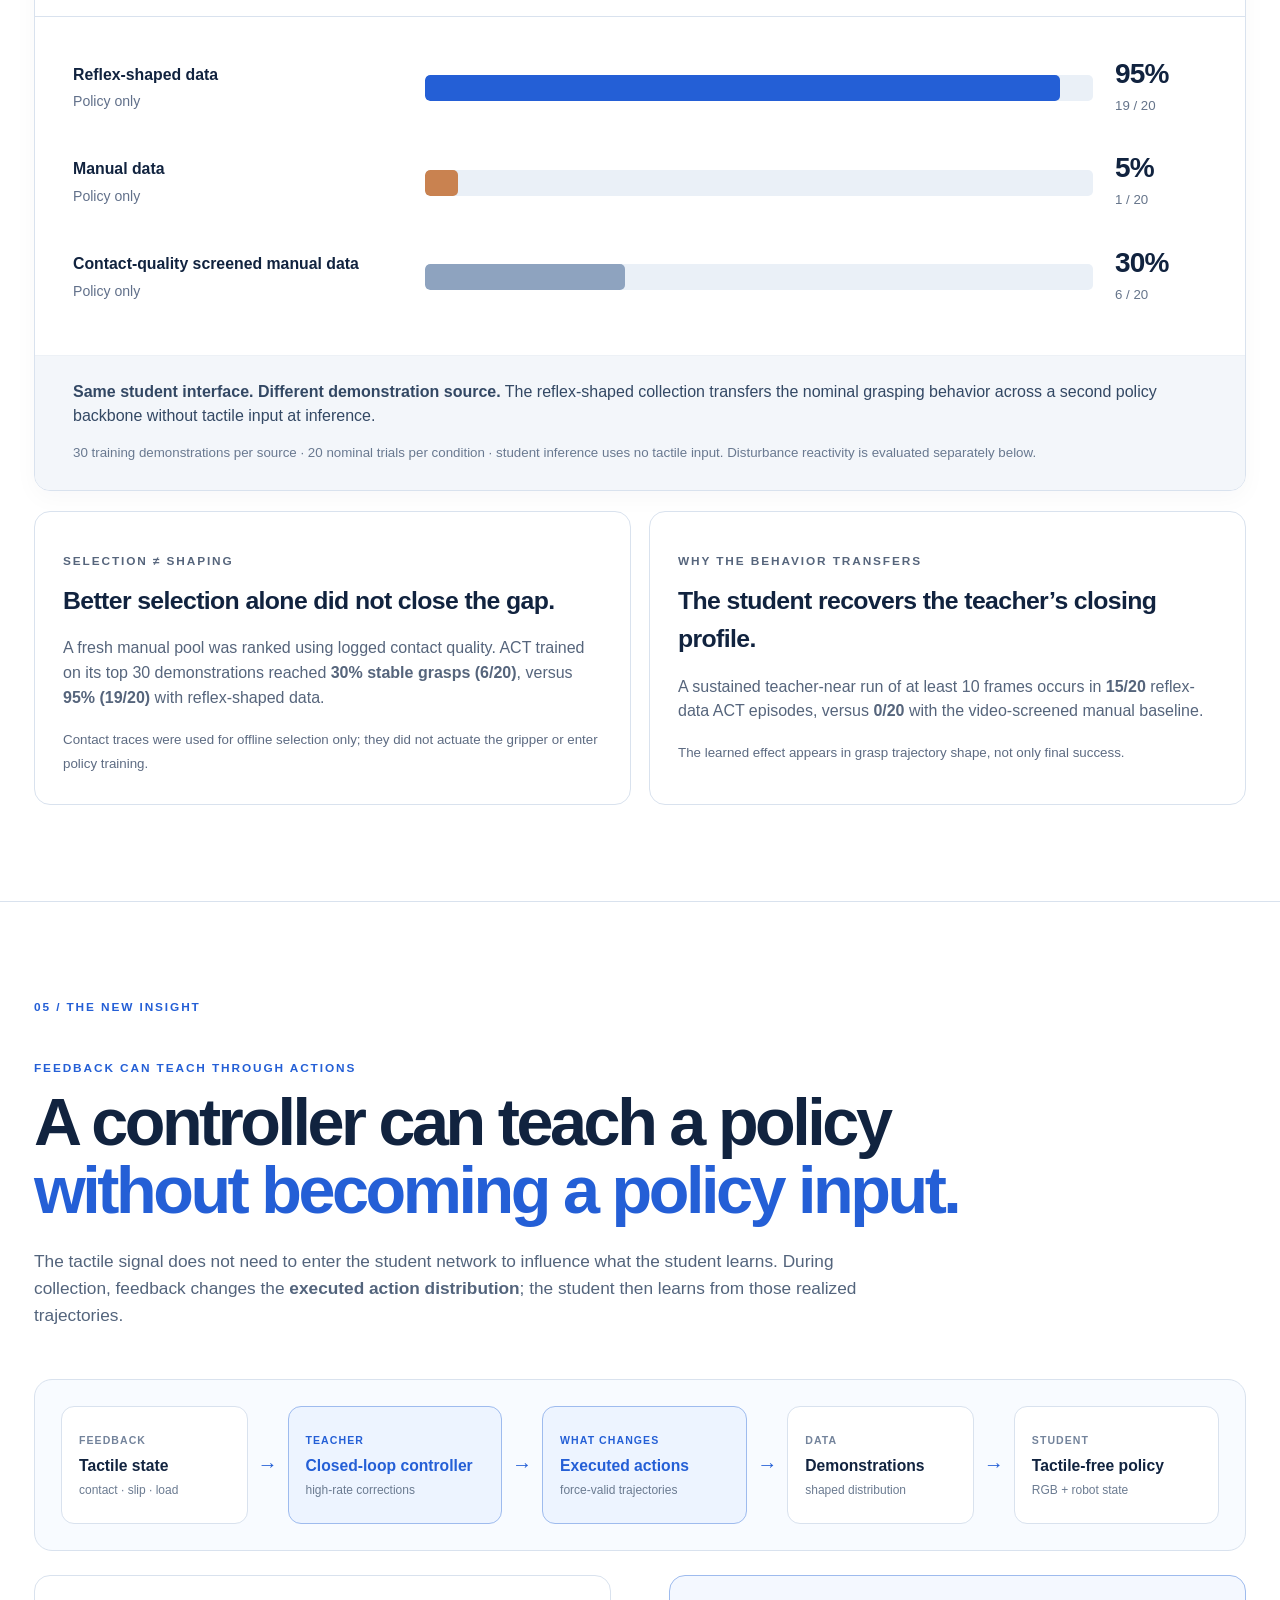
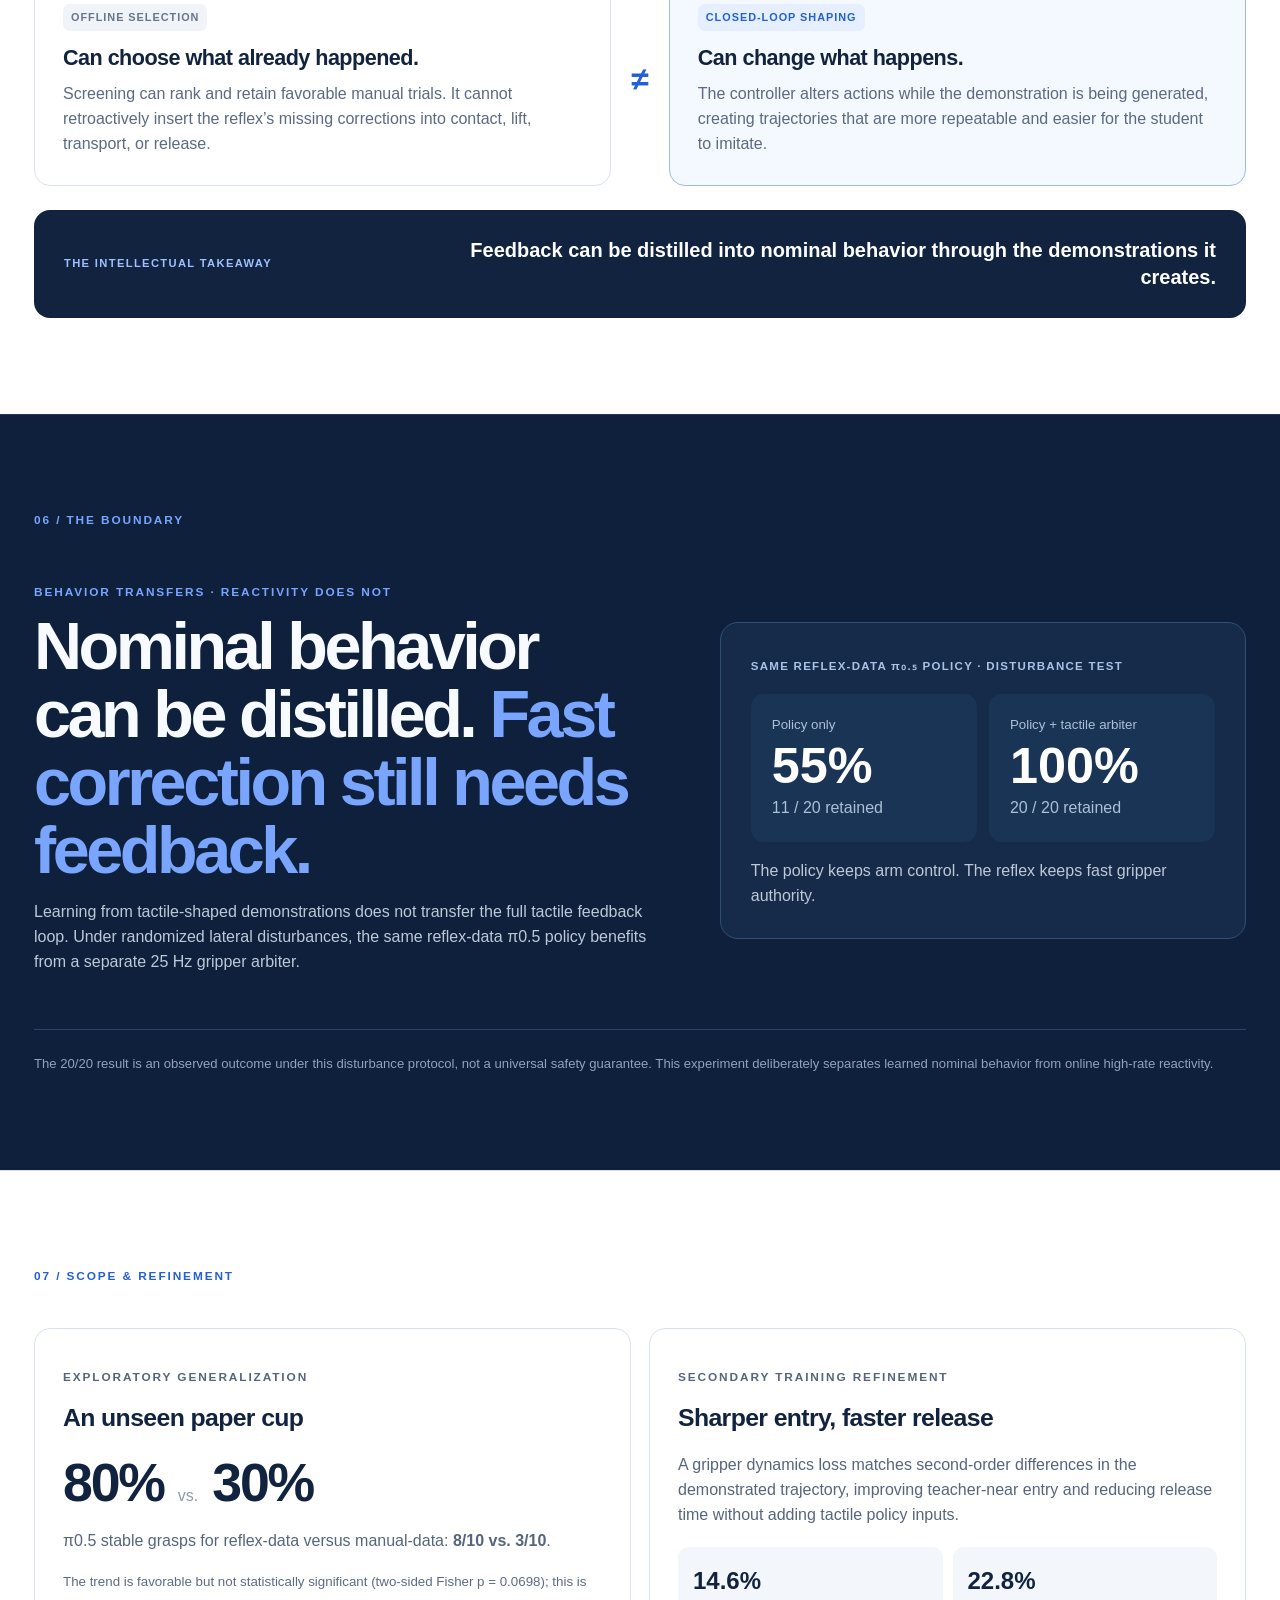
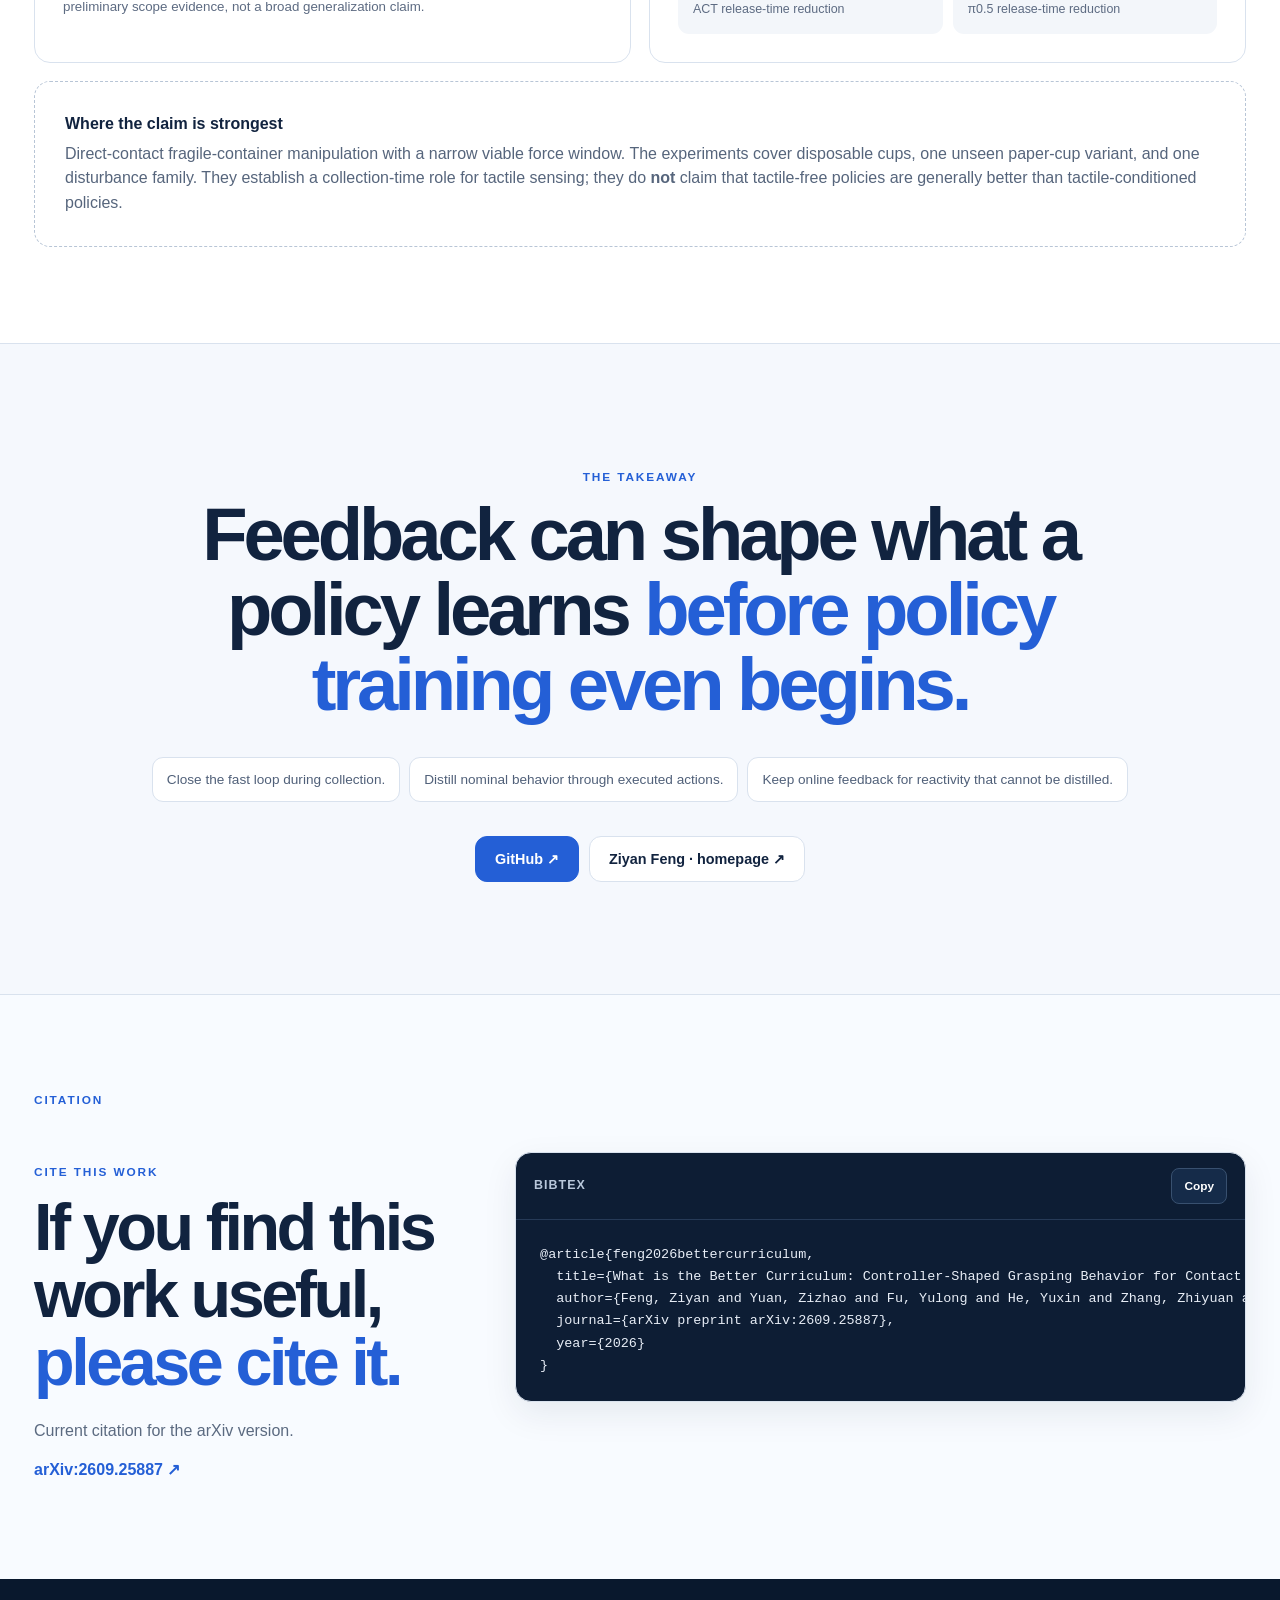
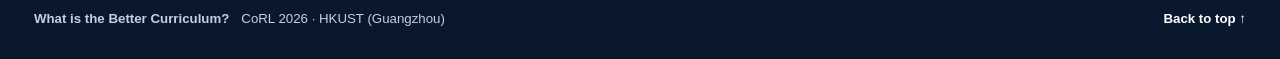
==== commit 88c60d14: "Embed Bilibili project video on Better Curriculum page" ====
--- a/better-curriculum/index.html
+++ b/better-curriculum/index.html
@@ -41,6 +41,7 @@
       <p class="affiliation">The Hong Kong University of Science and Technology (Guangzhou)</p>
       <div class="hero-actions">
         <a class="button primary" href="#idea">Explore the project ↓</a>
+        <a class="button secondary" href="#video">Watch video ↓</a>
         <a class="button secondary" href="https://arxiv.org/abs/2609.25887" target="_blank" rel="noopener">Paper · arXiv ↗</a>
       </div>
       <p class="micro-note">* Corresponding author · arXiv:2609.25887</p>
@@ -55,6 +56,29 @@
         <a href="../assets/images/corl-teaser.jpg" target="_blank" rel="noopener">Full resolution ↗</a>
       </figcaption>
     </figure>
+
+    <section class="project-video" id="video" aria-labelledby="video-heading">
+      <div class="project-video-header">
+        <p class="eyebrow">PROJECT VIDEO · BILIBILI</p>
+        <h2 id="video-heading">Watch the <span class="accent-text">project video.</span></h2>
+      </div>
+      <figure class="figure-card">
+        <div class="project-video-frame">
+          <iframe
+            src="https://player.bilibili.com/player.html?bvid=BV1Tw4z6bEyn&amp;autoplay=0&amp;danmaku=0&amp;poster=1"
+            title="What is the Better Curriculum? — project video on Bilibili"
+            loading="lazy"
+            scrolling="no"
+            allow="autoplay; fullscreen; picture-in-picture"
+            allowfullscreen
+            referrerpolicy="strict-origin-when-cross-origin"></iframe>
+        </div>
+        <figcaption>
+          <span>Project video · Hosted on Bilibili</span>
+          <a href="https://www.bilibili.com/video/BV1Tw4z6bEyn/" target="_blank" rel="noopener noreferrer">Watch on Bilibili ↗</a>
+        </figcaption>
+      </figure>
+    </section>
 
     <section class="section" id="idea">
       <div class="section-label">01 / THE IDEA</div>
--- a/better-curriculum/styles.css
+++ b/better-curriculum/styles.css
@@ -1 +1,14 @@
-:root{--paper:#fff;--paper-2:#f6f8fb;--ink:#11233f;--muted:#5d6b82;--line:#d9e2ee;--accent:#245fd6;--accent-2:#2f6ff0;--accent-soft:#eef4ff;--warm:#c98250;--slate:#8ea3bf;--track:#eaf0f7;--dark:#0e203b;--dark-2:#152b49;--white:#fff;--max:1420px;--radius:18px;--shadow:0 18px 50px rgba(17,35,63,.06)}*{box-sizing:border-box}html{scroll-behavior:smooth}body{margin:0;background:var(--paper);color:var(--ink);font-family:Inter,ui-sans-serif,-apple-system,BlinkMacSystemFont,"Segoe UI",Roboto,Helvetica,Arial,sans-serif;line-height:1.55;-webkit-font-smoothing:antialiased}a{color:inherit;text-decoration:none}button{font:inherit}img{display:block;max-width:100%;height:auto}.skip{position:absolute;left:-999px;top:8px;background:#fff;padding:10px 14px;border-radius:8px;z-index:99}.skip:focus{left:12px}.topbar{position:sticky;top:0;z-index:40;display:flex;justify-content:space-between;align-items:center;gap:24px;padding:17px max(34px,calc((100vw - var(--max))/2));background:rgba(255,255,255,.94);border-bottom:1px solid rgba(17,35,63,.08);backdrop-filter:blur(15px)}.wordmark{display:flex;flex-direction:column;line-height:1.05;font-weight:800;letter-spacing:.08em;font-size:.86rem;color:var(--ink)}.wordmark small{margin-top:5px;color:var(--muted);font-size:.68rem;letter-spacing:.16em}.topbar nav{display:flex;align-items:center;gap:24px;font-size:.88rem;font-weight:650}.topbar nav a{color:#52627b}.topbar nav a:hover{color:var(--accent)}main{overflow:hidden}.hero{max-width:var(--max);margin:0 auto;padding:116px 34px 58px;text-align:center}.hero-kicker,.eyebrow,.section-label{font-size:.74rem;font-weight:800;letter-spacing:.16em;text-transform:uppercase;color:var(--accent)}.hero h1{max-width:1100px;margin:18px auto 13px;font-size:clamp(3.3rem,7vw,7.3rem);line-height:.92;letter-spacing:-.06em;font-weight:720}.hero h1 span,.accent-text,.takeaway h2 span,.dark h2 span{color:var(--accent)}.subtitle{max-width:930px;margin:25px auto 0;font-size:clamp(1.12rem,2vw,1.55rem);line-height:1.45;color:#53627a}.authors{margin:31px auto 4px;font-size:1rem}.affiliation{margin:0;color:var(--muted)}.hero-actions{display:flex;justify-content:center;flex-wrap:wrap;gap:10px;margin-top:31px}.button{display:inline-flex;align-items:center;justify-content:center;min-height:46px;padding:0 19px;border:1px solid var(--line);border-radius:12px;font-size:.9rem;font-weight:750;transition:.2s ease}.button:hover{transform:translateY(-1px)}.button.primary{background:var(--accent);border-color:var(--accent);color:#fff}.button.primary:hover{background:#1e54c2;border-color:#1e54c2}.button.secondary{background:#fff}.button.muted{color:#7c899d;background:#f3f6fa;cursor:default}.micro-note{font-size:.75rem;color:#8a96a8}.hero-figure{max-width:var(--max);margin:5px auto 78px;padding:0 34px}.figure-card{background:#fff;border:1px solid var(--line);border-radius:var(--radius);overflow:hidden;box-shadow:var(--shadow)}.figure-card img{width:100%}.figure-card figcaption{display:flex;justify-content:space-between;gap:24px;padding:17px 20px;color:#5c6b81;font-size:.84rem;border-top:1px solid var(--line)}.figure-card figcaption a{white-space:nowrap;color:var(--accent);font-weight:700}.section{padding:96px max(34px,calc((100vw - var(--max))/2));border-top:1px solid var(--line)}.section.alt{background:var(--paper-2)}.section-label{margin-bottom:42px}.section-grid{display:grid;grid-template-columns:minmax(0,.86fr) minmax(0,1.14fr);gap:80px;align-items:start}.section h2{margin:8px 0 0;font-size:clamp(2.6rem,5.2vw,5.2rem);font-weight:680;line-height:1.02;letter-spacing:-.052em}.prose{color:#526178;font-size:1.05rem}.lead{font-size:1.11rem}.prose p:first-child{margin-top:0}.claim{margin-top:30px;padding:22px 24px;border-left:4px solid var(--accent);background:var(--accent-soft);border-radius:0 14px 14px 0;color:#273b59}.problem-strip{display:grid;grid-template-columns:repeat(3,1fr) 2.25fr;margin-top:60px;border:1px solid var(--line);border-radius:18px;overflow:hidden;background:#fff}.problem-strip>div{padding:23px;border-right:1px solid var(--line)}.problem-strip>div:last-child{border-right:0}.problem-strip b{display:block;font-size:1.65rem;letter-spacing:-.03em}.problem-strip span{display:block;color:var(--muted);font-size:.79rem;text-transform:uppercase;letter-spacing:.08em}.problem-strip .problem-text{display:flex;align-items:center;color:#536179;font-size:.92rem}.steps{display:grid;gap:1px;background:var(--line);border:1px solid var(--line);border-radius:18px;overflow:hidden}.steps article{position:relative;background:#fff;padding:27px 28px}.steps article>span{position:absolute;right:22px;top:20px;color:#b9c6d7;font-size:1.5rem;font-weight:800}.steps h3{margin:0 45px 8px 0;font-size:1.18rem}.steps p{margin:0;color:#5b687d}.steps small{display:block;margin-top:13px;color:var(--accent);font-weight:760;text-transform:uppercase;letter-spacing:.08em}.wide{max-width:var(--max);margin:56px auto 0}.definition{display:flex;align-items:center;justify-content:space-between;gap:24px;margin-top:24px;padding:20px 23px;border:1px solid var(--line);border-radius:15px;background:#fff}.definition span{font-size:.72rem;font-weight:800;letter-spacing:.12em;color:var(--accent)}.definition p{margin:0}.evidence-section{background:#fff}.evidence-intro{display:grid;grid-template-columns:minmax(0,1.2fr) minmax(300px,.8fr);gap:80px;align-items:start;margin-bottom:45px}.evidence-intro h2{margin:0}.evidence-context{justify-self:end;max-width:360px;padding-top:3px}.evidence-context .eyebrow{color:#536179;letter-spacing:.06em}.evidence-context p:last-child{margin:82px 0 0;color:#5b6980;font-size:1rem;line-height:1.55}.interactive-evidence{border:1px solid var(--line);border-radius:16px;overflow:hidden;background:#fff;box-shadow:0 7px 24px rgba(17,35,63,.03)}.evidence-card-head{display:flex;align-items:center;justify-content:space-between;gap:24px;padding:30px 38px;border-bottom:1px solid var(--line)}.evidence-card-head h3{margin:0 0 5px;font-size:1.45rem;letter-spacing:-.025em}.evidence-card-head p{margin:0;color:#60708a;font-size:.9rem}.model-switch{display:flex;align-items:center;padding:3px;border:1px solid var(--line);border-radius:12px;background:#fff}.model-switch button{min-width:76px;height:48px;padding:0 18px;border:0;border-radius:9px;background:transparent;color:#63728a;font-weight:700;cursor:pointer;transition:.18s ease}.model-switch button:hover{color:var(--ink);background:#f6f8fb}.model-switch button.active{background:var(--ink);color:#fff;box-shadow:0 0 0 4px var(--accent-2)}.model-switch sub{font-size:.7em}.evidence-bars{padding:24px 38px 30px}.evidence-row{display:grid;grid-template-columns:330px minmax(220px,1fr) 92px;gap:22px;align-items:center;padding:19px 0}.evidence-row-label strong,.evidence-row-label span,.evidence-score strong,.evidence-score span{display:block}.evidence-row-label strong{font-size:.99rem}.evidence-row-label span{margin-top:4px;color:#61708a;font-size:.88rem}.bar-track{position:relative;height:26px;border-radius:5px;background:var(--track);overflow:hidden}.bar-fill{height:100%;width:0;border-radius:5px;transition:width .42s cubic-bezier(.2,.75,.25,1)}.bar-fill.blue{background:var(--accent)}.bar-fill.warm{background:var(--warm)}.bar-fill.slate{background:var(--slate)}.evidence-score strong{font-size:1.75rem;line-height:1;letter-spacing:-.03em}.evidence-score span{margin-top:8px;color:#65748a;font-size:.83rem}.evidence-summary{padding:24px 38px 26px;background:#f3f6fa;border-top:1px solid #edf1f6}.evidence-summary p{margin:0;color:#334864}.evidence-summary small{display:block;margin-top:14px;color:#697990}.evidence-columns,.scope-grid{display:grid;grid-template-columns:1fr 1fr;gap:18px;margin-top:20px}.text-card,.scope-card{background:#fff;border:1px solid var(--line);border-radius:16px;padding:28px}.text-card h3,.scope-card h3{margin:7px 0 10px;font-size:1.55rem;letter-spacing:-.025em}.text-card p,.scope-card p{color:#56657c}.text-card small,.scope-card small{color:var(--muted)}.dark{background:var(--dark);color:#f7faff;border-color:#203a5c}.dark .section-label,.dark .eyebrow{color:#79a5ff}.dark h2 span{color:#79a5ff}.boundary-grid{display:grid;grid-template-columns:1.08fr .92fr;gap:68px;align-items:center}.boundary-grid p{color:#bec9d8}.disturbance-card{padding:30px;border:1px solid #315076;border-radius:18px;background:var(--dark-2)}.disturbance-card>span{font-size:.72rem;letter-spacing:.11em;font-weight:800;color:#aac2e8}.disturbance-row{display:grid;grid-template-columns:1fr 1fr;gap:12px;margin-top:16px}.disturbance-row>div{padding:21px;border-radius:13px;background:#193454}.disturbance-row small,.disturbance-row span{display:block;color:#adc0d8}.disturbance-row strong{display:block;margin:5px 0;font-size:3.15rem;line-height:1;color:#fff}.disturbance-card p{margin:17px 0 0}.caveat{max-width:var(--max);margin:38px auto 0;padding-top:24px;border-top:1px solid #294666;color:#8fa4bd!important;font-size:.82rem}.big-pair{display:flex;align-items:baseline;gap:14px;margin:19px 0}.big-pair b{font-size:3.35rem;line-height:1;letter-spacing:-.04em}.big-pair span{color:#8d9aab}.release-grid{display:grid;grid-template-columns:1fr 1fr;gap:10px;margin-top:20px}.release-grid div{padding:15px;border-radius:11px;background:#f3f6fa}.release-grid b,.release-grid span{display:block}.release-grid b{font-size:1.5rem}.release-grid span{font-size:.78rem;color:var(--muted)}.scope-note{margin-top:18px;padding:30px;border:1px dashed #b8c5d6;border-radius:16px}.scope-note h3{margin:0 0 5px;font-size:1rem}.scope-note p{margin:0;color:#56657c}.takeaway{padding:112px 34px;text-align:center;background:#f5f8fd;border-top:1px solid var(--line)}.takeaway h2{max-width:1040px;margin:12px auto 34px;font-size:clamp(2.7rem,5.8vw,5.35rem);font-weight:680;line-height:1.01;letter-spacing:-.055em}.takeaway-steps{display:flex;justify-content:center;gap:9px;flex-wrap:wrap}.takeaway-steps span{padding:11px 14px;border:1px solid var(--line);border-radius:11px;background:#fff;font-size:.85rem;color:#506079}.centered{margin-top:34px}footer{display:flex;justify-content:space-between;gap:20px;align-items:center;padding:30px max(34px,calc((100vw - var(--max))/2));background:#09182d;color:#c4d0e0;font-size:.83rem}footer div{display:flex;gap:12px;flex-wrap:wrap}footer a{color:#fff;font-weight:700}@media(max-width:1000px){.section-grid,.boundary-grid,.evidence-intro{grid-template-columns:1fr;gap:34px}.evidence-context{justify-self:start;max-width:600px}.evidence-context p:last-child{margin-top:18px}.evidence-row{grid-template-columns:250px minmax(160px,1fr) 82px}.problem-strip{grid-template-columns:1fr 1fr}.problem-strip>div:nth-child(2){border-right:0}.problem-strip .problem-text{grid-column:1/-1;border-top:1px solid var(--line)}.section{padding-top:76px;padding-bottom:76px}}@media(max-width:760px){.topbar nav a:not(:last-child){display:none}.hero{padding-top:84px}.metric-grid,.evidence-columns,.scope-grid{grid-template-columns:1fr}.figure-card figcaption{flex-direction:column;gap:8px}.definition{align-items:flex-start;flex-direction:column}.evidence-card-head{align-items:flex-start;flex-direction:column}.evidence-row{grid-template-columns:1fr 75px;gap:12px}.evidence-row-label{grid-column:1/-1}.bar-track{height:22px}.model-switch{align-self:flex-end}}@media(max-width:620px){.topbar{padding:14px 18px}.wordmark{font-size:.76rem}.hero{padding-left:18px;padding-right:18px}.hero h1{font-size:3.4rem}.section{padding-left:18px;padding-right:18px}.hero-figure{padding-left:18px;padding-right:18px}.problem-strip{grid-template-columns:1fr}.problem-strip>div{border-right:0;border-bottom:1px solid var(--line)}.problem-strip>div:last-child{border-bottom:0}.problem-strip .problem-text{grid-column:auto;border-top:0}.evidence-card-head,.evidence-bars,.evidence-summary{padding-left:20px;padding-right:20px}.evidence-row{padding:16px 0}.disturbance-row,.release-grid{grid-template-columns:1fr}.takeaway{padding:82px 18px}footer{align-items:flex-start;flex-direction:column;padding-left:18px;padding-right:18px}}+:root{--paper:#fff;--paper-2:#f6f8fb;--ink:#11233f;--muted:#5d6b82;--line:#d9e2ee;--accent:#245fd6;--accent-2:#2f6ff0;--accent-soft:#eef4ff;--warm:#c98250;--slate:#8ea3bf;--track:#eaf0f7;--dark:#0e203b;--dark-2:#152b49;--white:#fff;--max:1420px;--radius:18px;--shadow:0 18px 50px rgba(17,35,63,.06)}*{box-sizing:border-box}html{scroll-behavior:smooth}body{margin:0;background:var(--paper);color:var(--ink);font-family:Inter,ui-sans-serif,-apple-system,BlinkMacSystemFont,"Segoe UI",Roboto,Helvetica,Arial,sans-serif;line-height:1.55;-webkit-font-smoothing:antialiased}a{color:inherit;text-decoration:none}button{font:inherit}img{display:block;max-width:100%;height:auto}.skip{position:absolute;left:-999px;top:8px;background:#fff;padding:10px 14px;border-radius:8px;z-index:99}.skip:focus{left:12px}.topbar{position:sticky;top:0;z-index:40;display:flex;justify-content:space-between;align-items:center;gap:24px;padding:17px max(34px,calc((100vw - var(--max))/2));background:rgba(255,255,255,.94);border-bottom:1px solid rgba(17,35,63,.08);backdrop-filter:blur(15px)}.wordmark{display:flex;flex-direction:column;line-height:1.05;font-weight:800;letter-spacing:.08em;font-size:.86rem;color:var(--ink)}.wordmark small{margin-top:5px;color:var(--muted);font-size:.68rem;letter-spacing:.16em}.topbar nav{display:flex;align-items:center;gap:24px;font-size:.88rem;font-weight:650}.topbar nav a{color:#52627b}.topbar nav a:hover{color:var(--accent)}main{overflow:hidden}.hero{max-width:var(--max);margin:0 auto;padding:116px 34px 58px;text-align:center}.hero-kicker,.eyebrow,.section-label{font-size:.74rem;font-weight:800;letter-spacing:.16em;text-transform:uppercase;color:var(--accent)}.hero h1{max-width:1100px;margin:18px auto 13px;font-size:clamp(3.3rem,7vw,7.3rem);line-height:.92;letter-spacing:-.06em;font-weight:720}.hero h1 span,.accent-text,.takeaway h2 span,.dark h2 span{color:var(--accent)}.subtitle{max-width:930px;margin:25px auto 0;font-size:clamp(1.12rem,2vw,1.55rem);line-height:1.45;color:#53627a}.authors{margin:31px auto 4px;font-size:1rem}.affiliation{margin:0;color:var(--muted)}.hero-actions{display:flex;justify-content:center;flex-wrap:wrap;gap:10px;margin-top:31px}.button{display:inline-flex;align-items:center;justify-content:center;min-height:46px;padding:0 19px;border:1px solid var(--line);border-radius:12px;font-size:.9rem;font-weight:750;transition:.2s ease}.button:hover{transform:translateY(-1px)}.button.primary{background:var(--accent);border-color:var(--accent);color:#fff}.button.primary:hover{background:#1e54c2;border-color:#1e54c2}.button.secondary{background:#fff}.button.muted{color:#7c899d;background:#f3f6fa;cursor:default}.micro-note{font-size:.75rem;color:#8a96a8}.hero-figure{max-width:var(--max);margin:5px auto 78px;padding:0 34px}.figure-card{background:#fff;border:1px solid var(--line);border-radius:var(--radius);overflow:hidden;box-shadow:var(--shadow)}.figure-card img{width:100%}.figure-card figcaption{display:flex;justify-content:space-between;gap:24px;padding:17px 20px;color:#5c6b81;font-size:.84rem;border-top:1px solid var(--line)}.figure-card figcaption a{white-space:nowrap;color:var(--accent);font-weight:700}.section{padding:96px max(34px,calc((100vw - var(--max))/2));border-top:1px solid var(--line)}.section.alt{background:var(--paper-2)}.section-label{margin-bottom:42px}.section-grid{display:grid;grid-template-columns:minmax(0,.86fr) minmax(0,1.14fr);gap:80px;align-items:start}.section h2{margin:8px 0 0;font-size:clamp(2.6rem,5.2vw,5.2rem);font-weight:680;line-height:1.02;letter-spacing:-.052em}.prose{color:#526178;font-size:1.05rem}.lead{font-size:1.11rem}.prose p:first-child{margin-top:0}.claim{margin-top:30px;padding:22px 24px;border-left:4px solid var(--accent);background:var(--accent-soft);border-radius:0 14px 14px 0;color:#273b59}.problem-strip{display:grid;grid-template-columns:repeat(3,1fr) 2.25fr;margin-top:60px;border:1px solid var(--line);border-radius:18px;overflow:hidden;background:#fff}.problem-strip>div{padding:23px;border-right:1px solid var(--line)}.problem-strip>div:last-child{border-right:0}.problem-strip b{display:block;font-size:1.65rem;letter-spacing:-.03em}.problem-strip span{display:block;color:var(--muted);font-size:.79rem;text-transform:uppercase;letter-spacing:.08em}.problem-strip .problem-text{display:flex;align-items:center;color:#536179;font-size:.92rem}.steps{display:grid;gap:1px;background:var(--line);border:1px solid var(--line);border-radius:18px;overflow:hidden}.steps article{position:relative;background:#fff;padding:27px 28px}.steps article>span{position:absolute;right:22px;top:20px;color:#b9c6d7;font-size:1.5rem;font-weight:800}.steps h3{margin:0 45px 8px 0;font-size:1.18rem}.steps p{margin:0;color:#5b687d}.steps small{display:block;margin-top:13px;color:var(--accent);font-weight:760;text-transform:uppercase;letter-spacing:.08em}.wide{max-width:var(--max);margin:56px auto 0}.definition{display:flex;align-items:center;justify-content:space-between;gap:24px;margin-top:24px;padding:20px 23px;border:1px solid var(--line);border-radius:15px;background:#fff}.definition span{font-size:.72rem;font-weight:800;letter-spacing:.12em;color:var(--accent)}.definition p{margin:0}.evidence-section{background:#fff}.evidence-intro{display:grid;grid-template-columns:minmax(0,1.2fr) minmax(300px,.8fr);gap:80px;align-items:start;margin-bottom:45px}.evidence-intro h2{margin:0}.evidence-context{justify-self:end;max-width:360px;padding-top:3px}.evidence-context .eyebrow{color:#536179;letter-spacing:.06em}.evidence-context p:last-child{margin:82px 0 0;color:#5b6980;font-size:1rem;line-height:1.55}.interactive-evidence{border:1px solid var(--line);border-radius:16px;overflow:hidden;background:#fff;box-shadow:0 7px 24px rgba(17,35,63,.03)}.evidence-card-head{display:flex;align-items:center;justify-content:space-between;gap:24px;padding:30px 38px;border-bottom:1px solid var(--line)}.evidence-card-head h3{margin:0 0 5px;font-size:1.45rem;letter-spacing:-.025em}.evidence-card-head p{margin:0;color:#60708a;font-size:.9rem}.model-switch{display:flex;align-items:center;padding:3px;border:1px solid var(--line);border-radius:12px;background:#fff}.model-switch button{min-width:76px;height:48px;padding:0 18px;border:0;border-radius:9px;background:transparent;color:#63728a;font-weight:700;cursor:pointer;transition:.18s ease}.model-switch button:hover{color:var(--ink);background:#f6f8fb}.model-switch button.active{background:var(--ink);color:#fff;box-shadow:0 0 0 4px var(--accent-2)}.model-switch sub{font-size:.7em}.evidence-bars{padding:24px 38px 30px}.evidence-row{display:grid;grid-template-columns:330px minmax(220px,1fr) 92px;gap:22px;align-items:center;padding:19px 0}.evidence-row-label strong,.evidence-row-label span,.evidence-score strong,.evidence-score span{display:block}.evidence-row-label strong{font-size:.99rem}.evidence-row-label span{margin-top:4px;color:#61708a;font-size:.88rem}.bar-track{position:relative;height:26px;border-radius:5px;background:var(--track);overflow:hidden}.bar-fill{height:100%;width:0;border-radius:5px;transition:width .42s cubic-bezier(.2,.75,.25,1)}.bar-fill.blue{background:var(--accent)}.bar-fill.warm{background:var(--warm)}.bar-fill.slate{background:var(--slate)}.evidence-score strong{font-size:1.75rem;line-height:1;letter-spacing:-.03em}.evidence-score span{margin-top:8px;color:#65748a;font-size:.83rem}.evidence-summary{padding:24px 38px 26px;background:#f3f6fa;border-top:1px solid #edf1f6}.evidence-summary p{margin:0;color:#334864}.evidence-summary small{display:block;margin-top:14px;color:#697990}.evidence-columns,.scope-grid{display:grid;grid-template-columns:1fr 1fr;gap:18px;margin-top:20px}.text-card,.scope-card{background:#fff;border:1px solid var(--line);border-radius:16px;padding:28px}.text-card h3,.scope-card h3{margin:7px 0 10px;font-size:1.55rem;letter-spacing:-.025em}.text-card p,.scope-card p{color:#56657c}.text-card small,.scope-card small{color:var(--muted)}.dark{background:var(--dark);color:#f7faff;border-color:#203a5c}.dark .section-label,.dark .eyebrow{color:#79a5ff}.dark h2 span{color:#79a5ff}.boundary-grid{display:grid;grid-template-columns:1.08fr .92fr;gap:68px;align-items:center}.boundary-grid p{color:#bec9d8}.disturbance-card{padding:30px;border:1px solid #315076;border-radius:18px;background:var(--dark-2)}.disturbance-card>span{font-size:.72rem;letter-spacing:.11em;font-weight:800;color:#aac2e8}.disturbance-row{display:grid;grid-template-columns:1fr 1fr;gap:12px;margin-top:16px}.disturbance-row>div{padding:21px;border-radius:13px;background:#193454}.disturbance-row small,.disturbance-row span{display:block;color:#adc0d8}.disturbance-row strong{display:block;margin:5px 0;font-size:3.15rem;line-height:1;color:#fff}.disturbance-card p{margin:17px 0 0}.caveat{max-width:var(--max);margin:38px auto 0;padding-top:24px;border-top:1px solid #294666;color:#8fa4bd!important;font-size:.82rem}.big-pair{display:flex;align-items:baseline;gap:14px;margin:19px 0}.big-pair b{font-size:3.35rem;line-height:1;letter-spacing:-.04em}.big-pair span{color:#8d9aab}.release-grid{display:grid;grid-template-columns:1fr 1fr;gap:10px;margin-top:20px}.release-grid div{padding:15px;border-radius:11px;background:#f3f6fa}.release-grid b,.release-grid span{display:block}.release-grid b{font-size:1.5rem}.release-grid span{font-size:.78rem;color:var(--muted)}.scope-note{margin-top:18px;padding:30px;border:1px dashed #b8c5d6;border-radius:16px}.scope-note h3{margin:0 0 5px;font-size:1rem}.scope-note p{margin:0;color:#56657c}.takeaway{padding:112px 34px;text-align:center;background:#f5f8fd;border-top:1px solid var(--line)}.takeaway h2{max-width:1040px;margin:12px auto 34px;font-size:clamp(2.7rem,5.8vw,5.35rem);font-weight:680;line-height:1.01;letter-spacing:-.055em}.takeaway-steps{display:flex;justify-content:center;gap:9px;flex-wrap:wrap}.takeaway-steps span{padding:11px 14px;border:1px solid var(--line);border-radius:11px;background:#fff;font-size:.85rem;color:#506079}.centered{margin-top:34px}footer{display:flex;justify-content:space-between;gap:20px;align-items:center;padding:30px max(34px,calc((100vw - var(--max))/2));background:#09182d;color:#c4d0e0;font-size:.83rem}footer div{display:flex;gap:12px;flex-wrap:wrap}footer a{color:#fff;font-weight:700}@media(max-width:1000px){.section-grid,.boundary-grid,.evidence-intro{grid-template-columns:1fr;gap:34px}.evidence-context{justify-self:start;max-width:600px}.evidence-context p:last-child{margin-top:18px}.evidence-row{grid-template-columns:250px minmax(160px,1fr) 82px}.problem-strip{grid-template-columns:1fr 1fr}.problem-strip>div:nth-child(2){border-right:0}.problem-strip .problem-text{grid-column:1/-1;border-top:1px solid var(--line)}.section{padding-top:76px;padding-bottom:76px}}@media(max-width:760px){.topbar nav a:not(:last-child){display:none}.hero{padding-top:84px}.metric-grid,.evidence-columns,.scope-grid{grid-template-columns:1fr}.figure-card figcaption{flex-direction:column;gap:8px}.definition{align-items:flex-start;flex-direction:column}.evidence-card-head{align-items:flex-start;flex-direction:column}.evidence-row{grid-template-columns:1fr 75px;gap:12px}.evidence-row-label{grid-column:1/-1}.bar-track{height:22px}.model-switch{align-self:flex-end}}@media(max-width:620px){.topbar{padding:14px 18px}.wordmark{font-size:.76rem}.hero{padding-left:18px;padding-right:18px}.hero h1{font-size:3.4rem}.section{padding-left:18px;padding-right:18px}.hero-figure{padding-left:18px;padding-right:18px}.problem-strip{grid-template-columns:1fr}.problem-strip>div{border-right:0;border-bottom:1px solid var(--line)}.problem-strip>div:last-child{border-bottom:0}.problem-strip .problem-text{grid-column:auto;border-top:0}.evidence-card-head,.evidence-bars,.evidence-summary{padding-left:20px;padding-right:20px}.evidence-row{padding:16px 0}.disturbance-row,.release-grid{grid-template-columns:1fr}.takeaway{padding:82px 18px}footer{align-items:flex-start;flex-direction:column;padding-left:18px;padding-right:18px}}
+
+/* Hero visual layer: clearer system-overview background while preserving foreground readability. */
+.hero{position:relative;isolation:isolate;max-width:none;margin:0;padding:116px max(34px,calc((100vw - var(--max))/2)) 72px;overflow:hidden;background:#fff}.hero::before{content:"";position:absolute;inset:-8px;background-image:url("../assets/images/corl-system.jpg");background-size:cover;background-position:center 42%;background-repeat:no-repeat;opacity:.28;filter:saturate(.88) contrast(.9);transform:scale(1.01);z-index:-2;pointer-events:none}.hero::after{content:"";position:absolute;inset:0;background:linear-gradient(180deg,rgba(255,255,255,.72) 0%,rgba(255,255,255,.58) 38%,rgba(255,255,255,.76) 72%,rgba(255,255,255,.92) 100%);z-index:-1;pointer-events:none}.hero>*{position:relative;z-index:1}.hero-kicker{display:inline-block;padding:7px 11px;border-radius:999px;background:rgba(255,255,255,.72);box-shadow:0 1px 0 rgba(17,35,63,.05);backdrop-filter:blur(4px)}.hero .subtitle{color:#40536f}.hero .authors,.hero .affiliation,.hero .micro-note{text-shadow:0 1px 12px rgba(255,255,255,.92)}.hero .button.secondary{background:rgba(255,255,255,.82);backdrop-filter:blur(5px)}@media(max-width:760px){.hero{padding-top:84px;padding-bottom:58px}.hero::before{background-position:center 40%;opacity:.22}.hero::after{background:linear-gradient(180deg,rgba(255,255,255,.78) 0%,rgba(255,255,255,.66) 40%,rgba(255,255,255,.84) 72%,rgba(255,255,255,.94) 100%)}}@media(max-width:620px){.hero{padding-left:18px;padding-right:18px}}
+
+/* Responsive Bilibili project video, positioned immediately after the teaser. */
+.hero-figure{margin-bottom:34px}
+.project-video{max-width:var(--max);margin:0 auto 82px;padding:0 34px}
+.project-video-header{margin-bottom:20px}
+.project-video-header .eyebrow{margin:0 0 8px}
+.project-video-header h2{margin:0;font-size:clamp(1.9rem,3.6vw,3.1rem);font-weight:680;line-height:1.12;letter-spacing:-.045em}
+.project-video-frame{aspect-ratio:16/9;background:#09182d}
+.project-video-frame iframe{display:block;width:100%;height:100%;border:0}
+@media(max-width:620px){.project-video{padding:0 18px;margin-bottom:72px}.project-video-header{margin-bottom:16px}}
